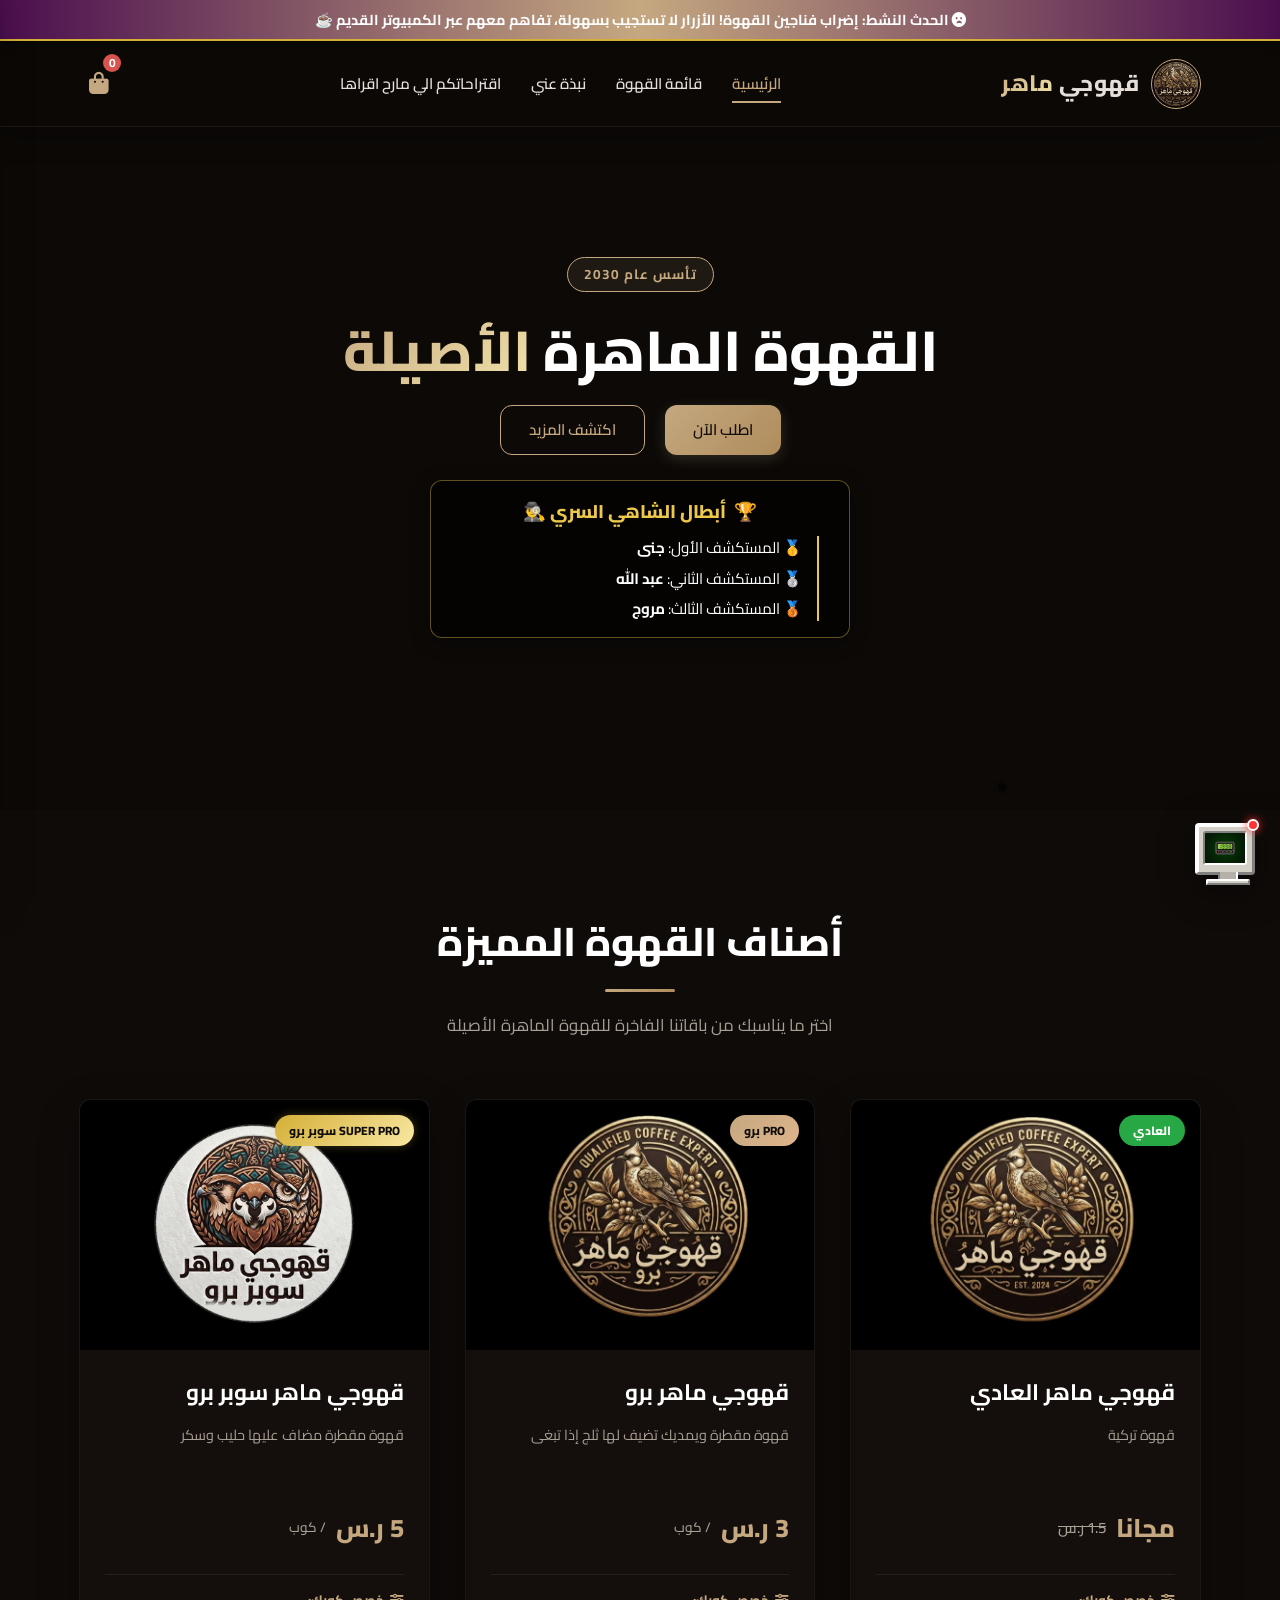
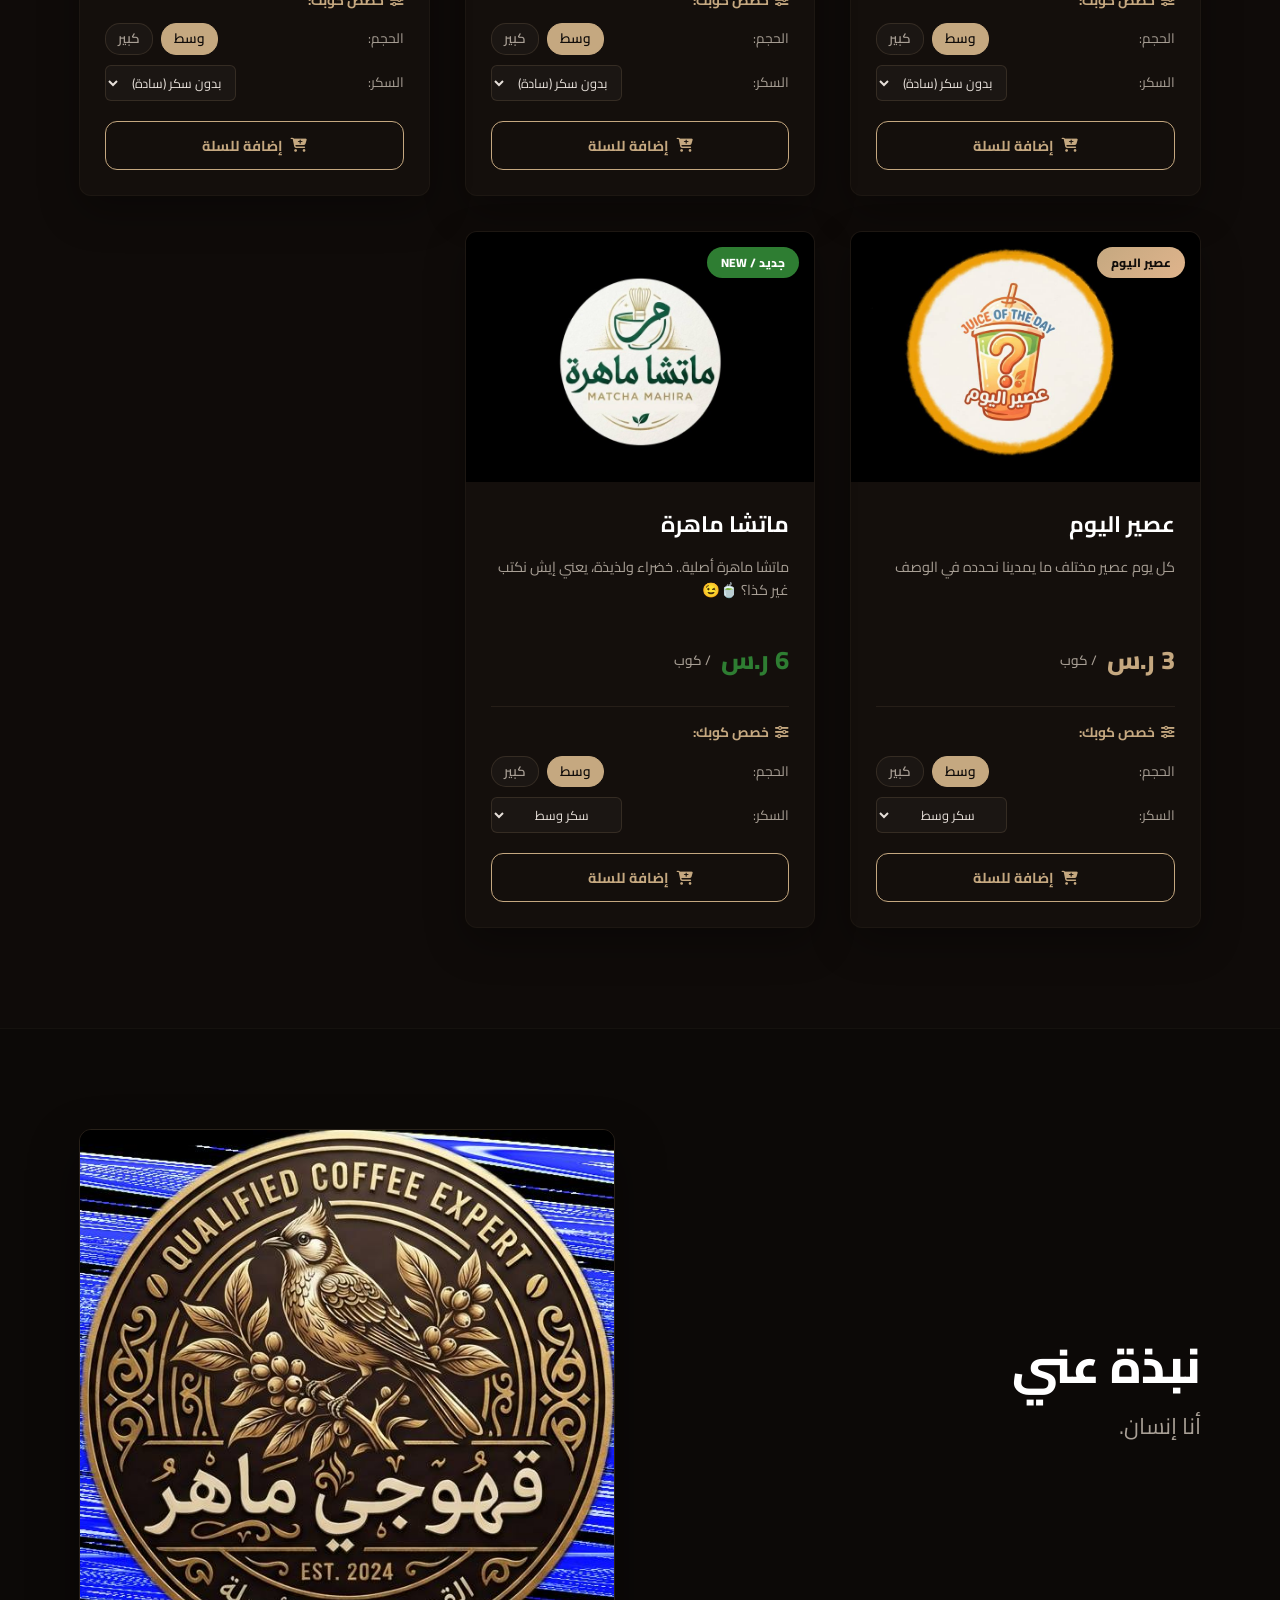
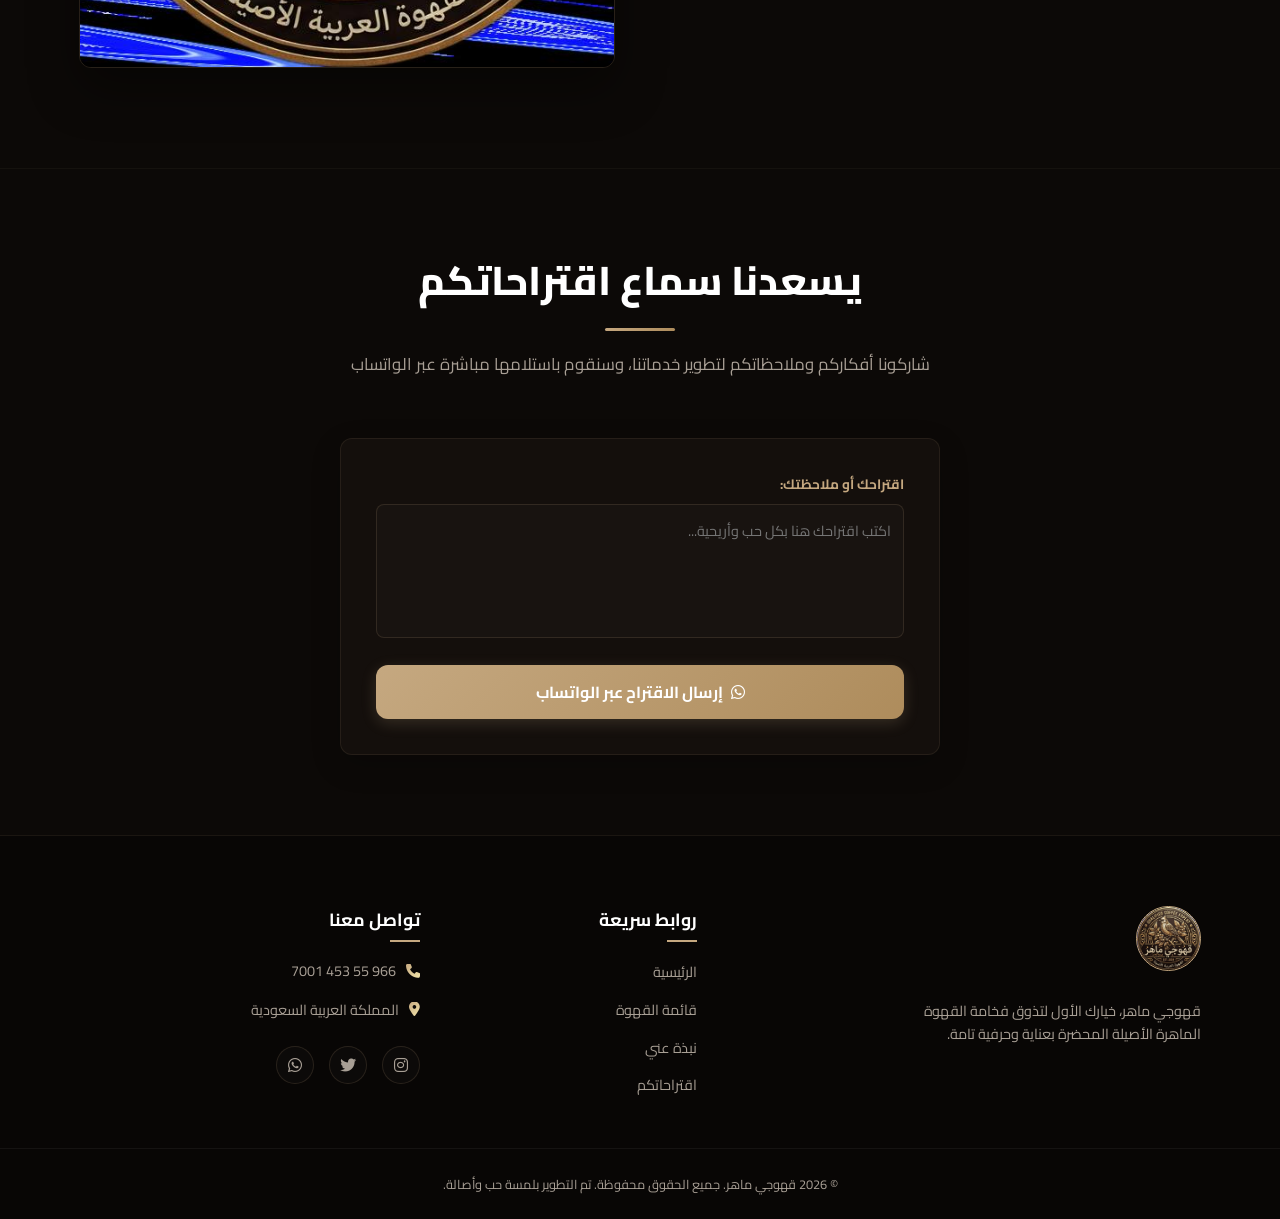
==== قهوجي_ماهر_قديم/index.html @ 3cc70f9a "تحديث تلقائي عبر مراقب الملفات بتاريخ 2026-07-30 19:39:02" ====
<!DOCTYPE html>
<html lang="ar" dir="rtl">
<head>
    <meta charset="UTF-8">
    <meta name="viewport" content="width=device-width, initial-scale=1.0">
    <title>قهوجي ماهر | القهوة الماهرة الأصيلة</title>
    <meta name="description" content="اطلب قهوتك المفضلة من قهوجي ماهر. قهوة ماهرة أصيلة بنكهات فريدة وتوصيل سريع ومباشر عبر الواتساب.">
    <!-- Google Fonts: Cairo -->
    <link rel="preconnect" href="https://fonts.googleapis.com">
    <link rel="preconnect" href="https://fonts.gstatic.com" crossorigin>
    <link href="https://fonts.googleapis.com/css2?family=Cairo:wght@300;400;600;700;800&family=Playfair+Display:ital,wght@0,400..900;1,400..900&display=swap" rel="stylesheet">
    <!-- Font Awesome Icons -->
    <link rel="stylesheet" href="https://cdnjs.cloudflare.com/ajax/libs/font-awesome/6.4.0/css/all.min.css">
    <!-- Stylesheet -->
    <link rel="stylesheet" href="style.css?v=1.3">
</head>
<body>

    <!-- Global Prelaunch Countdown Banner -->
    <div id="prelaunch-timer-banner" class="prelaunch-banner" style="display: none;"></div>

    <!-- Header / Navbar -->
    <header class="main-header">
        <div id="mood-header-banner" class="mood-header-banner"></div>
        <div class="container header-container">
            <div class="logo-area">
                <img src="../5960730354593238429.jpg" alt="شعار قهوجي ماهر" class="header-logo">
                <span class="brand-name">قهوجي <span class="gold-text">ماهر</span></span>
            </div>
            
            <nav class="main-nav">
                <ul>
                    <li><a href="#home" class="active">الرئيسية</a></li>
                    <li><a href="#menu">قائمة القهوة</a></li>
                    <li><a href="#about">نبذة عني</a></li>
                    <li><a href="#suggestions">اقتراحاتكم الي مارح اقراها</a></li>
                </ul>
            </nav>

            <div class="cart-trigger" id="cart-toggle">
                <i class="fa-solid fa-bag-shopping"></i>
                <span class="cart-count" id="cart-count">0</span>
            </div>
        </div>
    </header>

    <!-- Hero Section -->
    <section id="home" class="hero-section">
        <div class="hero-overlay"></div>
        <div class="container hero-content">
            <div class="hero-badge">تأسس عام 2030</div>
            <h1 class="hero-title">القهوة الماهرة <span class="gold-text">الأصيلة</span></h1>
            
            <!-- Hero Countdown Card -->
            <div id="hero-countdown-container" class="hero-countdown-card" style="display: none;">
                <div class="countdown-title">🔥 أكبر حدث في تاريخ قهوجي ماهر ينطلق خلال:</div>
                <div class="countdown-digits">
                    <div class="digit-box"><span id="cd-hours">00</span><label>ساعة</label></div>
                    <div class="digit-separator">:</div>
                    <div class="digit-box"><span id="cd-minutes">00</span><label>دقيقة</label></div>
                    <div class="digit-separator">:</div>
                    <div class="digit-box"><span id="cd-seconds">00</span><label>ثانية</label></div>
                </div>
            </div>

            <div class="hero-buttons">
                <a href="#menu" class="btn btn-primary">اطلب الآن</a>
                <a href="#about" class="btn btn-secondary">اكتشف المزيد</a>
            </div>

            <!-- Secret Tea Finders Leaderboard -->
            <div class="tea-finders-card" style="background: rgba(0, 0, 0, 0.65); border: 1.5px solid rgba(236, 201, 75, 0.4); border-radius: 12px; padding: 16px 20px; margin: 25px auto 0; max-width: 420px; text-align: center; font-family: var(--font-arabic); backdrop-filter: blur(5px); box-shadow: 0 4px 20px rgba(0,0,0,0.3);">
                <div style="font-size: 1.15rem; color: #ecc94b; font-weight: 800; margin-bottom: 10px; display: flex; align-items: center; justify-content: center; gap: 8px;">
                    <span>🏆</span> أبطال الشاهي السري 🕵️‍♂️
                </div>
                <div style="display: flex; flex-direction: column; gap: 6px; font-size: 0.95rem; color: #fff; text-align: right; padding-right: 15px; border-right: 2px solid #ecc94b; margin: 0 10px;">
                    <div>🥇 المستكشف الأول: <strong>جنى</strong></div>
                    <div>🥈 المستكشف الثاني: <strong>عبد الله</strong></div>
                    <div>🥉 المستكشف الثالث: <strong>مروج</strong></div>
                </div>
            </div>
        </div>
    </section>



    <!-- Menu Section -->
    <section id="menu" class="menu-section">
        <div class="container">
            <div class="section-header">
                <h2>أصناف القهوة المميزة</h2>
                <div class="header-line"></div>
                <p>اختر ما يناسبك من باقاتنا الفاخرة للقهوة الماهرة الأصيلة</p>
            </div>

            <div class="menu-grid">
                <!-- Product 1: Classic (Free) -->
                <div class="product-card" data-id="classic">
                    <div class="product-image-container">
                        <img src="../classic_new.jpg" alt="قهوجي ماهر العادي" class="product-image">
                        <span class="product-tag tag-free">العادي</span>
                    </div>
                    <div class="product-info">
                        <h3>قهوجي ماهر العادي</h3>
                        <p class="product-desc">قهوة تركية</p>
                        <div class="product-price">مجانا <span class="old-price">1.5 ر.س</span></div>
                        
                        <!-- Customization Accordion -->
                        <div class="customization-section">
                            <h4 class="custom-title"><i class="fa-solid fa-sliders"></i> خصص كوبك:</h4>
                            
                            <div class="custom-options">
                                <!-- Size -->
                                <div class="option-group">
                                    <label>الحجم:</label>
                                    <div class="radio-buttons">
                                        <label class="radio-label">
                                            <input type="radio" name="size-classic" value="وسط" checked>
                                            <span>وسط</span>
                                        </label>
                                        <label class="radio-label">
                                            <input type="radio" name="size-classic" value="كبير">
                                            <span>كبير</span>
                                        </label>
                                    </div>
                                </div>



                                <!-- Sugar -->
                                <div class="option-group">
                                    <label>السكر:</label>
                                    <select name="sugar-classic" class="form-select">
                                        <option value="بدون سكر" selected>بدون سكر (سادة)</option>
                                        <option value="سكر خفيف">سكر خفيف</option>
                                        <option value="سكر وسط">سكر وسط</option>
                                        <option value="سكر زيادة">سكر زيادة</option>
                                    </select>
                                </div>
                            </div>
                        </div>

                        <button class="btn btn-add-cart" onclick="addToCart('classic', 'قهوجي ماهر العادي', 0, '../classic_new.jpg')">
                            <i class="fa-solid fa-cart-plus"></i> إضافة للسلة
                        </button>
                    </div>
                </div>

                <!-- Product 2: Pro (3 SAR) -->
                <div class="product-card premium" data-id="pro">
                    <div class="product-image-container">
                        <img src="../pro_new.jpg" alt="قهوجي ماهر برو" class="product-image">
                        <span class="product-tag tag-pro">PRO برو</span>
                    </div>
                    <div class="product-info">
                        <h3>قهوجي ماهر برو</h3>
                        <p class="product-desc">قهوة مقطرة ويمديك تضيف لها ثلج إذا تبغى</p>
                        <div class="product-price">3 ر.س <span class="price-suffix">/ كوب</span></div>
                        
                        <!-- Customization Accordion -->
                        <div class="customization-section">
                            <h4 class="custom-title"><i class="fa-solid fa-sliders"></i> خصص كوبك:</h4>
                            
                            <div class="custom-options">
                                <!-- Size -->
                                <div class="option-group">
                                    <label>الحجم:</label>
                                    <div class="radio-buttons">
                                        <label class="radio-label">
                                            <input type="radio" name="size-pro" value="وسط" checked>
                                            <span>وسط</span>
                                        </label>
                                        <label class="radio-label">
                                            <input type="radio" name="size-pro" value="كبير">
                                            <span>كبير</span>
                                        </label>
                                    </div>
                                </div>



                                <!-- Sugar -->
                                <div class="option-group">
                                    <label>السكر:</label>
                                    <select name="sugar-pro" class="form-select">
                                        <option value="بدون سكر" selected>بدون سكر (سادة)</option>
                                        <option value="سكر خفيف">سكر خفيف</option>
                                        <option value="سكر وسط">سكر وسط</option>
                                        <option value="سكر زيادة">سكر زيادة</option>
                                    </select>
                                </div>
                            </div>
                        </div>

                        <button class="btn btn-add-cart" onclick="addToCart('pro', 'قهوجي ماهر برو', 3, '../pro_new.jpg')">
                            <i class="fa-solid fa-cart-plus"></i> إضافة للسلة
                        </button>
                    </div>
                </div>

                <!-- Product 3: Super Pro (5 SAR) -->
                <div class="product-card luxury" data-id="superpro">
                    <div class="product-image-container">
                        <img src="../5960730354593238427.jpg" alt="قهوجي ماهر سوبر برو" class="product-image">
                        <span class="product-tag tag-super">SUPER PRO سوبر برو</span>
                    </div>
                    <div class="product-info">
                        <h3>قهوجي ماهر سوبر برو</h3>
                        <p class="product-desc">قهوة مقطرة مضاف عليها حليب وسكر</p>
                        <div class="product-price">5 ر.س <span class="price-suffix">/ كوب</span></div>
                        
                        <!-- Customization Accordion -->
                        <div class="customization-section">
                            <h4 class="custom-title"><i class="fa-solid fa-sliders"></i> خصص كوبك:</h4>
                            
                            <div class="custom-options">
                                <!-- Size -->
                                <div class="option-group">
                                    <label>الحجم:</label>
                                    <div class="radio-buttons">
                                        <label class="radio-label">
                                            <input type="radio" name="size-superpro" value="وسط" checked>
                                            <span>وسط</span>
                                        </label>
                                        <label class="radio-label">
                                            <input type="radio" name="size-superpro" value="كبير">
                                            <span>كبير</span>
                                        </label>
                                    </div>
                                </div>



                                <!-- Sugar -->
                                <div class="option-group">
                                    <label>السكر:</label>
                                    <select name="sugar-superpro" class="form-select">
                                        <option value="بدون سكر" selected>بدون سكر (سادة)</option>
                                        <option value="سكر خفيف">سكر خفيف</option>
                                        <option value="سكر وسط">سكر وسط</option>
                                        <option value="سكر زيادة">سكر زيادة</option>
                                    </select>
                                </div>
                            </div>
                        </div>

                        <button class="btn btn-add-cart" onclick="addToCart('superpro', 'قهوجي ماهر سوبر برو', 5, '../5960730354593238427.jpg')">
                            <i class="fa-solid fa-cart-plus"></i> إضافة للسلة
                        </button>
                    </div>
                </div>

                <!-- Product 4: Juice of the Day (3 SAR) -->
                <div class="product-card premium" data-id="juice">
                    <div class="product-image-container">
                        <img src="../5963013000862043793.jpg" alt="عصير اليوم" class="product-image">
                        <span class="product-tag tag-pro">عصير اليوم</span>
                    </div>
                    <div class="product-info">
                        <h3>عصير اليوم</h3>
                        <p class="product-desc">كل يوم عصير مختلف ما يمدينا نحدده في الوصف</p>
                        <div class="product-price">3 ر.س <span class="price-suffix">/ كوب</span></div>
                        
                        <!-- Customization Accordion -->
                        <div class="customization-section">
                            <h4 class="custom-title"><i class="fa-solid fa-sliders"></i> خصص كوبك:</h4>
                            
                            <div class="custom-options">
                                <!-- Size -->
                                <div class="option-group">
                                    <label>الحجم:</label>
                                    <div class="radio-buttons">
                                        <label class="radio-label">
                                            <input type="radio" name="size-juice" value="وسط" checked>
                                            <span>وسط</span>
                                        </label>
                                        <label class="radio-label">
                                            <input type="radio" name="size-juice" value="كبير">
                                            <span>كبير</span>
                                        </label>
                                    </div>
                                </div>

                                <!-- Sugar -->
                                <div class="option-group">
                                    <label>السكر:</label>
                                    <select name="sugar-juice" class="form-select">
                                        <option value="سكر وسط" selected>سكر وسط</option>
                                        <option value="بدون سكر">بدون سكر (سادة)</option>
                                        <option value="سكر خفيف">سكر خفيف</option>
                                        <option value="سكر زيادة">سكر زيادة</option>
                                    </select>
                                </div>
                            </div>
                        </div>

                        <button class="btn btn-add-cart" onclick="addToCart('juice', 'عصير اليوم', 3, '../5963013000862043793.jpg')">
                            <i class="fa-solid fa-cart-plus"></i> إضافة للسلة
                        </button>
                    </div>
                </div>

                <!-- Product 5: Matcha Mahira -->
                <div class="product-card premium" data-id="matcha">
                    <div class="product-image-container">
                        <img src="../matcha.jpg" alt="ماتشا ماهرة" class="product-image">
                        <span class="product-tag tag-pro" style="background: #2e7d32; color: #fff;">جديد / NEW</span>
                    </div>
                    <div class="product-info">
                        <h3>ماتشا ماهرة</h3>
                        <p class="product-desc">ماتشا ماهرة أصلية.. خضراء ولذيذة، يعني إيش نكتب غير كذا؟ 🍵😉</p>
                        <div class="product-price" style="color: #2e7d32;">6 ر.س <span class="price-suffix">/ كوب</span></div>
                        
                        <!-- Customization Accordion -->
                        <div class="customization-section">
                            <h4 class="custom-title"><i class="fa-solid fa-sliders"></i> خصص كوبك:</h4>
                            
                            <div class="custom-options">
                                <!-- Size -->
                                <div class="option-group">
                                    <label>الحجم:</label>
                                    <div class="radio-buttons">
                                        <label class="radio-label">
                                            <input type="radio" name="size-matcha" value="وسط" checked>
                                            <span>وسط</span>
                                        </label>
                                        <label class="radio-label">
                                            <input type="radio" name="size-matcha" value="كبير">
                                            <span>كبير</span>
                                        </label>
                                    </div>
                                </div>

                                <!-- Sugar -->
                                <div class="option-group">
                                    <label>السكر:</label>
                                    <select name="sugar-matcha" class="form-select">
                                        <option value="بدون سكر">بدون سكر (سادة)</option>
                                        <option value="سكر خفيف">سكر خفيف</option>
                                        <option value="سكر وسط" selected>سكر وسط</option>
                                        <option value="سكر زيادة">سكر زيادة</option>
                                    </select>
                                </div>
                            </div>
                        </div>

                        <button class="btn btn-add-cart" onclick="addToCart('matcha', 'ماتشا ماهرة', 6, '../matcha.jpg')">
                            <i class="fa-solid fa-cart-plus"></i> إضافة للسلة
                        </button>
                    </div>
                </div>
            </div>
        </div>
    </section>

    <!-- About Section -->
    <section id="about" class="about-section">
        <div class="container about-grid">
            <div class="about-text" style="display: flex; flex-direction: column; justify-content: center;">
                <h2 style="font-size: 3rem; font-weight: 800; line-height: 1.4; margin: 0 0 10px 0;">
                    نبذة عني
                </h2>
                <p style="font-size: 1.4rem; color: var(--text-muted); font-family: var(--font-arabic); line-height: 1.6;">أنا إنسان.</p>
            </div>
            <div class="about-img-container">
                <img src="../5960730354593238429.jpg" alt="عن قهوجي ماهر" class="about-img">
            </div>
        </div>
    </section>

    <!-- Cart Drawer -->
    <div class="cart-drawer" id="cart-drawer">
        <div class="cart-header" style="display: flex; align-items: center; justify-content: space-between;">
            <div style="display: flex; align-items: center; gap: 8px;">
                <h3><i class="fa-solid fa-bag-shopping gold-text"></i> سلة الطلبات</h3>
                <button onclick="promptDevPanel()" style="background: none; border: none; color: var(--gold); cursor: pointer; opacity: 0.3; font-size: 0.9rem; padding: 4px; display: inline-flex; align-items: center; transition: opacity 0.2s;" onmouseover="this.style.opacity='1'" onmouseout="this.style.opacity='0.3'" title="Dev Panel">
                    <i class="fa-solid fa-key"></i>
                </button>
            </div>
            <button class="close-cart" id="close-cart"><i class="fa-solid fa-xmark"></i></button>
        </div>
        <div class="cart-items" id="cart-items">
            <!-- Dynamically populated -->
            <div class="empty-cart-message">
                <i class="fa-solid fa-mug-hot"></i>
                <p>سلتك فارغة حالياً. أضف بعض القهوة لمزاجك!</p>
            </div>
        </div>
        <div class="cart-footer">
            <div class="total-row">
                <span>المجموع الكلي:</span>
                <span class="total-price" id="cart-total">0 ر.س</span>
            </div>
            <button class="btn btn-checkout btn-block" id="btn-checkout" disabled>إتمام الطلب</button>
            <div style="font-size: 0.75rem; color: var(--text-muted); text-align: center; margin-top: 10px;">
                <i class="fa-solid fa-circle-info gold-text"></i> الحد الأقصى للطلب هو 5 أكواب فقط.
            </div>
        </div>
    </div>
    <div class="cart-overlay" id="cart-overlay"></div>

    <!-- Checkout Modal -->
    <div class="modal" id="checkout-modal">
        <div class="modal-content">
            <div class="modal-header">
                <h3>إتمام الطلب وإرسال الفاتورة</h3>
                <button class="close-modal" id="close-modal"><i class="fa-solid fa-xmark"></i></button>
            </div>
            <form id="checkout-form" onsubmit="submitOrder(event)">
                <div class="form-group">
                    <label for="customer-name">الاسم الثنائي <span class="required">*</span></label>
                    <div class="input-wrapper">
                        <i class="fa-regular fa-user"></i>
                        <input type="text" id="customer-name" placeholder="مثال: محمد العتيبي" required>
                    </div>
                </div>
                <div class="form-group">
                    <label for="customer-phone">رقم الجوال (اختياري)</label>
                    <div class="input-wrapper">
                        <i class="fa-solid fa-phone"></i>
                        <input type="tel" id="customer-phone" placeholder="مثال: 050XXXXXXX">
                    </div>
                </div>
                <div class="form-group">
                    <label for="customer-address">العنوان وموقع التوصيل <span class="required">*</span></label>
                    <div class="input-wrapper">
                        <i class="fa-solid fa-location-dot"></i>
                        <input type="text" id="customer-address" placeholder="الحي، اسم الشارع، رقم المنزل أو اسم المحل" required>
                    </div>
                </div>
                <div class="form-group">
                    <label for="customer-notes">ملاحظات إضافية (اختياري)</label>
                    <textarea id="customer-notes" rows="3" placeholder="أي تفاصيل أخرى ترغب في إعلامنا بها..."></textarea>
                </div>
                
                <div class="modal-summary">
                    <h4>تفاصيل الطلب:</h4>
                    <div id="modal-summary-items"></div>
                    <div class="summary-total">
                        <span>الإجمالي النهائي:</span>
                        <span id="modal-summary-total">0 ر.س</span>
                    </div>
                </div>

                <div class="form-group" style="margin-top: 20px; margin-bottom: 20px;">
                    <label style="font-weight: 600; font-size: 0.95rem; color: var(--gold); display: block; margin-bottom: 10px; font-family: var(--font-arabic);">طريقة الدفع:</label>
                    <div style="display: flex; gap: 12px; margin-bottom: 15px;">
                        <label style="flex: 1; display: flex; align-items: center; justify-content: center; gap: 8px; padding: 12px; border: 1.5px solid var(--gold); background: rgba(197, 168, 128, 0.1); border-radius: 8px; cursor: pointer; font-size: 0.85rem; font-family: var(--font-arabic); font-weight: bold; color: var(--text-main); transition: all 0.2s ease;">
                            <input type="radio" name="payment-method" value="whatsapp" checked style="accent-color: var(--gold); transform: scale(1.1); cursor: pointer;">
                            <span>الدفع عند الاستلام 💵</span>
                        </label>
                        <label style="flex: 1; display: flex; align-items: center; justify-content: center; gap: 8px; padding: 12px; border: 1.5px solid #888; background: rgba(255, 255, 255, 0.02); border-radius: 8px; cursor: pointer; font-size: 0.85rem; font-family: var(--font-arabic); font-weight: bold; color: var(--text-main); transition: all 0.2s ease;">
                            <input type="radio" name="payment-method" value="transfer" style="accent-color: var(--gold); transform: scale(1.1); cursor: pointer;">
                            <span>الدفع بالتحويل 💳</span>
                        </label>
                    </div>

                    <!-- Bank details container -->
                    <div id="bank-details-box" style="display: none; background: rgba(255, 255, 255, 0.03); border: 1px solid rgba(197, 168, 128, 0.25); border-radius: 8px; padding: 15px; font-family: var(--font-arabic); font-size: 0.85rem; line-height: 1.6; text-align: right; color: var(--text-main); margin-top: 15px; box-shadow: inset 0 0 10px rgba(0,0,0,0.5);">
                        <div style="font-weight: bold; color: var(--gold); border-bottom: 1px solid rgba(197, 168, 128, 0.1); padding-bottom: 6px; margin-bottom: 8px; display: flex; align-items: center; gap: 6px;">
                            <span>🏦</span> بيانات التحويل (البنك الأهلي السعودي):
                        </div>
                        <div style="margin-bottom: 6px;">👤 <strong>الاسم:</strong> مؤيد محمد عبدالحق المهاجرى</div>
                        <div style="display: flex; align-items: center; justify-content: space-between; margin-bottom: 6px;">
                            <span>🔢 <strong>رقم الحساب:</strong> <code style="color: var(--gold); background: rgba(0,0,0,0.3); padding: 2px 6px; border-radius: 4px; font-family: monospace;">00200001178402</code></span>
                            <button type="button" onclick="copyToClipboard('00200001178402', 'تم نسخ رقم الحساب')" style="background: var(--gold); color: #000; border: none; padding: 3px 10px; border-radius: 4px; font-size: 0.75rem; cursor: pointer; font-weight: bold; font-family: var(--font-arabic); transition: all 0.2s;">نسخ</button>
                        </div>
                        <div style="display: flex; align-items: center; justify-content: space-between; margin-bottom: 6px;">
                            <span>🌐 <strong>الآيبان:</strong> <code style="color: var(--gold); background: rgba(0,0,0,0.3); padding: 2px 6px; border-radius: 4px; font-size: 0.75rem; font-family: monospace;">SA7610000000200001178402</code></span>
                            <button type="button" onclick="copyToClipboard('SA7610000000200001178402', 'تم نسخ الآيبان')" style="background: var(--gold); color: #000; border: none; padding: 3px 10px; border-radius: 4px; font-size: 0.75rem; cursor: pointer; font-weight: bold; font-family: var(--font-arabic); transition: all 0.2s;">نسخ</button>
                        </div>
                        <div style="margin-bottom: 6px;">🌐 <strong>سويفت كود (Swift):</strong> <code style="color: var(--gold); font-family: monospace;">NCBKSAJE</code></div>
                        
                        <div style="margin-top: 12px; margin-bottom: 8px; text-align: center;">
                            <a href="https://www.alahlionline.com" target="_blank" style="display: inline-flex; align-items: center; justify-content: center; gap: 8px; width: 100%; padding: 10px; background: #004b3c; color: #fff; border: 1px solid #007c63; border-radius: 6px; text-decoration: none; font-weight: bold; font-size: 0.85rem; font-family: var(--font-arabic); transition: all 0.2s;">
                                🌐 فتح بوابة الأهلي أون لاين للتحويل
                            </a>
                        </div>

                        <div style="color: #ecc94b; font-weight: bold; margin-top: 10px; font-size: 0.8rem; border-top: 1px dashed rgba(197, 168, 128, 0.15); padding-top: 8px;">
                            ⚠️ الرجاء تحويل المبلغ ثم إرفاق صورة الإيصال في الواتساب لتأكيد طلبك.
                        </div>
                    </div>
                </div>

                <button type="submit" class="btn btn-primary btn-block btn-submit">
                    <i class="fa-brands fa-whatsapp"></i> تأكيد وإرسال الفاتورة عبر الواتساب
                </button>
            </form>
        </div>
    </div>
    <div class="modal-overlay" id="modal-overlay"></div>

    <!-- Notification Toast -->
    <div class="toast" id="toast">
        <i class="fa-solid fa-check-circle"></i>
        <span id="toast-message">تمت إضافة القهوة للسلة بنجاح!</span>
    </div>

    <!-- Suggestions Section -->
    <section id="suggestions" class="suggestions-section">
        <div class="container">
            <div class="section-header">
                <h2>يسعدنا سماع اقتراحاتكم</h2>
                <div class="header-line"></div>
                <p>شاركونا أفكاركم وملاحظاتكم لتطوير خدماتنا، وسنقوم باستلامها مباشرة عبر الواتساب</p>
            </div>
            
            <div class="suggestion-form-container">
                <form id="suggestion-form" onsubmit="submitSuggestion(event)">
                    <div class="form-group">
                        <label for="suggestion-text">اقتراحك أو ملاحظتك:</label>
                        <textarea id="suggestion-text" rows="4" placeholder="اكتب اقتراحك هنا بكل حب وأريحية..." required></textarea>
                    </div>
                    <button type="submit" class="btn btn-primary btn-submit-suggestion">
                        <i class="fa-brands fa-whatsapp"></i> إرسال الاقتراح عبر الواتساب
                    </button>
                </form>
            </div>
        </div>
    </section>



    <!-- Footer -->
    <footer class="main-footer">
        <div class="container footer-grid">
            <div class="footer-col brand-col">
                <img src="../5960730354593238429.jpg" alt="شعار قهوجي ماهر" class="footer-logo">
                <p>قهوجي ماهر، خيارك الأول لتذوق فخامة القهوة الماهرة الأصيلة المحضرة بعناية وحرفية تامة.</p>
            </div>
            <div class="footer-col links-col">
                <h4>روابط سريعة</h4>
                <ul>
                    <li><a href="#home">الرئيسية</a></li>
                    <li><a href="#menu">قائمة القهوة</a></li>
                    <li><a href="#about">نبذة عني</a></li>
                    <li><a href="#suggestions">اقتراحاتكم</a></li>
                </ul>
            </div>
            <div class="footer-col contact-col">
                <h4>تواصل معنا</h4>
                <p><i class="fa-solid fa-phone gold-text"></i> 966 55 453 7001</p>
                <p><i class="fa-solid fa-location-dot gold-text"></i> المملكة العربية السعودية</p>
                <div class="social-links">
                    <a href="#"><i class="fa-brands fa-instagram"></i></a>
                    <a href="#"><i class="fa-brands fa-twitter"></i></a>
                    <a href="https://wa.me/966554537001"><i class="fa-brands fa-whatsapp"></i></a>
                </div>
            </div>
        </div>
        <div class="footer-bottom">
            <p>&copy; 2026 قهوجي ماهر. جميع الحقوق محفوظة. تم التطوير بلمسة حب وأصالة.</p>
        </div>
    </footer>

    <!-- Alarm Warning Modal & Flash Overlay -->
    <div class="alarm-overlay-screen" id="alarm-screen-flash"></div>
    <div class="alarm-modal" id="limit-alarm">
        <div class="alarm-icon"><i class="fa-solid fa-triangle-exclamation"></i></div>
        <div class="alarm-text" id="alarm-text">يكفي يا حبيبي خلاص أنت ما بتشرب هذه الكمية كلها</div>
    </div>

    <!-- Retro Computer Button Widget -->
    <div class="retro-comp-btn" id="retro-computer-btn">
        <div class="crt-monitor">
            <div class="crt-screen">
                <div class="screen-glow"></div>
                <div class="retro-face">📟</div>
            </div>
            <div class="monitor-stand"></div>
            <div class="monitor-base"></div>
        </div>
        <div class="ping-dot"></div>
        <div class="comp-tooltip">شاشة الفعاليات</div>
    </div>

    <!-- Retro Event Modal -->
    <div class="retro-modal" id="retro-event-modal">
        <div class="win95-window">
            <div class="win95-title-bar">
                <div class="win95-title-text" id="retro-modal-title"><i class="fa-solid fa-laptop-code"></i> لوحة الفعاليات النشطة v2.0</div>
                <button class="win95-close-btn" id="close-retro-modal">×</button>
            </div>
            
            <div id="retro-event-dynamic-body">
                <!-- Dynamically injected from app.js based on ACTIVE_EVENT -->
            </div>
        </div>
    </div>
    <div class="retro-overlay" id="retro-modal-overlay"></div>

    <!-- Secret Developer Control Panel Modal -->
    <div class="retro-modal" id="secret-dev-panel" style="z-index: 10005;">
        <div class="win95-window" style="max-width: 500px; width: 90%;">
            <div class="win95-title-bar">
                <div class="win95-title-text"><i class="fa-solid fa-user-gear"></i> لوحة التحكم السرية (المطور)</div>
                <button class="win95-close-btn" onclick="closeSecretDevPanel()">×</button>
            </div>
            <div class="win95-body" style="padding: 15px; font-family: var(--font-arabic); text-align: right; background: #c0c0c0; color: #000; direction: rtl;">
                
                <!-- Section 1: Event Switcher -->
                <fieldset style="border: 2px inset #fff; padding: 10px; margin-bottom: 15px; border-radius: 0;">
                    <legend style="font-weight: bold; background: #c0c0c0; padding: 0 5px; font-size: 0.9rem;">🔥 إدارة الفعاليات النشطة</legend>
                    <label style="display: block; margin-bottom: 5px; font-size: 0.85rem; font-weight: bold;">اختر الفعالية لتنشيطها فوراً:</label>
                    <select id="dev-event-select" style="width: 100%; padding: 6px; background: #fff; color: #000; border: 2px inset #fff; font-family: monospace; font-size: 0.85rem; outline: none;">
                        <option value="none">بدون فعالية (عادي)</option>
                        <option value="neon_magic">القهوة المضيئة (neon_magic)</option>
                        <option value="anger">غضب ماهر (anger)</option>
                        <option value="thief">السارق المحتال (thief)</option>
                        <option value="luck_wheel">عجلة الحظ (luck_wheel)</option>
                        <option value="cup_strike">هجوم الأكواب الهاربة (cup_strike)</option>
                        <option value="lie_detector">جهاز كشف كذب القهوة (lie_detector)</option>
                        <option value="maher_vacation">بورصة المعلم ماهر (maher_vacation)</option>
                        <option value="grind_challenge">تحدي الطحن السريع (grind_challenge)</option>
                        <option value="matcha">الماتشا السحرية (matcha)</option>
                    </select>
                    <button class="win95-btn" onclick="devSwitchEvent()" style="margin-top: 10px; width: 100%; font-weight: bold; padding: 6px; font-family: var(--font-arabic); cursor: pointer;">تطبيق الفعالية ⚡</button>
                </fieldset>

                <!-- Section 2: Product Creator -->
                <fieldset style="border: 2px inset #fff; padding: 10px; border-radius: 0;">
                    <legend style="font-weight: bold; background: #c0c0c0; padding: 0 5px; font-size: 0.9rem;">➕ إضافة منتج جديد للمنيو</legend>
                    
                    <div style="margin-bottom: 8px;">
                        <label style="display: block; font-size: 0.8rem; margin-bottom: 3px; font-weight: bold;">اسم المنتج:</label>
                        <input type="text" id="dev-prod-name" placeholder="مثال: شاهي روقان" style="width: 100%; padding: 6px; border: 2px inset #fff; background: #fff; color: #000; outline: none; font-size: 0.85rem; font-family: var(--font-arabic);">
                    </div>
                    
                    <div style="margin-bottom: 8px; display: flex; gap: 10px;">
                        <div style="flex: 1;">
                            <label style="display: block; font-size: 0.8rem; margin-bottom: 3px; font-weight: bold;">السعر (ر.س):</label>
                            <input type="number" id="dev-prod-price" step="0.5" placeholder="مثال: 2.5" style="width: 100%; padding: 6px; border: 2px inset #fff; background: #fff; color: #000; outline: none; font-size: 0.85rem; font-family: monospace;">
                        </div>
                        <div style="flex: 1;">
                            <label style="display: block; font-size: 0.8rem; margin-bottom: 3px; font-weight: bold;">أيقونة المنتج:</label>
                            <input type="text" id="dev-prod-icon" placeholder="مثال: ☕ أو 🍵" style="width: 100%; padding: 6px; border: 2px inset #fff; background: #fff; color: #000; outline: none; font-size: 0.85rem; font-family: var(--font-arabic);">
                        </div>
                    </div>
                    
                    <div style="margin-bottom: 8px;">
                        <label style="display: block; font-size: 0.8rem; margin-bottom: 3px; font-weight: bold;">وصف المنتج:</label>
                        <textarea id="dev-prod-desc" placeholder="اكتب وصفاً مشوقاً للمنتج..." rows="2" style="width: 100%; padding: 6px; border: 2px inset #fff; background: #fff; color: #000; outline: none; font-size: 0.85rem; font-family: var(--font-arabic); resize: vertical;"></textarea>
                    </div>

                    <button class="win95-btn" onclick="devCreateProduct()" style="width: 100%; font-weight: bold; padding: 8px; background: #008000; color: #fff; border-color: #00b000 #005000 #005000 #00b000; font-family: var(--font-arabic); cursor: pointer;">إضافة المنتج للموقع ➕</button>
                </fieldset>
                
            </div>
        </div>
    </div>
    <div class="retro-overlay" id="dev-panel-overlay" style="z-index: 10004;" onclick="closeSecretDevPanel()"></div>

    <!-- Secret Developer Login Modal -->
    <div class="retro-modal" id="secret-dev-auth-modal" style="z-index: 10007;">
        <div class="win95-window" style="max-width: 350px; width: 90%; margin: auto;">
            <div class="win95-title-bar">
                <div class="win95-title-text"><i class="fa-solid fa-key"></i> نظام التشغيل - دخول المطور</div>
                <button class="win95-close-btn" onclick="closeDevAuthModal()">×</button>
            </div>
            <div class="win95-body" style="padding: 15px; font-family: var(--font-arabic); text-align: right; background: #c0c0c0; color: #000; direction: rtl;">
                <p style="font-size: 0.85rem; margin-bottom: 12px; font-weight: bold;">الرجاء إدخال كود المطور لفتح لوحة التحكم:</p>
                <input type="password" id="dev-auth-pass-input" placeholder="كلمة المرور..." style="width: 100%; padding: 6px; border: 2px inset #fff; background: #fff; color: #000; outline: none; margin-bottom: 12px; font-family: monospace;" onkeydown="if(event.key==='Enter') submitDevAuth()">
                
                <div style="display: flex; gap: 8px; justify-content: flex-end;">
                    <button class="win95-btn" onclick="submitDevAuth()" style="padding: 5px 15px; font-weight: bold; cursor: pointer; font-family: var(--font-arabic);">موافق</button>
                    <button class="win95-btn" onclick="closeDevAuthModal()" style="padding: 5px 15px; cursor: pointer; font-family: var(--font-arabic);">إلغاء</button>
                </div>
            </div>
        </div>
    </div>
    <div class="retro-overlay" id="dev-auth-overlay" style="z-index: 10006;" onclick="closeDevAuthModal()"></div>

    <!-- Script file -->
    <script src="app.js?v=1.3"></script>
</body>
</html>
---- قهوجي_ماهر_قديم/style.css ----
/* Root Variables for Premium Luxury Dark Coffee Theme */
:root {
    --bg-main: #0c0907;
    --bg-card: #140f0c;
    --bg-header: rgba(12, 9, 7, 0.85);
    --gold: #c5a880;
    --gold-hover: #e5c79e;
    --gold-glow: rgba(197, 168, 128, 0.2);
    --text-main: #e6dfd9;
    --text-muted: #a89f95;
    --white: #ffffff;
    --accent: #d4af37;
    --danger: #d9534f;
    --whatsapp-green: #25d366;
    --whatsapp-green-hover: #20ba5a;
    --transition: all 0.3s cubic-bezier(0.25, 0.8, 0.25, 1);
    --border-radius: 12px;
    --font-arabic: 'Cairo', sans-serif;
}

/* Base Styles & Reset */
* {
    margin: 0;
    padding: 0;
    box-sizing: border-box;
}

html {
    scroll-behavior: smooth;
}

body {
    background-color: var(--bg-main);
    color: var(--text-main);
    font-family: var(--font-arabic);
    line-height: 1.6;
    overflow-x: hidden;
}

.container {
    width: 90%;
    max-width: 1200px;
    margin: 0 auto;
    padding: 0 15px;
}

/* Scrollbar Customization */
::-webkit-scrollbar {
    width: 8px;
}
::-webkit-scrollbar-track {
    background: var(--bg-main);
}
::-webkit-scrollbar-thumb {
    background: #2a2019;
    border-radius: 4px;
}
::-webkit-scrollbar-thumb:hover {
    background: var(--gold);
}

/* Typography & Helpers */
h1, h2, h3, h4, h5, h6 {
    color: var(--white);
    font-weight: 700;
}

a {
    color: inherit;
    text-decoration: none;
    transition: var(--transition);
}

.gold-text {
    color: var(--gold);
    background: linear-gradient(135deg, var(--gold) 0%, #f3e5ab 100%);
    -webkit-background-clip: text;
    -webkit-text-fill-color: transparent;
}

/* Utility Buttons */
.btn {
    display: inline-flex;
    align-items: center;
    justify-content: center;
    gap: 8px;
    padding: 12px 28px;
    font-family: var(--font-arabic);
    font-size: 0.95rem;
    font-weight: 600;
    border-radius: var(--border-radius);
    border: none;
    cursor: pointer;
    transition: var(--transition);
}

.btn-primary {
    background: linear-gradient(135deg, var(--gold) 0%, #ae8c5c 100%);
    color: #110d0a;
    box-shadow: 0 4px 15px var(--gold-glow);
}

.btn-primary:hover {
    background: linear-gradient(135deg, var(--gold-hover) 0%, var(--gold) 100%);
    transform: translateY(-2px);
    box-shadow: 0 6px 20px rgba(197, 168, 128, 0.4);
}

.btn-secondary {
    background: transparent;
    color: var(--gold);
    border: 1.5px solid var(--gold);
}

.btn-secondary:hover {
    background: var(--gold);
    color: #110d0a;
    transform: translateY(-2px);
}

.btn-block {
    display: flex;
    width: 100%;
}

/* Header & Navigation */
.main-header {
    position: fixed;
    top: 0;
    left: 0;
    width: 100%;
    z-index: 100;
    background-color: var(--bg-header);
    backdrop-filter: blur(10px);
    border-bottom: 1px solid rgba(197, 168, 128, 0.1);
    box-shadow: 0 4px 30px rgba(0, 0, 0, 0.3);
    transition: var(--transition);
}

.header-container {
    display: flex;
    justify-content: space-between;
    align-items: center;
    height: 85px;
}

.logo-area {
    display: flex;
    align-items: center;
    gap: 12px;
}

.header-logo {
    width: 50px;
    height: 50px;
    object-fit: cover;
    border-radius: 50%;
    border: 1.5px solid var(--gold);
    padding: 2px;
}

.brand-name {
    font-size: 1.4rem;
    font-weight: 800;
    letter-spacing: 0.5px;
}

.main-nav ul {
    display: flex;
    list-style: none;
    gap: 30px;
}

.main-nav a {
    font-size: 0.95rem;
    font-weight: 600;
    position: relative;
    padding: 5px 0;
}

.main-nav a::after {
    content: '';
    position: absolute;
    bottom: 0;
    left: 0;
    width: 0;
    height: 2px;
    background-color: var(--gold);
    transition: var(--transition);
}

.main-nav a:hover, .main-nav a.active {
    color: var(--gold);
}

.main-nav a:hover::after, .main-nav a.active::after {
    width: 100%;
}

.cart-trigger {
    position: relative;
    font-size: 1.4rem;
    color: var(--gold);
    cursor: pointer;
    padding: 10px;
    transition: var(--transition);
}

.cart-trigger:hover {
    color: var(--gold-hover);
    transform: scale(1.1);
}

.cart-count {
    position: absolute;
    top: -2px;
    right: -2px;
    background-color: var(--danger);
    color: var(--white);
    font-size: 0.75rem;
    font-weight: 700;
    width: 18px;
    height: 18px;
    border-radius: 50%;
    display: flex;
    align-items: center;
    justify-content: center;
}

/* Hero Section */
.hero-section {
    position: relative;
    min-height: 90vh;
    display: flex;
    align-items: center;
    padding-top: 85px;
    background-image: url('5960730354593238429.jpg');
    background-size: cover;
    background-position: center;
    background-repeat: no-repeat;
}

.hero-overlay {
    position: absolute;
    top: 0;
    left: 0;
    width: 100%;
    height: 100%;
    background: linear-gradient(rgba(12, 9, 7, 0.9) 0%, rgba(12, 9, 7, 0.85) 50%, rgba(12, 9, 7, 1) 100%);
}

.hero-content {
    position: relative;
    z-index: 2;
    text-align: center;
    max-width: 800px;
    margin: 0 auto;
}

.hero-badge {
    display: inline-block;
    padding: 6px 16px;
    background-color: rgba(197, 168, 128, 0.1);
    border: 1px solid var(--gold);
    color: var(--gold);
    font-size: 0.85rem;
    font-weight: 700;
    border-radius: 30px;
    margin-bottom: 25px;
    letter-spacing: 1px;
}

.hero-title {
    font-size: 3.5rem;
    font-weight: 800;
    line-height: 1.2;
    margin-bottom: 20px;
}

.hero-subtitle {
    font-size: 1.15rem;
    color: var(--text-muted);
    margin-bottom: 40px;
    max-width: 650px;
    margin-left: auto;
    margin-right: auto;
}

.hero-buttons {
    display: flex;
    justify-content: center;
    gap: 20px;
}

/* Features Section */
.features-section {
    padding: 60px 0;
    background-color: var(--bg-main);
    border-bottom: 1px solid rgba(197, 168, 128, 0.05);
}

.features-grid {
    display: grid;
    grid-template-columns: repeat(3, 1fr);
    gap: 30px;
}

.feature-card {
    background-color: var(--bg-card);
    padding: 40px 30px;
    border-radius: var(--border-radius);
    text-align: center;
    border: 1px solid rgba(197, 168, 128, 0.05);
    box-shadow: 0 10px 30px rgba(0, 0, 0, 0.2);
    transition: var(--transition);
}

.feature-card:hover {
    transform: translateY(-5px);
    border-color: rgba(197, 168, 128, 0.2);
    box-shadow: 0 15px 35px rgba(197, 168, 128, 0.05);
}

.feature-icon {
    font-size: 2.2rem;
    color: var(--gold);
    margin-bottom: 20px;
}

.feature-card h3 {
    font-size: 1.25rem;
    margin-bottom: 15px;
}

.feature-card p {
    color: var(--text-muted);
    font-size: 0.9rem;
}

/* Menu Section */
.menu-section {
    padding: 100px 0;
    background-color: #0f0b09;
}

.section-header {
    text-align: center;
    margin-bottom: 60px;
}

.section-header h2 {
    font-size: 2.5rem;
    font-weight: 800;
    margin-bottom: 15px;
}

.header-line {
    width: 70px;
    height: 3px;
    background: linear-gradient(135deg, var(--gold) 0%, #ae8c5c 100%);
    margin: 0 auto 20px;
    border-radius: 2px;
}

.section-header p {
    color: var(--text-muted);
    font-size: 1.05rem;
}

.menu-grid {
    display: grid;
    grid-template-columns: repeat(3, 1fr);
    gap: 35px;
}

.product-card {
    background-color: var(--bg-card);
    border-radius: var(--border-radius);
    overflow: hidden;
    border: 1px solid rgba(197, 168, 128, 0.05);
    box-shadow: 0 15px 40px rgba(0, 0, 0, 0.3);
    transition: var(--transition);
    display: flex;
    flex-direction: column;
}

.product-card:hover {
    transform: translateY(-8px);
    border-color: rgba(197, 168, 128, 0.3);
    box-shadow: 0 20px 45px rgba(197, 168, 128, 0.07);
}

.product-image-container {
    position: relative;
    width: 100%;
    height: 250px;
    overflow: hidden;
}

.product-image {
    width: 100%;
    height: 100%;
    object-fit: cover;
    transition: var(--transition);
}

.product-card:hover .product-image {
    transform: scale(1.08);
}

.product-tag {
    position: absolute;
    top: 15px;
    right: 15px;
    padding: 6px 14px;
    border-radius: 20px;
    font-size: 0.75rem;
    font-weight: 800;
    color: #110d0a;
}

.tag-free {
    background-color: #28a745;
    color: var(--white);
}

.tag-pro {
    background: linear-gradient(135deg, var(--gold) 0%, #dfb48c 100%);
}

.tag-super {
    background: linear-gradient(135deg, #d4af37 0%, #f9e8a2 100%);
    box-shadow: 0 0 10px rgba(212, 175, 55, 0.3);
}

.product-info {
    padding: 25px;
    display: flex;
    flex-direction: column;
    flex-grow: 1;
}

.product-info h3 {
    font-size: 1.4rem;
    margin-bottom: 12px;
}

.product-desc {
    color: var(--text-muted);
    font-size: 0.9rem;
    margin-bottom: 20px;
    height: 65px;
    overflow: hidden;
    display: -webkit-box;
    -webkit-line-clamp: 3;
    -webkit-box-orient: vertical;
}

.product-price {
    font-size: 1.6rem;
    font-weight: 800;
    color: var(--gold);
    margin-bottom: 25px;
    display: flex;
    align-items: center;
    gap: 10px;
}

.old-price {
    font-size: 0.95rem;
    color: var(--text-muted);
    text-decoration: line-through;
    font-weight: 500;
}

.price-suffix {
    font-size: 0.85rem;
    color: var(--text-muted);
    font-weight: 500;
}

/* Card Customization Options */
.customization-section {
    border-top: 1px solid rgba(197, 168, 128, 0.1);
    padding-top: 15px;
    margin-bottom: 20px;
}

.custom-title {
    font-size: 0.85rem;
    color: var(--gold);
    margin-bottom: 12px;
    display: flex;
    align-items: center;
    gap: 6px;
    font-weight: 700;
}

.custom-options {
    display: flex;
    flex-direction: column;
    gap: 10px;
}

.option-group {
    display: flex;
    align-items: center;
    justify-content: space-between;
    font-size: 0.85rem;
}

.option-group label {
    color: var(--text-muted);
}

.radio-buttons {
    display: flex;
    gap: 8px;
}

.radio-label {
    cursor: pointer;
    position: relative;
}

.radio-label input {
    display: none;
}

.radio-label span {
    display: inline-block;
    padding: 4px 12px;
    background-color: rgba(255, 255, 255, 0.03);
    border: 1px solid rgba(197, 168, 128, 0.15);
    border-radius: 15px;
    color: var(--text-muted);
    font-weight: 600;
    transition: var(--transition);
}

.radio-label input:checked + span {
    background-color: var(--gold);
    color: #110d0a;
    border-color: var(--gold);
}

.form-select {
    background-color: rgba(255, 255, 255, 0.03);
    border: 1px solid rgba(197, 168, 128, 0.15);
    color: var(--text-main);
    padding: 4px 10px;
    border-radius: 6px;
    font-family: var(--font-arabic);
    font-size: 0.8rem;
    outline: none;
    cursor: pointer;
    min-width: 100px;
    text-align-last: center;
    transition: var(--transition);
}

.form-select:focus {
    border-color: var(--gold);
    box-shadow: 0 0 5px var(--gold-glow);
}

.btn-add-cart {
    background: transparent;
    color: var(--gold);
    border: 1px solid var(--gold);
    padding: 10px;
    font-size: 0.9rem;
    border-radius: var(--border-radius);
    cursor: pointer;
    transition: var(--transition);
    font-family: var(--font-arabic);
    font-weight: 700;
    width: 100%;
}

.btn-add-cart:hover {
    background: var(--gold);
    color: #110d0a;
}

/* About Section */
.about-section {
    padding: 100px 0;
    background-color: var(--bg-main);
    border-top: 1px solid rgba(197, 168, 128, 0.05);
}

.about-grid {
    display: grid;
    grid-template-columns: 1fr 1fr;
    gap: 50px;
    align-items: center;
}

.about-text h2 {
    font-size: 2.2rem;
    margin-bottom: 20px;
}

.about-text p {
    color: var(--text-muted);
    margin-bottom: 20px;
    font-size: 0.98rem;
}

.signature {
    font-weight: 700;
    margin-top: 30px;
    font-size: 1.1rem;
}

.about-img-container {
    position: relative;
    border-radius: var(--border-radius);
    overflow: hidden;
    border: 1.5px solid rgba(197, 168, 128, 0.15);
    box-shadow: 0 20px 50px rgba(0, 0, 0, 0.4);
}

.about-img {
    width: 100%;
    height: 100%;
    object-fit: cover;
    display: block;
}

/* Cart Drawer Styles */
.cart-drawer {
    position: fixed;
    top: 0;
    left: -400px;
    width: 380px;
    height: 100%;
    background-color: var(--bg-card);
    z-index: 1000;
    box-shadow: 5px 0 35px rgba(0, 0, 0, 0.5);
    transition: var(--transition);
    display: flex;
    flex-direction: column;
    border-right: 1px solid rgba(197, 168, 128, 0.1);
}

.cart-drawer.open {
    left: 0;
}

.cart-header {
    padding: 25px;
    border-bottom: 1px solid rgba(197, 168, 128, 0.1);
    display: flex;
    justify-content: space-between;
    align-items: center;
}

.cart-header h3 {
    font-size: 1.2rem;
}

.close-cart {
    background: transparent;
    border: none;
    font-size: 1.3rem;
    color: var(--text-muted);
    cursor: pointer;
    transition: var(--transition);
}

.close-cart:hover {
    color: var(--danger);
}

.cart-items {
    padding: 20px;
    overflow-y: auto;
    flex-grow: 1;
    display: flex;
    flex-direction: column;
    gap: 15px;
}

.empty-cart-message {
    text-align: center;
    margin-top: 80px;
    color: var(--text-muted);
}

.empty-cart-message i {
    font-size: 3rem;
    color: rgba(197, 168, 128, 0.15);
    margin-bottom: 15px;
}

.cart-item {
    display: flex;
    gap: 12px;
    background-color: rgba(255, 255, 255, 0.02);
    border: 1px solid rgba(197, 168, 128, 0.05);
    padding: 12px;
    border-radius: 8px;
    position: relative;
    animation: slideIn 0.3s ease-out;
}

@keyframes slideIn {
    from { transform: translateX(-20px); opacity: 0; }
    to { transform: translateX(0); opacity: 1; }
}

.cart-item-img {
    width: 60px;
    height: 60px;
    object-fit: cover;
    border-radius: 6px;
}

.cart-item-info {
    flex-grow: 1;
    display: flex;
    flex-direction: column;
    justify-content: space-between;
}

.cart-item-name {
    font-size: 0.9rem;
    font-weight: 700;
}

.cart-item-details {
    font-size: 0.75rem;
    color: var(--text-muted);
    margin-bottom: 5px;
}

.cart-item-bottom {
    display: flex;
    justify-content: space-between;
    align-items: center;
}

.cart-item-price {
    font-size: 0.95rem;
    color: var(--gold);
    font-weight: 700;
}

.quantity-controls {
    display: flex;
    align-items: center;
    gap: 8px;
    border: 1px solid rgba(197, 168, 128, 0.15);
    border-radius: 15px;
    overflow: hidden;
    background-color: rgba(255, 255, 255, 0.01);
}

.qty-btn {
    background: transparent;
    border: none;
    color: var(--text-main);
    width: 25px;
    height: 25px;
    cursor: pointer;
    font-size: 0.85rem;
    display: flex;
    align-items: center;
    justify-content: center;
    transition: var(--transition);
}

.qty-btn:hover {
    background-color: rgba(197, 168, 128, 0.2);
    color: var(--white);
}

.qty-val {
    font-size: 0.85rem;
    font-weight: 700;
    min-width: 15px;
    text-align: center;
}

.remove-item {
    position: absolute;
    top: 8px;
    left: 8px;
    background: transparent;
    border: none;
    color: var(--text-muted);
    cursor: pointer;
    font-size: 0.85rem;
    transition: var(--transition);
}

.remove-item:hover {
    color: var(--danger);
}

.cart-footer {
    padding: 25px;
    border-top: 1px solid rgba(197, 168, 128, 0.1);
    background-color: rgba(12, 9, 7, 0.5);
}

.total-row {
    display: flex;
    justify-content: space-between;
    align-items: center;
    font-size: 1.1rem;
    font-weight: 700;
    margin-bottom: 20px;
}

.total-price {
    color: var(--gold);
    font-size: 1.3rem;
}

.btn-checkout {
    background-color: var(--gold);
    color: #110d0a;
    font-weight: 700;
}

.btn-checkout:hover:not(:disabled) {
    background-color: var(--gold-hover);
}

.btn-checkout:disabled {
    opacity: 0.4;
    cursor: not-allowed;
}

.cart-overlay {
    position: fixed;
    top: 0;
    left: 0;
    width: 100%;
    height: 100%;
    background-color: rgba(0, 0, 0, 0.7);
    z-index: 999;
    display: none;
}

.cart-overlay.open {
    display: block;
}

/* Modal Styles for Checkout */
.modal {
    position: fixed;
    top: 50%;
    left: 50%;
    transform: translate(-50%, -50%) scale(0.9);
    width: 90%;
    max-width: 520px;
    background-color: var(--bg-card);
    z-index: 1002;
    border-radius: var(--border-radius);
    border: 1px solid rgba(197, 168, 128, 0.15);
    box-shadow: 0 25px 60px rgba(0, 0, 0, 0.6);
    opacity: 0;
    visibility: hidden;
    transition: var(--transition);
    overflow: hidden;
}

.modal.open {
    transform: translate(-50%, -50%) scale(1);
    opacity: 1;
    visibility: visible;
}

.modal-content {
    max-height: 85vh;
    overflow-y: auto;
    padding: 30px;
}

.modal-header {
    display: flex;
    justify-content: space-between;
    align-items: center;
    margin-bottom: 25px;
    border-bottom: 1px solid rgba(197, 168, 128, 0.1);
    padding-bottom: 15px;
}

.close-modal {
    background: transparent;
    border: none;
    font-size: 1.3rem;
    color: var(--text-muted);
    cursor: pointer;
}

.close-modal:hover {
    color: var(--danger);
}

.form-group {
    margin-bottom: 20px;
}

.form-group label {
    display: block;
    font-size: 0.85rem;
    font-weight: 700;
    margin-bottom: 8px;
    color: var(--gold);
}

.required {
    color: var(--danger);
}

.input-wrapper {
    position: relative;
    display: flex;
    align-items: center;
}

.input-wrapper i {
    position: absolute;
    right: 15px;
    color: var(--text-muted);
    font-size: 0.95rem;
}

.input-wrapper input {
    width: 100%;
    background-color: rgba(255, 255, 255, 0.02);
    border: 1px solid rgba(197, 168, 128, 0.15);
    color: var(--text-main);
    padding: 12px 45px 12px 15px;
    border-radius: 8px;
    font-family: var(--font-arabic);
    font-size: 0.9rem;
    outline: none;
    transition: var(--transition);
}

.input-wrapper input:focus {
    border-color: var(--gold);
    background-color: rgba(255, 255, 255, 0.04);
}

textarea {
    width: 100%;
    background-color: rgba(255, 255, 255, 0.02);
    border: 1px solid rgba(197, 168, 128, 0.15);
    color: var(--text-main);
    padding: 12px;
    border-radius: 8px;
    font-family: var(--font-arabic);
    font-size: 0.9rem;
    outline: none;
    resize: none;
    transition: var(--transition);
}

textarea:focus {
    border-color: var(--gold);
    background-color: rgba(255, 255, 255, 0.04);
}

.modal-summary {
    background-color: rgba(255, 255, 255, 0.01);
    border: 1px solid rgba(197, 168, 128, 0.08);
    padding: 15px;
    border-radius: 8px;
    margin-bottom: 25px;
}

.modal-summary h4 {
    font-size: 0.9rem;
    color: var(--white);
    margin-bottom: 10px;
    border-bottom: 1px solid rgba(197, 168, 128, 0.05);
    padding-bottom: 5px;
}

.summary-item-row {
    display: flex;
    justify-content: space-between;
    font-size: 0.8rem;
    color: var(--text-muted);
    margin-bottom: 6px;
}

.summary-total {
    display: flex;
    justify-content: space-between;
    font-size: 0.95rem;
    font-weight: 700;
    color: var(--gold);
    margin-top: 10px;
    border-top: 1px solid rgba(197, 168, 128, 0.08);
    padding-top: 8px;
}

.btn-submit {
    background-color: var(--whatsapp-green);
    color: var(--white);
    font-size: 1rem;
    padding: 14px 20px;
}

.btn-submit:hover {
    background-color: var(--whatsapp-green-hover);
    transform: translateY(-2px);
    box-shadow: 0 6px 20px rgba(37, 211, 102, 0.2);
}

.modal-overlay {
    position: fixed;
    top: 0;
    left: 0;
    width: 100%;
    height: 100%;
    background-color: rgba(0, 0, 0, 0.85);
    z-index: 1001;
    display: none;
}

.modal-overlay.open {
    display: block;
}

/* Toast System */
.toast {
    position: fixed;
    bottom: 30px;
    left: 50%;
    transform: translateX(-50%) translateY(100px);
    background-color: var(--bg-card);
    color: var(--white);
    border: 1px solid var(--gold);
    padding: 12px 25px;
    border-radius: 30px;
    display: flex;
    align-items: center;
    gap: 10px;
    font-size: 0.9rem;
    font-weight: 600;
    z-index: 2000;
    box-shadow: 0 10px 30px rgba(0, 0, 0, 0.5);
    opacity: 0;
    transition: transform 0.4s cubic-bezier(0.175, 0.885, 0.32, 1.275), opacity 0.4s ease;
}

.toast.show {
    transform: translateX(-50%) translateY(0);
    opacity: 1;
}

.toast i {
    color: var(--gold);
    font-size: 1.1rem;
}

/* Footer Section */
.main-footer {
    background-color: #080605;
    border-top: 1px solid rgba(197, 168, 128, 0.1);
    padding: 70px 0 25px;
}

.footer-grid {
    display: grid;
    grid-template-columns: 2fr 1fr 1.5fr;
    gap: 50px;
    margin-bottom: 50px;
}

.footer-logo {
    width: 65px;
    height: 65px;
    border-radius: 50%;
    border: 1.5px solid var(--gold);
    margin-bottom: 20px;
    object-fit: cover;
}

.brand-col p {
    color: var(--text-muted);
    font-size: 0.9rem;
    max-width: 320px;
}

.footer-col h4 {
    font-size: 1.1rem;
    margin-bottom: 25px;
    position: relative;
    display: inline-block;
}

.footer-col h4::after {
    content: '';
    position: absolute;
    bottom: -8px;
    right: 0;
    width: 30px;
    height: 2px;
    background-color: var(--gold);
}

.links-col ul {
    list-style: none;
    display: flex;
    flex-direction: column;
    gap: 12px;
}

.links-col a {
    color: var(--text-muted);
    font-size: 0.9rem;
}

.links-col a:hover {
    color: var(--gold);
    padding-right: 5px;
}

.contact-col p {
    color: var(--text-muted);
    font-size: 0.9rem;
    margin-bottom: 15px;
    display: flex;
    align-items: center;
    gap: 10px;
}

.social-links {
    display: flex;
    gap: 15px;
    margin-top: 25px;
}

.social-links a {
    width: 38px;
    height: 38px;
    border-radius: 50%;
    background-color: rgba(255, 255, 255, 0.02);
    border: 1px solid rgba(197, 168, 128, 0.15);
    display: flex;
    align-items: center;
    justify-content: center;
    color: var(--text-muted);
    transition: var(--transition);
}

.social-links a:hover {
    color: #110d0a;
    background-color: var(--gold);
    border-color: var(--gold);
    transform: translateY(-3px);
}

.footer-bottom {
    border-top: 1px solid rgba(255, 255, 255, 0.05);
    padding-top: 25px;
    text-align: center;
    color: var(--text-muted);
    font-size: 0.8rem;
}

/* Responsive Design */
@media (max-width: 992px) {
    .menu-grid {
        grid-template-columns: repeat(2, 1fr);
        gap: 30px;
    }
    
    .features-grid {
        grid-template-columns: repeat(2, 1fr);
    }
    
    .about-grid {
        grid-template-columns: 1fr;
        gap: 40px;
    }
    
    .footer-grid {
        grid-template-columns: 1fr 1fr;
        gap: 40px;
    }
}

@media (max-width: 768px) {
    .main-nav {
        display: none; /* Can be expanded as hamburger, keeping simple for elegance */
    }
    
    .hero-title {
        font-size: 2.6rem;
    }
    
    .menu-grid {
        grid-template-columns: 1fr;
        max-width: 450px;
        margin: 0 auto;
    }
    
    .features-grid {
        grid-template-columns: 1fr;
        gap: 20px;
    }
    
    .cart-drawer {
        width: 100%;
        left: -100%;
    }
    
    .footer-grid {
        grid-template-columns: 1fr;
        gap: 35px;
    }
}

/* Suggestions Section Styling */
.suggestions-section {
    padding: 80px 0;
    background-color: #0c0907;
    border-top: 1px solid rgba(197, 168, 128, 0.05);
}

.suggestion-form-container {
    max-width: 600px;
    margin: 0 auto;
    background-color: var(--bg-card);
    padding: 35px;
    border-radius: var(--border-radius);
    border: 1px solid rgba(197, 168, 128, 0.1);
    box-shadow: 0 10px 30px rgba(0, 0, 0, 0.2);
}

.btn-submit-suggestion {
    width: 100%;
    padding: 12px;
    font-size: 1rem;
    font-weight: 700;
    display: flex;
    justify-content: center;
    background-color: var(--whatsapp-green);
    color: var(--white);
    transition: var(--transition);
}

.btn-submit-suggestion:hover {
    background-color: var(--whatsapp-green-hover);
    transform: translateY(-2px);
    box-shadow: 0 5px 15px rgba(37, 211, 102, 0.2);
}

/* Alarm Modal Style */
.alarm-overlay-screen {
    position: fixed;
    top: 0;
    left: 0;
    width: 100vw;
    height: 100vh;
    border: 0px solid transparent;
    box-sizing: border-box;
    z-index: 9998;
    pointer-events: none;
    transition: border 0.15s ease-out;
}

.alarm-overlay-screen.active {
    border: 15px solid rgba(255, 51, 51, 0.6);
}

.alarm-modal {
    position: fixed;
    top: 50%;
    left: 50%;
    transform: translate(-50%, -50%) scale(0.8);
    background-color: rgba(20, 10, 10, 0.95);
    border: 3px solid #ff3333;
    box-shadow: 0 0 40px rgba(255, 51, 51, 0.7), inset 0 0 20px rgba(255, 51, 51, 0.3);
    padding: 30px 40px;
    border-radius: 16px;
    z-index: 9999;
    text-align: center;
    max-width: 90%;
    width: 420px;
    opacity: 0;
    visibility: hidden;
    transition: all 0.25s cubic-bezier(0.175, 0.885, 0.32, 1.275);
}

.alarm-modal.show {
    opacity: 1;
    visibility: visible;
    transform: translate(-50%, -50%) scale(1);
    animation: alarmGlow 1.5s infinite alternate;
}

@keyframes alarmGlow {
    from {
        box-shadow: 0 0 30px rgba(255, 51, 51, 0.6);
        border-color: #ff3333;
    }
    to {
        box-shadow: 0 0 50px rgba(255, 51, 51, 1);
        border-color: #ff6666;
    }
}

.alarm-icon {
    font-size: 3.5rem;
    color: #ff3333;
    margin-bottom: 15px;
    animation: pulse 1s infinite;
}

@keyframes pulse {
    0% { transform: scale(1); }
    50% { transform: scale(1.15); }
    100% { transform: scale(1); }
}

.alarm-text {
    font-size: 1.25rem;
    font-weight: 800;
    color: #fff;
    line-height: 1.6;
    font-family: var(--font-arabic);
}

/* Special Orange Glow Flash for Juice Card */
.orange-glow-flash {
    animation: orangeFlash 1s ease-out;
}

@keyframes orangeFlash {
    0% {
        box-shadow: 0 0 0 0 rgba(255, 140, 0, 0.8);
        border-color: #ff8c00;
    }
    50% {
        box-shadow: 0 0 30px rgba(255, 140, 0, 1);
        border-color: #ffa500;
    }
    100% {
        box-shadow: 0 15px 40px rgba(0, 0, 0, 0.3);
        border-color: rgba(197, 168, 128, 0.05);
    }
}

/* Cart Wiggle Animation */
.cart-trigger.wiggle {
    animation: cartBounceWiggle 0.5s ease-in-out;
}

@keyframes cartBounceWiggle {
    0% { transform: scale(1) rotate(0); }
    15% { transform: scale(1.3) rotate(-15deg); }
    30% { transform: scale(1.3) rotate(15deg); }
    45% { transform: scale(1.3) rotate(-10deg); }
    60% { transform: scale(1.3) rotate(10deg); }
    80% { transform: scale(1.1) rotate(0); }
    100% { transform: scale(1) rotate(0); }
}

/* Citrus Juice Bubble Particles Style */
.juice-particle {
    position: fixed;
    border-radius: 50%;
    pointer-events: none;
    z-index: 10000;
    box-shadow: 0 2px 6px rgba(255, 140, 0, 0.4);
    animation: juiceParticlePop 0.8s cubic-bezier(0.1, 0.8, 0.3, 1) forwards;
}

@keyframes juiceParticlePop {
    0% {
        transform: translate(0, 0) scale(1);
        opacity: 1;
    }
    100% {
        transform: translate(var(--x), var(--y)) scale(0);
        opacity: 0;
    }
}

/* ==========================================================================
   Retro Event Update (Kahwaji Maher 'You & Your Luck' Spinning Wheel Game)
   ========================================================================== */

/* Mood Banner at the top of the header (now Event Banner) */
.mood-header-banner {
    display: block;
    text-align: center;
    font-size: 0.9rem;
    font-weight: 700;
    padding: 8px 15px;
    direction: rtl;
    width: 100%;
    color: #fff;
    transition: var(--transition);
    box-shadow: 0 2px 10px rgba(0, 0, 0, 0.3);
    background: linear-gradient(90deg, #4a0e4e, #c5a880, #4a0e4e);
    border-bottom: 2px solid #d4af37;
    animation: bannerPulse 2.5s infinite alternate;
}

@keyframes bannerPulse {
    from { filter: brightness(0.9); }
    to { filter: brightness(1.1); }
}

/* Floating Retro Computer Button */
.retro-comp-btn {
    position: fixed;
    bottom: 25px;
    right: 25px;
    z-index: 998;
    cursor: pointer;
    display: flex;
    flex-direction: column;
    align-items: center;
    transition: transform 0.3s cubic-bezier(0.175, 0.885, 0.32, 1.275);
    filter: drop-shadow(0 8px 16px rgba(0,0,0,0.5));
}

.retro-comp-btn:hover {
    transform: scale(1.15) translateY(-5px);
}

.retro-comp-btn:active {
    transform: scale(0.95);
}

/* CRT Monitor CSS Graphics */
.crt-monitor {
    width: 60px;
    height: 52px;
    background: #d4d0c8;
    border: 3px solid;
    border-color: #fff #808080 #808080 #fff;
    border-radius: 4px;
    padding: 5px;
    display: flex;
    flex-direction: column;
    justify-content: space-between;
    position: relative;
    box-shadow: inset 1px 1px 0 #fff;
}

.crt-screen {
    width: 100%;
    height: 34px;
    background: #051a05;
    border: 2px solid;
    border-color: #808080 #fff #fff #808080;
    border-radius: 3px;
    overflow: hidden;
    position: relative;
    display: flex;
    align-items: center;
    justify-content: center;
}

.screen-glow {
    position: absolute;
    top: 0;
    left: 0;
    width: 100%;
    height: 100%;
    background: radial-gradient(circle, rgba(0, 255, 0, 0.15) 0%, transparent 80%);
    pointer-events: none;
    animation: crtFlicker 0.15s infinite;
}

.retro-face {
    font-size: 1.1rem;
    z-index: 2;
    animation: floatFace 3s ease-in-out infinite;
}

@keyframes floatFace {
    0% { transform: translateY(0); }
    50% { transform: translateY(-2px); }
    100% { transform: translateY(0); }
}

.monitor-stand {
    width: 20px;
    height: 8px;
    background: #b5b1a9;
    border-left: 2px solid #808080;
    border-right: 2px solid #fff;
    margin: 0 auto;
    position: absolute;
    bottom: -8px;
    left: 20px;
}

.monitor-base {
    width: 44px;
    height: 6px;
    background: #d4d0c8;
    border: 2px solid;
    border-color: #fff #808080 #808080 #fff;
    border-radius: 2px 2px 0 0;
    position: absolute;
    bottom: -13px;
    left: 8px;
}

/* Pulsing Notification Ping */
.ping-dot {
    position: absolute;
    top: -4px;
    right: -4px;
    width: 12px;
    height: 12px;
    background-color: #ff3333;
    border-radius: 50%;
    border: 2px solid #fff;
    box-shadow: 0 0 8px #ff3333;
    z-index: 10;
    animation: pulsePing 1.2s infinite;
}

@keyframes pulsePing {
    0% { transform: scale(1); box-shadow: 0 0 0 0 rgba(255, 51, 51, 0.7); }
    70% { transform: scale(1.3); box-shadow: 0 0 0 6px rgba(255, 51, 51, 0); }
    100% { transform: scale(1); box-shadow: 0 0 0 0 rgba(255, 51, 51, 0); }
}

/* Tooltip for the computer button */
.comp-tooltip {
    position: absolute;
    bottom: -45px;
    background: #140f0c;
    border: 1px solid var(--gold);
    color: var(--text-main);
    padding: 4px 10px;
    border-radius: 6px;
    font-size: 0.75rem;
    white-space: nowrap;
    opacity: 0;
    visibility: hidden;
    transform: translateY(5px);
    transition: var(--transition);
    pointer-events: none;
    font-family: var(--font-arabic);
}

.retro-comp-btn:hover .comp-tooltip {
    opacity: 1;
    visibility: visible;
    transform: translateY(0);
}

/* Retro Windows 95 Modal styling */
.retro-modal {
    position: fixed;
    top: 50%;
    left: 50%;
    transform: translate(-50%, -50%) scale(0.9);
    z-index: 1002;
    opacity: 0;
    visibility: hidden;
    transition: all 0.2s cubic-bezier(0.175, 0.885, 0.32, 1.275);
    max-width: 90%;
    width: 440px;
    direction: rtl;
}

.retro-modal.open {
    transform: translate(-50%, -50%) scale(1);
    opacity: 1;
    visibility: visible;
}

/* Win95 Window styling */
.win95-window {
    background: #d4d0c8;
    border: 3px solid;
    border-color: #fff #808080 #808080 #fff;
    box-shadow: 0 10px 30px rgba(0,0,0,0.6);
    padding: 3px;
    font-family: var(--font-arabic);
}

.win95-title-bar {
    background: linear-gradient(90deg, #0a246a, #a6caf0);
    color: #fff;
    padding: 4px 8px;
    display: flex;
    justify-content: space-between;
    align-items: center;
    font-weight: bold;
    font-size: 0.9rem;
}

.win95-title-text {
    display: flex;
    align-items: center;
    gap: 8px;
}

.win95-close-btn {
    background: #d4d0c8;
    border: 2px solid;
    border-color: #fff #808080 #808080 #fff;
    color: #000;
    font-family: Arial, sans-serif;
    font-size: 0.85rem;
    font-weight: bold;
    width: 18px;
    height: 18px;
    line-height: 12px;
    text-align: center;
    cursor: pointer;
    outline: none;
    padding: 0;
}

.win95-close-btn:active {
    border-color: #808080 #fff #fff #808080;
    padding-top: 1px;
    padding-right: 1px;
}

.win95-body {
    padding: 15px;
    display: flex;
    flex-direction: column;
    gap: 15px;
}

/* Instruction banner in modal */
.game-instruction {
    background: rgba(197, 168, 128, 0.08);
    border: 1px dashed var(--gold);
    padding: 8px 12px;
    border-radius: 4px;
    font-size: 0.85rem;
    color: #110d0a;
    font-weight: 700;
    text-align: center;
}

/* ==========================================
   Spinning Wheel CSS Graphics
   ========================================== */
.wheel-wrapper {
    position: relative;
    width: 290px;
    height: 290px;
    margin: 10px auto;
    display: flex;
    justify-content: center;
    align-items: center;
}

/* Indicator Needle at top */
.wheel-pointer {
    position: absolute;
    top: -12px;
    width: 0;
    height: 0;
    border-left: 14px solid transparent;
    border-right: 14px solid transparent;
    border-top: 24px solid #ff3333;
    z-index: 10;
    filter: drop-shadow(0 2px 4px rgba(0,0,0,0.4));
}

/* The Wheel Circle */
.wheel {
    width: 100%;
    height: 100%;
    border-radius: 50%;
    position: relative;
    overflow: hidden;
    border: 6px solid #b5b1a9;
    box-shadow: 0 4px 15px rgba(0,0,0,0.5), inset 0 0 10px rgba(0,0,0,0.5);
    background: #2d3748;
    transform: rotate(0deg);
    transition: transform 4s cubic-bezier(0.1, 0.8, 0.2, 1);
}

/* Slices / Wedges styling */
.slice {
    position: absolute;
    width: 100%;
    height: 100%;
    transform-origin: 50% 50%;
    transform: rotate(var(--angle));
    clip-path: polygon(50% 50%, 21.13% 0, 78.87% 0);
    background-color: var(--bg);
    box-sizing: border-box;
}

/* Content inside Slice */
.slice-content {
    position: absolute;
    top: 22px;
    left: 50%;
    transform: translateX(-50%) rotate(0deg);
    width: 76px;
    text-align: center;
    color: #fff;
    font-weight: 800;
    font-size: 0.72rem;
    text-shadow: 0 1.5px 3px rgba(0,0,0,0.9);
    line-height: 1.4;
    font-family: var(--font-arabic);
    word-wrap: break-word;
}

/* Center Cap containing Spin button */
.wheel-center {
    position: absolute;
    top: 50%;
    left: 50%;
    transform: translate(-50%, -50%);
    width: 66px;
    height: 66px;
    background: #d4d0c8;
    border: 3.5px solid;
    border-color: #fff #808080 #808080 #fff;
    border-radius: 50%;
    display: flex;
    align-items: center;
    justify-content: center;
    z-index: 5;
    box-shadow: 0 2px 6px rgba(0,0,0,0.5);
}

.spin-btn-core {
    background: #d4d0c8;
    border: 2px solid;
    border-color: #fff #808080 #808080 #fff;
    border-radius: 50%;
    width: 48px;
    height: 48px;
    font-family: var(--font-arabic);
    font-size: 0.85rem;
    font-weight: 800;
    color: #000;
    cursor: pointer;
    outline: none;
    display: flex;
    align-items: center;
    justify-content: center;
    box-shadow: inset 1px 1px 0 #fff;
    transition: transform 0.1s ease;
}

.spin-btn-core:hover {
    transform: scale(1.04);
}

.spin-btn-core:active {
    border-color: #808080 #fff #fff #808080;
    box-shadow: none;
    transform: scale(0.96);
}

/* Game Status Monospace Box */
.game-status-box {
    background: #020a02;
    border: 2px solid;
    border-color: #808080 #fff #fff #808080;
    border-radius: 4px;
    padding: 10px;
    text-align: center;
    font-family: monospace, var(--font-arabic);
    font-size: 0.88rem;
    color: #33ff33;
    min-height: 45px;
    text-shadow: 0 0 3px rgba(51, 255, 51, 0.5);
    display: flex;
    align-items: center;
    justify-content: center;
    line-height: 1.4;
}

/* ==========================================
   BSOD / Blue Cooldown Lock Screen
   ========================================== */
.bsod-screen {
    background: #0000aa;
    border: 2px solid;
    border-color: #808080 #fff #fff #808080;
    border-radius: 4px;
    padding: 20px;
    color: #ffffff;
    font-family: 'Courier New', Courier, monospace, var(--font-arabic);
    box-shadow: inset 0 0 15px rgba(0,0,0,0.8);
    direction: rtl;
    line-height: 1.5;
}

.bsod-title {
    background: #ffffff;
    color: #0000aa;
    display: inline-block;
    padding: 2px 10px;
    font-weight: 800;
    font-size: 0.95rem;
    margin-bottom: 15px;
}

.bsod-text {
    font-size: 0.85rem;
    color: #ffffff;
    margin-bottom: 20px;
}

.countdown-display {
    background: rgba(255, 255, 255, 0.05);
    border: 1px dashed rgba(255, 255, 255, 0.3);
    padding: 15px;
    border-radius: 4px;
    text-align: center;
    margin-bottom: 20px;
}

.countdown-label {
    font-size: 0.8rem;
    color: #a6caf0;
    margin-bottom: 5px;
}

.countdown-timer {
    font-size: 2.2rem;
    font-weight: bold;
    color: #ffff00;
    letter-spacing: 2px;
    text-shadow: 0 0 10px rgba(255, 255, 0, 0.5);
    font-family: monospace;
}

.bsod-footer {
    font-size: 0.8rem;
    color: #a6caf0;
}

.blink-cursor {
    animation: cursorBlink 0.8s infinite;
}

@keyframes cursorBlink {
    0%, 100% { opacity: 0; }
    50% { opacity: 1; }
}

/* Confetti Falling Animation */
.confetti-particle {
    position: fixed;
    pointer-events: none;
    z-index: 9999;
    border-radius: 2px;
    animation: confettiFall 2.5s ease-out forwards;
}

@keyframes confettiFall {
    0% {
        transform: translateY(-50px) rotate(0deg);
        opacity: 1;
    }
    100% {
        transform: translateY(105vh) rotate(720deg);
        opacity: 0;
    }
}

/* General Win95 Button Styling */
.win95-btn {
    background: #d4d0c8;
    border: 2px solid;
    border-color: #fff #808080 #808080 #fff;
    color: #000;
    font-family: var(--font-arabic);
    font-size: 0.9rem;
    font-weight: 700;
    padding: 6px 20px;
    cursor: pointer;
    outline: none;
    box-shadow: inset 1px 1px 0 #fff;
}

.win95-btn:active {
    border-color: #808080 #fff #fff #808080;
    box-shadow: none;
    padding-top: 7px;
    padding-bottom: 5px;
}

.win95-actions {
    display: flex;
    justify-content: flex-end;
}

/* Retro Overlay behind Modal */
.retro-overlay {
    position: fixed;
    top: 0;
    left: 0;
    width: 100%;
    height: 100%;
    background-color: rgba(0, 0, 0, 0.75);
    z-index: 1001;
    display: none;
}

.retro-overlay.open {
    display: block;
}

/* CRT Screen Scanline Flickering Effect */
@keyframes crtFlicker {
    0% { opacity: 0.95; }
    50% { opacity: 1; }
    100% { opacity: 0.95; }
}

/* ==========================================================
   Events Engine Styles (New 5 Events)
   ========================================================== */

/* 1. Button fleeing transition in Cup Strike */
.btn-add-cart {
    transition: transform 0.18s cubic-bezier(0.25, 0.8, 0.25, 1), background-color 0.3s ease, border-color 0.3s ease;
}

/* Bribe Game Styles */
.bribe-game-box {
    display: flex;
    flex-direction: column;
    align-items: center;
    gap: 15px;
    padding: 10px;
}

.bribe-visual {
    position: relative;
    width: 100px;
    height: 100px;
    background: rgba(255,255,255,0.05);
    border: 2px solid;
    border-color: #808080 #fff #fff #808080;
    border-radius: 4px;
    overflow: hidden;
    display: flex;
    align-items: center;
    justify-content: center;
}

.cup-sprite {
    font-size: 3rem;
    z-index: 2;
}

.sugar-falling {
    position: absolute;
    top: -20px;
    font-size: 1.2rem;
    animation: sugarFallAnimation 0.5s linear forwards;
    z-index: 1;
}

@keyframes sugarFallAnimation {
    0% { transform: translateY(0) rotate(0deg); opacity: 1; }
    100% { transform: translateY(80px) rotate(360deg); opacity: 0; }
}

.win95-progress-wrapper {
    width: 100%;
    background: #b5b1a9;
    border: 2px solid;
    border-color: #808080 #fff #fff #808080;
    padding: 3px;
    box-sizing: border-box;
}

.win95-progress-bar {
    height: 16px;
    background: #000080;
    width: 0%;
    transition: width 0.2s ease;
}

/* 2. Coffee Lie Detector Styles */
.detector-terminal {
    background: #020a02;
    border: 2px solid;
    border-color: #808080 #fff #fff #808080;
    padding: 15px;
    border-radius: 4px;
    color: #33ff33;
    font-family: monospace, var(--font-arabic);
    text-shadow: 0 0 3px rgba(51,255,51,0.4);
    min-height: 120px;
    display: flex;
    flex-direction: column;
    justify-content: center;
}

.detector-choices {
    display: flex;
    flex-direction: column;
    gap: 8px;
    margin-top: 15px;
}

.win95-choice-btn {
    background: #d4d0c8;
    border: 2px solid;
    border-color: #fff #808080 #808080 #fff;
    color: #000;
    font-family: var(--font-arabic);
    font-size: 0.85rem;
    font-weight: 700;
    padding: 8px 12px;
    cursor: pointer;
    outline: none;
    text-align: right;
    width: 100%;
    box-shadow: inset 1px 1px 0 #fff;
    display: flex;
    align-items: center;
    gap: 10px;
}

.win95-choice-btn:active {
    border-color: #808080 #fff #fff #808080;
    box-shadow: none;
    padding-top: 9px;
    padding-bottom: 7px;
}

.detector-indicator {
    display: inline-block;
    width: 12px;
    height: 12px;
    border-radius: 50%;
    border: 2px solid #555;
    background: #808080;
}

.win95-choice-btn:hover .detector-indicator {
    background: #ffff00;
    box-shadow: 0 0 5px #ffff00;
}

/* 3. Maher's Vacation / Stock Market Styles */
.stock-grid {
    display: grid;
    grid-template-columns: repeat(2, 1fr);
    gap: 10px;
    margin-top: 10px;
}

.stock-item {
    background: #b5b1a9;
    border: 2px solid;
    border-color: #808080 #fff #fff #808080;
    padding: 8px 12px;
    border-radius: 2px;
    display: flex;
    flex-direction: column;
    gap: 4px;
}

.stock-name {
    font-size: 0.8rem;
    font-weight: 700;
    color: #111;
}

.stock-value-wrapper {
    display: flex;
    align-items: center;
    justify-content: space-between;
}

.stock-price {
    font-size: 1.1rem;
    font-weight: bold;
    font-family: monospace;
    color: #000;
}

.stock-trend {
    font-size: 0.9rem;
    font-weight: bold;
    animation: trendPulse 0.5s infinite alternate;
}

.trend-up {
    color: #28a745;
}

.trend-down {
    color: #dc3545;
}

@keyframes trendPulse {
    from { opacity: 0.7; }
    to { opacity: 1; }
}

.stock-graph-retro {
    background: #020a02;
    border: 2px solid;
    border-color: #808080 #fff #fff #808080;
    height: 90px;
    border-radius: 4px;
    position: relative;
    overflow: hidden;
}

.stock-graph-retro::before {
    content: '';
    position: absolute;
    top: 0; left: 0; width: 100%; height: 100%;
    background: linear-gradient(rgba(51,255,51,0.07) 1px, transparent 1px), linear-gradient(90deg, rgba(51,255,51,0.07) 1px, transparent 1px);
    background-size: 10px 10px;
}

.stock-graph-line {
    position: absolute;
    bottom: 20px;
    left: 0;
    width: 100%;
    height: 3px;
    background: #33ff33;
    box-shadow: 0 0 8px #33ff33;
    animation: graphSway 4s infinite ease-in-out;
}

@keyframes graphSway {
    0%, 100% { transform: translateY(0); }
    50% { transform: translateY(-40px); }
}

/* 4. Coffee Grind challenge clicker styles */
.grind-box {
    display: flex;
    flex-direction: column;
    align-items: center;
    gap: 15px;
    padding: 10px;
}

.grind-handle-area {
    position: relative;
    width: 120px;
    height: 120px;
    cursor: pointer;
    display: flex;
    align-items: center;
    justify-content: center;
}

.grind-grinder {
    font-size: 4rem;
    transition: transform 0.05s ease;
}

.grind-grinder.active {
    transform: rotate(45deg) scale(0.95);
}

.grind-stats {
    display: flex;
    width: 100%;
    justify-content: space-between;
    font-size: 0.85rem;
    font-weight: 700;
    color: #111;
}

.grind-timer {
    color: #d9534f;
    font-family: monospace;
    font-size: 1rem;
}

/* 5. Neon Magic mode overrides */
.neon-magic-active {
    --bg-main: #020205 !important;
    --bg-card: #090912 !important;
    --bg-header: rgba(2, 2, 5, 0.9) !important;
    --gold: #b259ff !important; /* neon purple override! */
    --gold-hover: #d29dff !important;
    --gold-glow: rgba(178, 89, 255, 0.4) !important;
    --text-main: #c4d0ff !important;
    --text-muted: #7986b6 !important;
    --white: #ffffff !important;
}

.neon-magic-active body {
    background-color: var(--bg-main);
}

.neon-magic-active .product-card {
    border: 1px solid var(--gold) !important;
    box-shadow: 0 0 15px rgba(178, 89, 255, 0.25) !important;
    animation: neonBorderPulse 3s infinite alternate;
}

.neon-magic-active .btn-primary {
    background: linear-gradient(135deg, var(--gold) 0%, #7d1cff 100%) !important;
    box-shadow: 0 0 12px rgba(178, 89, 255, 0.5) !important;
    color: #fff !important;
}

.neon-magic-active .btn-primary:hover {
    box-shadow: 0 0 20px rgba(178, 89, 255, 0.8) !important;
}

.neon-magic-active .gold-text {
    color: var(--gold) !important;
    background: linear-gradient(135deg, #d29dff 0%, #b259ff 100%) !important;
    -webkit-background-clip: text !important;
    -webkit-text-fill-color: transparent !important;
    text-shadow: 0 0 8px rgba(178, 89, 255, 0.4);
}

.neon-magic-active .main-header {
    border-bottom: 1px solid rgba(178, 89, 255, 0.3) !important;
}

.neon-magic-active .cart-trigger {
    text-shadow: 0 0 8px var(--gold);
}

@keyframes neonBorderPulse {
    from {
        border-color: rgba(178, 89, 255, 0.5);
        box-shadow: 0 0 10px rgba(178, 89, 255, 0.2);
    }
    to {
        border-color: rgba(178, 89, 255, 1);
        box-shadow: 0 0 20px rgba(178, 89, 255, 0.4);
    }
}

/* Mouse trail particle styling for Neon Magic */
.neon-particle {
    position: fixed;
    width: 8px;
    height: 8px;
    border-radius: 50%;
    pointer-events: none;
    z-index: 10000;
    background: #b259ff;
    box-shadow: 0 0 10px #b259ff, 0 0 20px #b259ff;
    animation: neonParticleFade 1.2s ease-out forwards;
}

@keyframes neonParticleFade {
    0% { transform: scale(1) translateY(0); opacity: 1; }
    100% { transform: scale(0.1) translateY(-30px); opacity: 0; }
}

/* ==========================================================
   Coffee Thief Car Chase Game Styles
   ========================================================== */

.chase-game-container {
    position: relative;
    width: 100%;
    height: 230px;
    background-color: #2b2b2b;
    background-image: linear-gradient(90deg, transparent 50%, #fff 50%);
    background-size: 6px 40px; /* dashed line in center */
    background-repeat: repeat-y;
    background-position: center;
    border: 2px solid;
    border-color: #808080 #fff #fff #808080;
    overflow: hidden;
    margin-bottom: 10px;
    border-radius: 2px;
    box-shadow: inset 0 0 10px rgba(0, 0, 0, 0.8);
}

/* Scroll road effect when active */
.chase-game-container.active {
    animation: scrollRoad 0.25s linear infinite;
}

@keyframes scrollRoad {
    0% { background-position-y: 0; }
    100% { background-position-y: 40px; }
}

/* Sides of the road (grass shoulders) */
.chase-game-container::before {
    content: '';
    position: absolute;
    top: 0; left: 0; width: 12px; height: 100%;
    background: #2e7d32; /* green grass left shoulder */
    border-right: 2px solid #ecc94b; /* yellow shoulder line */
    z-index: 5;
}

.chase-game-container::after {
    content: '';
    position: absolute;
    top: 0; right: 0; width: 12px; height: 100%;
    background: #2e7d32; /* green grass right shoulder */
    border-left: 2px solid #ecc94b; /* yellow shoulder line */
    z-index: 5;
}

.chase-player-car {
    position: absolute;
    bottom: 12px;
    width: 32px;
    height: 32px;
    font-size: 2rem;
    text-align: center;
    z-index: 10;
    transition: left 0.12s cubic-bezier(0.25, 0.8, 0.25, 1);
    transform: translateX(-50%); /* center car on its coordinate */
}

.chase-thief-item {
    position: absolute;
    width: 32px;
    height: 32px;
    font-size: 2rem;
    text-align: center;
    z-index: 8;
    transform: translateX(-50%);
}

.chase-obstacle-item {
    position: absolute;
    width: 32px;
    height: 32px;
    font-size: 1.8rem;
    text-align: center;
    z-index: 8;
    transform: translateX(-50%);
}

.chase-stats-bar {
    display: flex;
    justify-content: space-between;
    align-items: center;
    background: #d4d0c8;
    border: 2px solid;
    border-color: #fff #808080 #808080 #fff;
    padding: 6px 12px;
    font-size: 0.85rem;
    font-weight: bold;
    color: #000;
    margin-bottom: 10px;
}

.chase-stats-bar span {
    display: flex;
    align-items: center;
    gap: 5px;
}

.chase-mobile-controls {
    display: flex;
    justify-content: space-around;
    gap: 15px;
    margin-top: 10px;
    width: 100%;
}

.chase-ctrl-btn {
    flex: 1;
    background: #d4d0c8;
    border: 2px solid;
    border-color: #fff #808080 #808080 #fff;
    color: #000;
    font-size: 1.6rem;
    font-weight: bold;
    padding: 12px;
    cursor: pointer;
    outline: none;
    box-shadow: inset 1px 1px 0 #fff;
    user-select: none;
    touch-action: manipulation;
    display: flex;
    justify-content: center;
    align-items: center;
}

.chase-ctrl-btn:active {
    border-color: #808080 #fff #fff #808080;
    box-shadow: none;
}

/* ==========================================================
   MaherOS 95 Desktop & App Simulator Styles
   ========================================================== */

.maher-os-desktop {
    position: relative;
    width: 100%;
    height: 380px;
    background-color: #008080; /* Win95 Teal */
    border: 3px inset #808080;
    overflow: hidden;
    font-family: var(--font-arabic);
    color: #000;
    user-select: none;
    box-sizing: border-box;
}

/* Icon Grid */
.desktop-icons {
    position: absolute;
    top: 15px;
    right: 15px;
    display: flex;
    flex-direction: column;
    gap: 16px;
    align-items: center;
    z-index: 10;
}

.desktop-icon {
    display: flex;
    flex-direction: column;
    align-items: center;
    width: 72px;
    cursor: pointer;
    text-align: center;
}

.desktop-icon-img {
    font-size: 1.8rem;
    margin-bottom: 4px;
    filter: drop-shadow(1px 1px 0 rgba(0,0,0,0.5));
}

.desktop-icon-text {
    font-size: 0.72rem;
    color: #fff;
    font-weight: bold;
    text-shadow: 1px 1px 2px #000;
    padding: 2px 4px;
    border-radius: 2px;
    word-break: break-word;
}

.desktop-icon:hover .desktop-icon-text {
    background-color: #000080;
}

/* Taskbar */
.os-taskbar {
    position: absolute;
    bottom: 0;
    left: 0;
    width: 100%;
    height: 32px;
    background: #d4d0c8;
    border-top: 2px solid #fff;
    display: flex;
    align-items: center;
    justify-content: space-between;
    padding: 0 4px;
    z-index: 1000;
    box-sizing: border-box;
}

.start-btn {
    background: #d4d0c8;
    border: 2px solid;
    border-color: #fff #808080 #808080 #fff;
    font-weight: bold;
    font-size: 0.8rem;
    padding: 2px 8px;
    cursor: pointer;
    display: flex;
    align-items: center;
    gap: 4px;
    box-shadow: inset 1px 1px 0 #fff;
}

.start-btn:active, .start-btn.active {
    border-color: #808080 #fff #fff #808080;
    box-shadow: none;
    padding: 3px 7px 1px 9px;
}

.taskbar-tabs {
    display: flex;
    gap: 4px;
    flex-grow: 1;
    margin: 0 10px;
    overflow-x: auto;
}

.taskbar-tab {
    background: #d4d0c8;
    border: 2px solid;
    border-color: #fff #808080 #808080 #fff;
    font-size: 0.75rem;
    padding: 2px 6px;
    cursor: pointer;
    max-width: 100px;
    white-space: nowrap;
    overflow: hidden;
    text-overflow: ellipsis;
}

.taskbar-tab.active {
    border-color: #808080 #fff #fff #808080;
    background: #e6e6e6;
    font-weight: bold;
}

.taskbar-clock {
    border: 2px inset #fff;
    padding: 2px 6px;
    font-size: 0.75rem;
    background: #d4d0c8;
    min-width: 55px;
    text-align: center;
}

/* Start Menu Dropdown */
.start-menu {
    position: absolute;
    bottom: 32px;
    left: 4px;
    width: 160px;
    background: #d4d0c8;
    border: 2px solid;
    border-color: #fff #808080 #808080 #fff;
    z-index: 1001;
    display: none;
    box-shadow: 2px 2px 10px rgba(0,0,0,0.3);
}

.start-menu-sidebar {
    width: 24px;
    background: linear-gradient(180deg, #000080, #1084d0);
    color: #fff;
    font-weight: bold;
    writing-mode: vertical-lr;
    transform: rotate(180deg);
    text-align: center;
    font-size: 0.8rem;
    padding: 6px 0;
}

.start-menu-item {
    display: flex;
    align-items: center;
    gap: 8px;
    padding: 6px 12px;
    font-size: 0.78rem;
    cursor: pointer;
    color: #000;
}

.start-menu-item:hover {
    background-color: #000080;
    color: #fff;
}

/* Windows */
.os-window {
    position: absolute;
    width: 92%;
    height: 290px;
    top: 20px;
    left: 4%;
    background: #d4d0c8;
    border: 2px solid;
    border-color: #fff #808080 #808080 #fff;
    display: none;
    flex-direction: column;
    z-index: 100;
    box-shadow: 2px 2px 12px rgba(0,0,0,0.4);
    box-sizing: border-box;
}

.os-window.active {
    z-index: 500;
}

.window-titlebar {
    background: linear-gradient(90deg, #000080, #1084d0);
    color: #fff;
    font-weight: bold;
    padding: 4px 8px;
    font-size: 0.78rem;
    display: flex;
    justify-content: space-between;
    align-items: center;
    cursor: move;
}

.os-window.inactive .window-titlebar {
    background: #808080;
}

.window-controls {
    display: flex;
    gap: 2px;
}

.win-btn {
    background: #d4d0c8;
    border: 1px solid;
    border-color: #fff #808080 #808080 #fff;
    color: #000;
    font-size: 0.7rem;
    font-weight: bold;
    width: 16px;
    height: 16px;
    display: flex;
    justify-content: center;
    align-items: center;
    cursor: pointer;
    box-shadow: inset 1px 1px 0 #fff;
}

.win-btn:active {
    border-color: #808080 #fff #fff #808080;
    box-shadow: none;
}

.window-body {
    flex-grow: 1;
    padding: 8px;
    overflow-y: auto;
    background: #fff;
    margin: 4px;
    border: 2px inset #808080;
    box-sizing: border-box;
}

/* Barista Game UI */
.barista-order-bubble {
    background: #ffffcc;
    border: 2px solid #808080;
    border-radius: 6px;
    padding: 6px 10px;
    font-size: 0.8rem;
    font-weight: bold;
    margin-bottom: 10px;
    position: relative;
    direction: rtl;
}

.barista-progress-cup {
    border: 2px solid #000;
    border-radius: 4px 4px 12px 12px;
    background: #fff;
    padding: 8px;
    margin: 8px auto;
    max-width: 140px;
    min-height: 48px;
    text-align: center;
    font-size: 0.72rem;
    box-shadow: inset 0 -10px 10px rgba(0,0,0,0.05);
}

.barista-ingredients-grid {
    display: grid;
    grid-template-columns: repeat(2, 1fr);
    gap: 6px;
    margin-top: 8px;
}

.ingredient-group-title {
    grid-column: span 2;
    font-size: 0.7rem;
    font-weight: bold;
    color: #555;
    margin-top: 4px;
    border-bottom: 1px dotted #ccc;
}

.barista-btn {
    background: #d4d0c8;
    border: 2px solid;
    border-color: #fff #808080 #808080 #fff;
    color: #000;
    padding: 5px;
    font-size: 0.72rem;
    cursor: pointer;
    text-align: center;
}

.barista-btn:active {
    border-color: #808080 #fff #fff #808080;
}

/* Paint App */
.paint-canvas-container {
    display: flex;
    justify-content: center;
    margin-bottom: 8px;
}

#paint-canvas {
    background: #fdf6e2;
    border: 3px inset #808080;
    border-radius: 50%; /* Coffee Cup shape! */
    cursor: crosshair;
    touch-action: none;
}

.paint-palette {
    display: flex;
    justify-content: center;
    gap: 6px;
    margin-top: 8px;
}

.paint-color {
    width: 22px;
    height: 22px;
    border: 2px solid #808080;
    cursor: pointer;
}

.paint-color.active {
    border-color: #000080;
    outline: 1px solid #fff;
}

/* Radio App */
.radio-display {
    background: #000;
    color: #0f0;
    font-family: monospace;
    padding: 8px;
    border: 2px inset #808080;
    text-align: center;
    font-size: 0.8rem;
    margin-bottom: 10px;
}

.radio-controls {
    display: flex;
    gap: 6px;
    justify-content: center;
}

/* Global pre-launch banner style */
.prelaunch-banner {
    background: linear-gradient(45deg, #b7943c, #ecc94b, #b7943c);
    color: #000;
    text-align: center;
    padding: 8px 15px;
    font-weight: bold;
    font-family: var(--font-arabic);
    font-size: 0.9rem;
    box-shadow: 0 2px 10px rgba(0,0,0,0.25);
    border-bottom: 2px solid #b7943c;
    z-index: 9999;
}

/* Hero Countdown styles */
.hero-countdown-card {
    background: rgba(0, 0, 0, 0.65);
    backdrop-filter: blur(10px);
    -webkit-backdrop-filter: blur(10px);
    border: 2px solid rgba(236, 201, 75, 0.4);
    border-radius: 12px;
    padding: 20px;
    margin: 25px auto;
    max-width: 450px;
    width: 90%;
    box-shadow: 0 8px 32px rgba(0, 0, 0, 0.37);
    display: flex;
    flex-direction: column;
    align-items: center;
    direction: rtl;
    animation: pulseGlow 3s infinite alternate;
}

@keyframes pulseGlow {
    0% {
        box-shadow: 0 8px 32px rgba(0, 0, 0, 0.37), 0 0 10px rgba(236, 201, 75, 0.1);
    }
    100% {
        box-shadow: 0 8px 32px rgba(0, 0, 0, 0.37), 0 0 20px rgba(236, 201, 75, 0.3);
        border-color: rgba(236, 201, 75, 0.7);
    }
}

.countdown-title {
    font-size: 0.95rem;
    font-weight: bold;
    color: #fff;
    margin-bottom: 12px;
    text-shadow: 1px 1px 2px rgba(0, 0, 0, 0.5);
    text-align: center;
}

.countdown-digits {
    display: flex;
    align-items: center;
    gap: 10px;
}

.digit-box {
    display: flex;
    flex-direction: column;
    align-items: center;
    background: rgba(255, 255, 255, 0.1);
    border: 1px solid rgba(255, 255, 255, 0.15);
    border-radius: 8px;
    min-width: 65px;
    padding: 8px 5px;
}

.digit-box span {
    font-size: 2rem;
    font-weight: 800;
    color: #ecc94b;
    line-height: 1;
    text-shadow: 0 0 10px rgba(236, 201, 75, 0.4);
}

.digit-box label {
    font-size: 0.7rem;
    color: #ccc;
    margin-top: 4px;
    font-weight: 600;
}

.digit-separator {
    font-size: 1.8rem;
    font-weight: bold;
    color: #ecc94b;
    margin-bottom: 20px;
    animation: blinkColon 1s infinite;
}

@keyframes blinkColon {
    0%, 100% { opacity: 1; }
    50% { opacity: 0.3; }
}

/* ==========================================================
   RETRO CMD / WIN95 OLD COMPUTER MENU THEME
   ========================================================== */
body.retro-cmd-menu-active #menu {
    background: #008080 !important; /* Windows 95 Desktop Teal */
    background-image: radial-gradient(rgba(0, 255, 0, 0.15) 1px, transparent 0) !important;
    background-size: 24px 24px !important;
    border: 4px solid #000;
    box-shadow: inset 0 0 20px rgba(0, 0, 0, 0.8);
    padding: 50px 20px;
    font-family: 'Courier New', Courier, monospace;
    transition: all 0.4s ease;
}

body.retro-cmd-menu-active #menu .section-header h2 {
    color: #ffff00 !important;
    text-shadow: 2px 2px #000, 0 0 10px rgba(255, 255, 0, 0.5);
    font-family: 'Courier New', Courier, monospace !important;
    font-weight: 900;
    letter-spacing: 1px;
}

body.retro-cmd-menu-active #menu .section-header p {
    color: #00ff00 !important;
    font-family: 'Courier New', Courier, monospace !important;
    font-weight: bold;
    text-shadow: 1px 1px #000;
}

body.retro-cmd-menu-active #menu .header-line {
    background: #00ff00 !important;
    box-shadow: 0 0 8px #00ff00;
}

body.retro-cmd-menu-active .product-card {
    background: #c0c0c0 !important;
    border: 3px solid !important;
    border-color: #ffffff #808080 #808080 #ffffff !important;
    box-shadow: 4px 4px 0px #000 !important;
    color: #000 !important;
    border-radius: 0 !important;
    transition: transform 0.2s ease;
}

body.retro-cmd-menu-active .product-card:hover {
    transform: translateY(-4px);
    box-shadow: 6px 6px 0px #000 !important;
}

body.retro-cmd-menu-active .win95-card-header {
    background: #000080;
    color: #ffffff;
    padding: 5px 10px;
    font-size: 0.8rem;
    font-weight: bold;
    display: flex;
    justify-content: space-between;
    align-items: center;
    font-family: monospace;
    letter-spacing: 0.5px;
    border-bottom: 2px solid #808080;
}

body.retro-cmd-menu-active .win95-card-controls span {
    background: #c0c0c0;
    color: #000;
    border: 1px solid #ffffff;
    padding: 1px 5px;
    margin-left: 3px;
    font-size: 0.75rem;
    font-weight: bold;
    cursor: pointer;
    box-shadow: 1px 1px 0px #000;
}

body.retro-cmd-menu-active .product-info h3 {
    color: #000080 !important;
    font-family: 'Courier New', Courier, monospace !important;
    font-weight: bold;
}

body.retro-cmd-menu-active .product-price {
    color: #008000 !important;
    font-family: 'Courier New', Courier, monospace !important;
    font-weight: bold;
    background: #ffffff;
    padding: 3px 8px;
    border: 2px inset #808080;
    display: inline-block;
    border-radius: 0;
}

body.retro-cmd-menu-active .custom-title {
    color: #000 !important;
    font-family: monospace !important;
}

body.retro-cmd-menu-active .radio-label span,
body.retro-cmd-menu-active .form-select {
    font-family: monospace !important;
    background: #fff !important;
    color: #000 !important;
    border: 2px inset #808080 !important;
    border-radius: 0 !important;
}

body.retro-cmd-menu-active .btn-add-cart {
    background: #c0c0c0 !important;
    color: #000 !important;
    border: 2px solid !important;
    border-color: #ffffff #808080 #808080 #ffffff !important;
    border-radius: 0 !important;
    font-family: 'Courier New', Courier, monospace !important;
    font-weight: bold !important;
    box-shadow: 2px 2px 0px #000 !important;
    text-shadow: none !important;
}

body.retro-cmd-menu-active .btn-add-cart:active {
    border-color: #808080 #ffffff #ffffff #808080 !important;
}

/* ==========================================================
   SPOOKY MODE (SECRET EVENT)
   ========================================================== */
body.spooky-mode {
    background: #0d0000 !important;
    color: #ff3333 !important;
}

body.spooky-mode #menu {
    background: #0f0202 !important;
    border-top: 3px double #ff0000;
    border-bottom: 3px double #ff0000;
}

body.spooky-mode .section-header h2 {
    color: #ff0000 !important;
    text-shadow: 0 0 10px #ff0000, 2px 2px #000;
    animation: spookyFlicker 1.5s infinite;
}

body.spooky-mode .product-card {
    background: #1a0505 !important;
    border: 2px solid #550000 !important;
    box-shadow: 0 0 12px rgba(255, 0, 0, 0.2) !important;
}

body.spooky-mode .product-card:hover {
    border-color: #ff0000 !important;
    box-shadow: 0 0 20px rgba(255, 0, 0, 0.4) !important;
}

body.spooky-mode .product-info h3 {
    color: #ff3333 !important;
}

body.spooky-mode .product-price {
    color: #ff0000 !important;
}

body.spooky-mode .btn-add-cart {
    background: #4a0000 !important;
    color: #fff !important;
    border: 1px solid #ff0000 !important;
}

@keyframes spookyFlicker {
    0%, 100% { opacity: 1; }
    50% { opacity: 0.75; }
    80% { opacity: 0.9; }
}

@keyframes blinkSpooky {
    0%, 100% { opacity: 1; }
    50% { opacity: 0.3; }
}
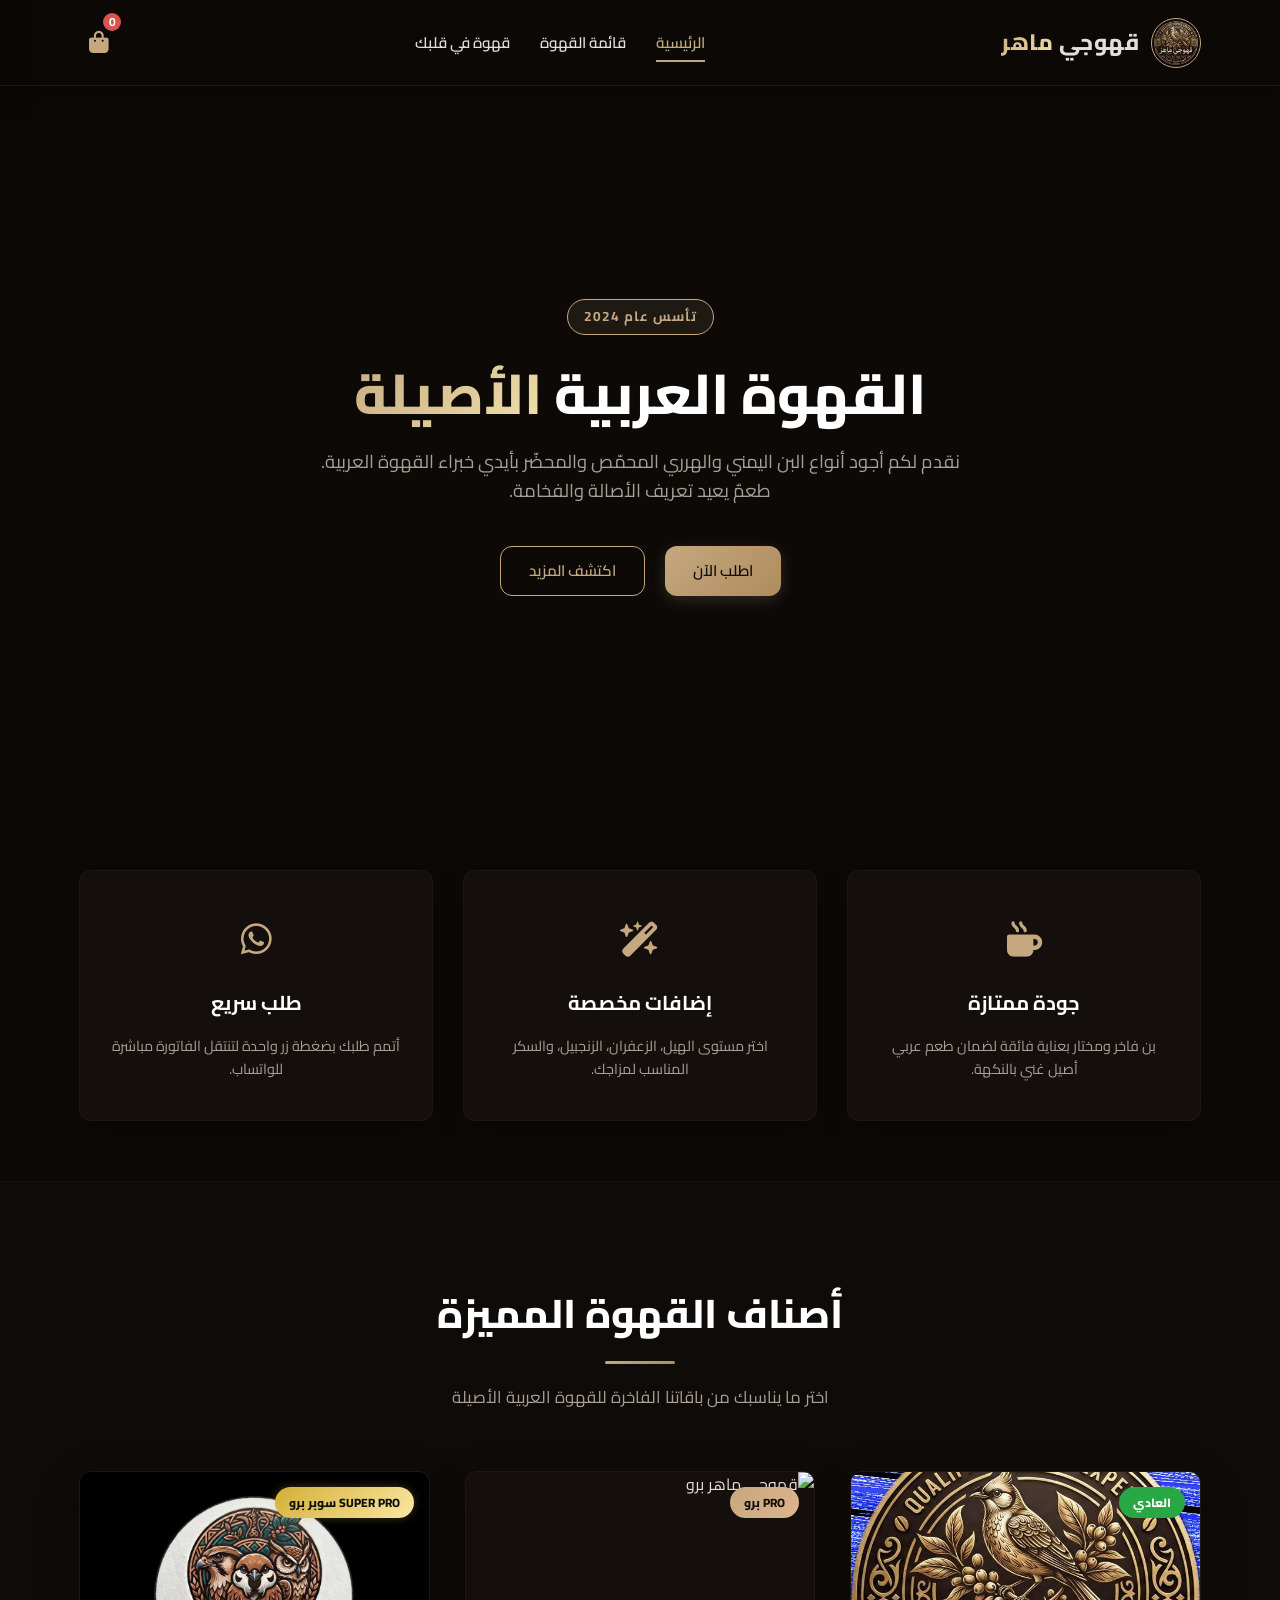
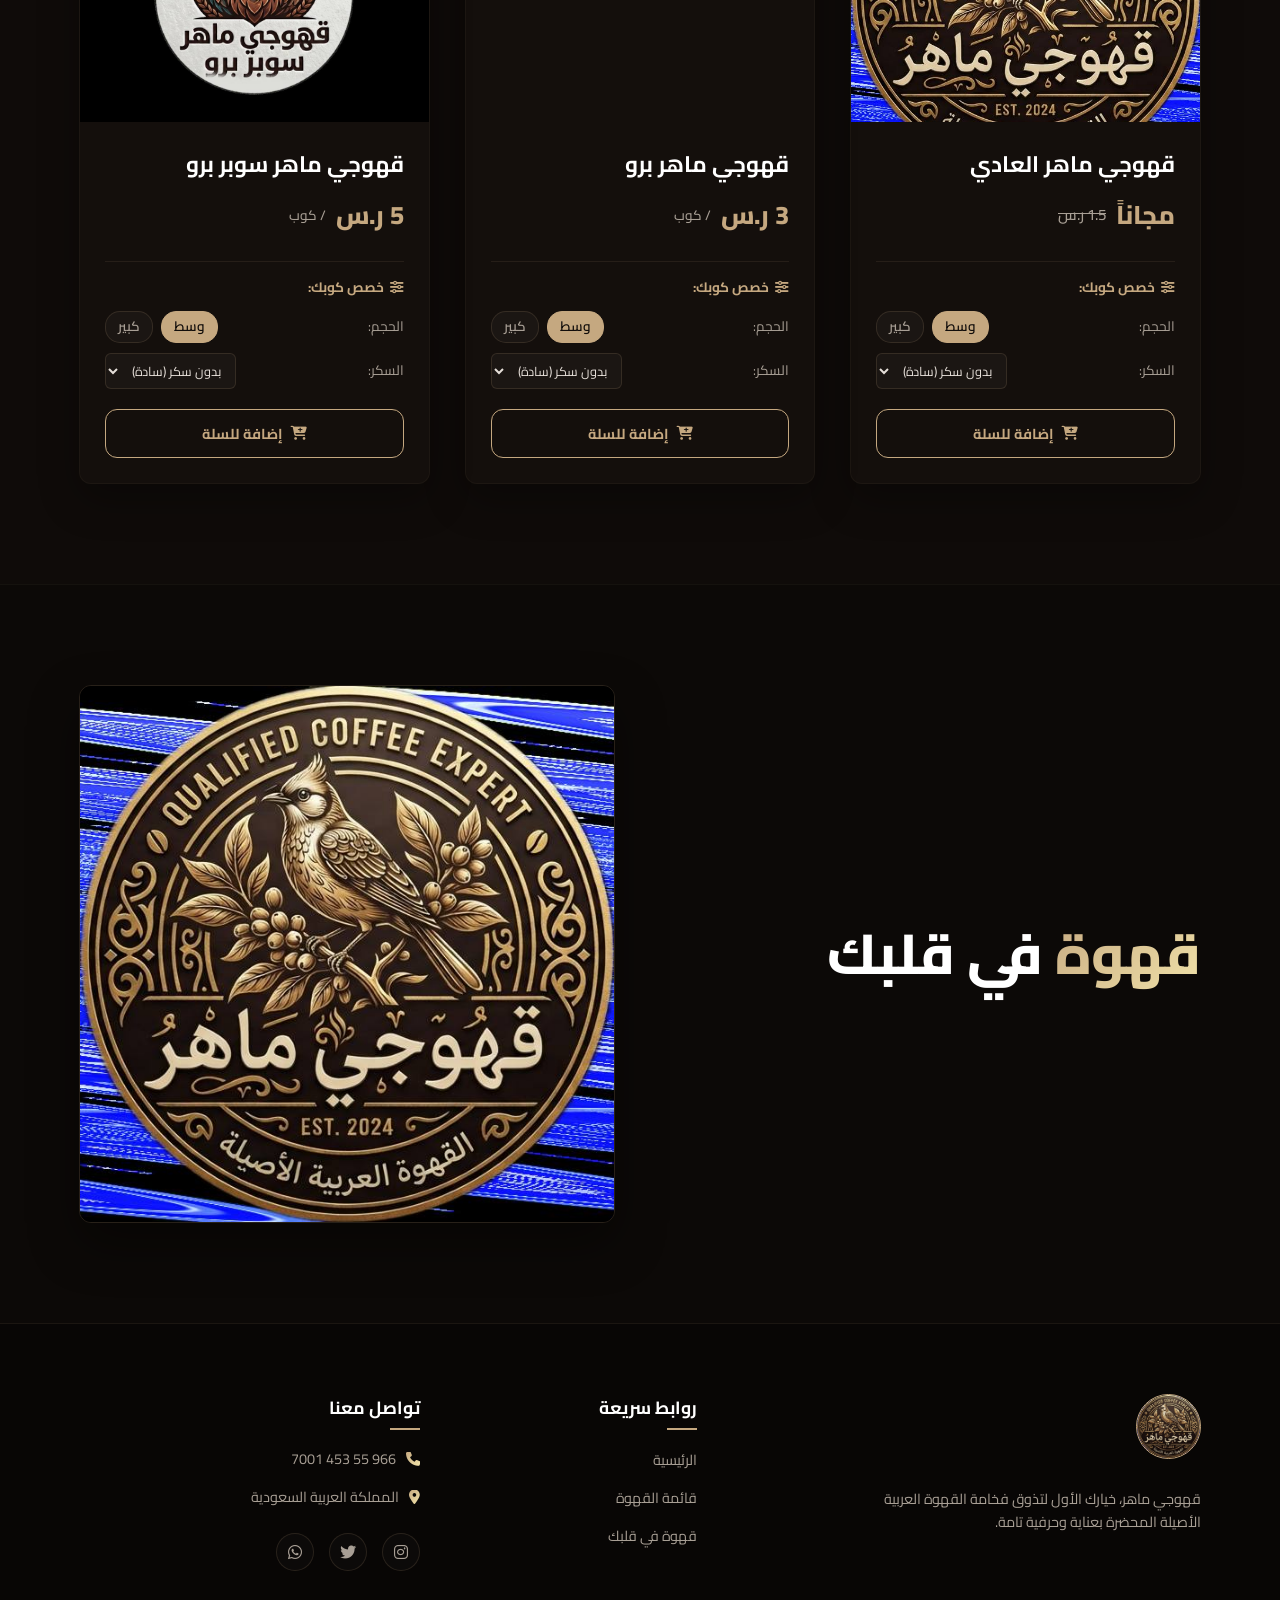
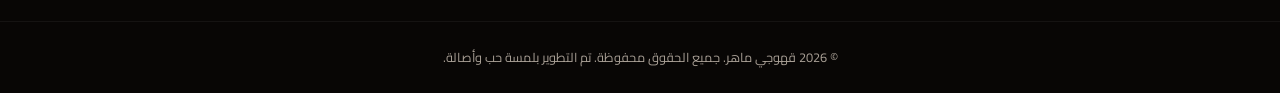
==== commit 0269e635: "تحديث تلقائي عبر مراقب الملفات بتاريخ 2026-07-30 19:40:06" ====
--- a/قهوجي_ماهر_قديم/index.html
+++ b/قهوجي_ماهر_قديم/index.html
@@ -3,8 +3,8 @@
 <head>
     <meta charset="UTF-8">
     <meta name="viewport" content="width=device-width, initial-scale=1.0">
-    <title>قهوجي ماهر | القهوة الماهرة الأصيلة</title>
-    <meta name="description" content="اطلب قهوتك المفضلة من قهوجي ماهر. قهوة ماهرة أصيلة بنكهات فريدة وتوصيل سريع ومباشر عبر الواتساب.">
+    <title>قهوجي ماهر | القهوة العربية الأصيلة</title>
+    <meta name="description" content="اطلب قهوتك المفضلة من قهوجي ماهر. قهوة عربية أصيلة بنكهات فريدة وتوصيل سريع ومباشر عبر الواتساب.">
     <!-- Google Fonts: Cairo -->
     <link rel="preconnect" href="https://fonts.googleapis.com">
     <link rel="preconnect" href="https://fonts.gstatic.com" crossorigin>
@@ -12,16 +12,12 @@
     <!-- Font Awesome Icons -->
     <link rel="stylesheet" href="https://cdnjs.cloudflare.com/ajax/libs/font-awesome/6.4.0/css/all.min.css">
     <!-- Stylesheet -->
-    <link rel="stylesheet" href="style.css?v=1.3">
+    <link rel="stylesheet" href="style.css">
 </head>
 <body>
 
-    <!-- Global Prelaunch Countdown Banner -->
-    <div id="prelaunch-timer-banner" class="prelaunch-banner" style="display: none;"></div>
-
     <!-- Header / Navbar -->
     <header class="main-header">
-        <div id="mood-header-banner" class="mood-header-banner"></div>
         <div class="container header-container">
             <div class="logo-area">
                 <img src="../5960730354593238429.jpg" alt="شعار قهوجي ماهر" class="header-logo">
@@ -32,8 +28,7 @@
                 <ul>
                     <li><a href="#home" class="active">الرئيسية</a></li>
                     <li><a href="#menu">قائمة القهوة</a></li>
-                    <li><a href="#about">نبذة عني</a></li>
-                    <li><a href="#suggestions">اقتراحاتكم الي مارح اقراها</a></li>
+                    <li><a href="#about">قهوة في قلبك</a></li>
                 </ul>
             </nav>
 
@@ -48,41 +43,36 @@
     <section id="home" class="hero-section">
         <div class="hero-overlay"></div>
         <div class="container hero-content">
-            <div class="hero-badge">تأسس عام 2030</div>
-            <h1 class="hero-title">القهوة الماهرة <span class="gold-text">الأصيلة</span></h1>
-            
-            <!-- Hero Countdown Card -->
-            <div id="hero-countdown-container" class="hero-countdown-card" style="display: none;">
-                <div class="countdown-title">🔥 أكبر حدث في تاريخ قهوجي ماهر ينطلق خلال:</div>
-                <div class="countdown-digits">
-                    <div class="digit-box"><span id="cd-hours">00</span><label>ساعة</label></div>
-                    <div class="digit-separator">:</div>
-                    <div class="digit-box"><span id="cd-minutes">00</span><label>دقيقة</label></div>
-                    <div class="digit-separator">:</div>
-                    <div class="digit-box"><span id="cd-seconds">00</span><label>ثانية</label></div>
-                </div>
-            </div>
-
+            <div class="hero-badge">تأسس عام 2024</div>
+            <h1 class="hero-title">القهوة العربية <span class="gold-text">الأصيلة</span></h1>
+            <p class="hero-subtitle">نقدم لكم أجود أنواع البن اليمني والهرري المحمّص والمحضّر بأيدي خبراء القهوة العربية. طعمٌ يعيد تعريف الأصالة والفخامة.</p>
             <div class="hero-buttons">
                 <a href="#menu" class="btn btn-primary">اطلب الآن</a>
                 <a href="#about" class="btn btn-secondary">اكتشف المزيد</a>
             </div>
-
-            <!-- Secret Tea Finders Leaderboard -->
-            <div class="tea-finders-card" style="background: rgba(0, 0, 0, 0.65); border: 1.5px solid rgba(236, 201, 75, 0.4); border-radius: 12px; padding: 16px 20px; margin: 25px auto 0; max-width: 420px; text-align: center; font-family: var(--font-arabic); backdrop-filter: blur(5px); box-shadow: 0 4px 20px rgba(0,0,0,0.3);">
-                <div style="font-size: 1.15rem; color: #ecc94b; font-weight: 800; margin-bottom: 10px; display: flex; align-items: center; justify-content: center; gap: 8px;">
-                    <span>🏆</span> أبطال الشاهي السري 🕵️‍♂️
-                </div>
-                <div style="display: flex; flex-direction: column; gap: 6px; font-size: 0.95rem; color: #fff; text-align: right; padding-right: 15px; border-right: 2px solid #ecc94b; margin: 0 10px;">
-                    <div>🥇 المستكشف الأول: <strong>جنى</strong></div>
-                    <div>🥈 المستكشف الثاني: <strong>عبد الله</strong></div>
-                    <div>🥉 المستكشف الثالث: <strong>مروج</strong></div>
-                </div>
-            </div>
         </div>
     </section>
 
-
+    <!-- Features / Highlights -->
+    <section class="features-section">
+        <div class="container features-grid">
+            <div class="feature-card">
+                <div class="feature-icon"><i class="fa-solid fa-mug-hot"></i></div>
+                <h3>جودة ممتازة</h3>
+                <p>بن فاخر ومختار بعناية فائقة لضمان طعم عربي أصيل غني بالنكهة.</p>
+            </div>
+            <div class="feature-card">
+                <div class="feature-icon"><i class="fa-solid fa-wand-magic-sparkles"></i></div>
+                <h3>إضافات مخصصة</h3>
+                <p>اختر مستوى الهيل، الزعفران، الزنجبيل، والسكر المناسب لمزاجك.</p>
+            </div>
+            <div class="feature-card">
+                <div class="feature-icon"><i class="fa-brands fa-whatsapp"></i></div>
+                <h3>طلب سريع</h3>
+                <p>أتمم طلبك بضغطة زر واحدة لتنتقل الفاتورة مباشرة للواتساب.</p>
+            </div>
+        </div>
+    </section>
 
     <!-- Menu Section -->
     <section id="menu" class="menu-section">
@@ -90,20 +80,19 @@
             <div class="section-header">
                 <h2>أصناف القهوة المميزة</h2>
                 <div class="header-line"></div>
-                <p>اختر ما يناسبك من باقاتنا الفاخرة للقهوة الماهرة الأصيلة</p>
+                <p>اختر ما يناسبك من باقاتنا الفاخرة للقهوة العربية الأصيلة</p>
             </div>
 
             <div class="menu-grid">
                 <!-- Product 1: Classic (Free) -->
                 <div class="product-card" data-id="classic">
                     <div class="product-image-container">
-                        <img src="../classic_new.jpg" alt="قهوجي ماهر العادي" class="product-image">
+                        <img src="../5960730354593238429.jpg" alt="قهوجي ماهر العادي" class="product-image">
                         <span class="product-tag tag-free">العادي</span>
                     </div>
                     <div class="product-info">
                         <h3>قهوجي ماهر العادي</h3>
-                        <p class="product-desc">قهوة تركية</p>
-                        <div class="product-price">مجانا <span class="old-price">1.5 ر.س</span></div>
+                        <div class="product-price">مجاناً <span class="old-price">1.5 ر.س</span></div>
                         
                         <!-- Customization Accordion -->
                         <div class="customization-section">
@@ -140,7 +129,7 @@
                             </div>
                         </div>
 
-                        <button class="btn btn-add-cart" onclick="addToCart('classic', 'قهوجي ماهر العادي', 0, '../classic_new.jpg')">
+                        <button class="btn btn-add-cart" onclick="addToCart('classic', 'قهوجي ماهر العادي', 0, '../5960730354593238429.jpg')">
                             <i class="fa-solid fa-cart-plus"></i> إضافة للسلة
                         </button>
                     </div>
@@ -149,12 +138,11 @@
                 <!-- Product 2: Pro (3 SAR) -->
                 <div class="product-card premium" data-id="pro">
                     <div class="product-image-container">
-                        <img src="../pro_new.jpg" alt="قهوجي ماهر برو" class="product-image">
+                        <img src="5960730354593238428.jpg" alt="قهوجي ماهر برو" class="product-image">
                         <span class="product-tag tag-pro">PRO برو</span>
                     </div>
                     <div class="product-info">
                         <h3>قهوجي ماهر برو</h3>
-                        <p class="product-desc">قهوة مقطرة ويمديك تضيف لها ثلج إذا تبغى</p>
                         <div class="product-price">3 ر.س <span class="price-suffix">/ كوب</span></div>
                         
                         <!-- Customization Accordion -->
@@ -192,7 +180,7 @@
                             </div>
                         </div>
 
-                        <button class="btn btn-add-cart" onclick="addToCart('pro', 'قهوجي ماهر برو', 3, '../pro_new.jpg')">
+                        <button class="btn btn-add-cart" onclick="addToCart('pro', 'قهوجي ماهر برو', 3, '5960730354593238428.jpg')">
                             <i class="fa-solid fa-cart-plus"></i> إضافة للسلة
                         </button>
                     </div>
@@ -206,7 +194,6 @@
                     </div>
                     <div class="product-info">
                         <h3>قهوجي ماهر سوبر برو</h3>
-                        <p class="product-desc">قهوة مقطرة مضاف عليها حليب وسكر</p>
                         <div class="product-price">5 ر.س <span class="price-suffix">/ كوب</span></div>
                         
                         <!-- Customization Accordion -->
@@ -249,106 +236,6 @@
                         </button>
                     </div>
                 </div>
-
-                <!-- Product 4: Juice of the Day (3 SAR) -->
-                <div class="product-card premium" data-id="juice">
-                    <div class="product-image-container">
-                        <img src="../5963013000862043793.jpg" alt="عصير اليوم" class="product-image">
-                        <span class="product-tag tag-pro">عصير اليوم</span>
-                    </div>
-                    <div class="product-info">
-                        <h3>عصير اليوم</h3>
-                        <p class="product-desc">كل يوم عصير مختلف ما يمدينا نحدده في الوصف</p>
-                        <div class="product-price">3 ر.س <span class="price-suffix">/ كوب</span></div>
-                        
-                        <!-- Customization Accordion -->
-                        <div class="customization-section">
-                            <h4 class="custom-title"><i class="fa-solid fa-sliders"></i> خصص كوبك:</h4>
-                            
-                            <div class="custom-options">
-                                <!-- Size -->
-                                <div class="option-group">
-                                    <label>الحجم:</label>
-                                    <div class="radio-buttons">
-                                        <label class="radio-label">
-                                            <input type="radio" name="size-juice" value="وسط" checked>
-                                            <span>وسط</span>
-                                        </label>
-                                        <label class="radio-label">
-                                            <input type="radio" name="size-juice" value="كبير">
-                                            <span>كبير</span>
-                                        </label>
-                                    </div>
-                                </div>
-
-                                <!-- Sugar -->
-                                <div class="option-group">
-                                    <label>السكر:</label>
-                                    <select name="sugar-juice" class="form-select">
-                                        <option value="سكر وسط" selected>سكر وسط</option>
-                                        <option value="بدون سكر">بدون سكر (سادة)</option>
-                                        <option value="سكر خفيف">سكر خفيف</option>
-                                        <option value="سكر زيادة">سكر زيادة</option>
-                                    </select>
-                                </div>
-                            </div>
-                        </div>
-
-                        <button class="btn btn-add-cart" onclick="addToCart('juice', 'عصير اليوم', 3, '../5963013000862043793.jpg')">
-                            <i class="fa-solid fa-cart-plus"></i> إضافة للسلة
-                        </button>
-                    </div>
-                </div>
-
-                <!-- Product 5: Matcha Mahira -->
-                <div class="product-card premium" data-id="matcha">
-                    <div class="product-image-container">
-                        <img src="../matcha.jpg" alt="ماتشا ماهرة" class="product-image">
-                        <span class="product-tag tag-pro" style="background: #2e7d32; color: #fff;">جديد / NEW</span>
-                    </div>
-                    <div class="product-info">
-                        <h3>ماتشا ماهرة</h3>
-                        <p class="product-desc">ماتشا ماهرة أصلية.. خضراء ولذيذة، يعني إيش نكتب غير كذا؟ 🍵😉</p>
-                        <div class="product-price" style="color: #2e7d32;">6 ر.س <span class="price-suffix">/ كوب</span></div>
-                        
-                        <!-- Customization Accordion -->
-                        <div class="customization-section">
-                            <h4 class="custom-title"><i class="fa-solid fa-sliders"></i> خصص كوبك:</h4>
-                            
-                            <div class="custom-options">
-                                <!-- Size -->
-                                <div class="option-group">
-                                    <label>الحجم:</label>
-                                    <div class="radio-buttons">
-                                        <label class="radio-label">
-                                            <input type="radio" name="size-matcha" value="وسط" checked>
-                                            <span>وسط</span>
-                                        </label>
-                                        <label class="radio-label">
-                                            <input type="radio" name="size-matcha" value="كبير">
-                                            <span>كبير</span>
-                                        </label>
-                                    </div>
-                                </div>
-
-                                <!-- Sugar -->
-                                <div class="option-group">
-                                    <label>السكر:</label>
-                                    <select name="sugar-matcha" class="form-select">
-                                        <option value="بدون سكر">بدون سكر (سادة)</option>
-                                        <option value="سكر خفيف">سكر خفيف</option>
-                                        <option value="سكر وسط" selected>سكر وسط</option>
-                                        <option value="سكر زيادة">سكر زيادة</option>
-                                    </select>
-                                </div>
-                            </div>
-                        </div>
-
-                        <button class="btn btn-add-cart" onclick="addToCart('matcha', 'ماتشا ماهرة', 6, '../matcha.jpg')">
-                            <i class="fa-solid fa-cart-plus"></i> إضافة للسلة
-                        </button>
-                    </div>
-                </div>
             </div>
         </div>
     </section>
@@ -357,10 +244,9 @@
     <section id="about" class="about-section">
         <div class="container about-grid">
             <div class="about-text" style="display: flex; flex-direction: column; justify-content: center;">
-                <h2 style="font-size: 3rem; font-weight: 800; line-height: 1.4; margin: 0 0 10px 0;">
-                    نبذة عني
+                <h2 style="font-size: 3.5rem; font-weight: 800; line-height: 1.4; margin: 0;">
+                    <span class="gold-text">قهوة</span> في قلبك
                 </h2>
-                <p style="font-size: 1.4rem; color: var(--text-muted); font-family: var(--font-arabic); line-height: 1.6;">أنا إنسان.</p>
             </div>
             <div class="about-img-container">
                 <img src="../5960730354593238429.jpg" alt="عن قهوجي ماهر" class="about-img">
@@ -370,13 +256,8 @@
 
     <!-- Cart Drawer -->
     <div class="cart-drawer" id="cart-drawer">
-        <div class="cart-header" style="display: flex; align-items: center; justify-content: space-between;">
-            <div style="display: flex; align-items: center; gap: 8px;">
-                <h3><i class="fa-solid fa-bag-shopping gold-text"></i> سلة الطلبات</h3>
-                <button onclick="promptDevPanel()" style="background: none; border: none; color: var(--gold); cursor: pointer; opacity: 0.3; font-size: 0.9rem; padding: 4px; display: inline-flex; align-items: center; transition: opacity 0.2s;" onmouseover="this.style.opacity='1'" onmouseout="this.style.opacity='0.3'" title="Dev Panel">
-                    <i class="fa-solid fa-key"></i>
-                </button>
-            </div>
+        <div class="cart-header">
+            <h3><i class="fa-solid fa-bag-shopping gold-text"></i> سلة الطلبات</h3>
             <button class="close-cart" id="close-cart"><i class="fa-solid fa-xmark"></i></button>
         </div>
         <div class="cart-items" id="cart-items">
@@ -392,9 +273,6 @@
                 <span class="total-price" id="cart-total">0 ر.س</span>
             </div>
             <button class="btn btn-checkout btn-block" id="btn-checkout" disabled>إتمام الطلب</button>
-            <div style="font-size: 0.75rem; color: var(--text-muted); text-align: center; margin-top: 10px;">
-                <i class="fa-solid fa-circle-info gold-text"></i> الحد الأقصى للطلب هو 5 أكواب فقط.
-            </div>
         </div>
     </div>
     <div class="cart-overlay" id="cart-overlay"></div>
@@ -442,47 +320,6 @@
                     </div>
                 </div>
 
-                <div class="form-group" style="margin-top: 20px; margin-bottom: 20px;">
-                    <label style="font-weight: 600; font-size: 0.95rem; color: var(--gold); display: block; margin-bottom: 10px; font-family: var(--font-arabic);">طريقة الدفع:</label>
-                    <div style="display: flex; gap: 12px; margin-bottom: 15px;">
-                        <label style="flex: 1; display: flex; align-items: center; justify-content: center; gap: 8px; padding: 12px; border: 1.5px solid var(--gold); background: rgba(197, 168, 128, 0.1); border-radius: 8px; cursor: pointer; font-size: 0.85rem; font-family: var(--font-arabic); font-weight: bold; color: var(--text-main); transition: all 0.2s ease;">
-                            <input type="radio" name="payment-method" value="whatsapp" checked style="accent-color: var(--gold); transform: scale(1.1); cursor: pointer;">
-                            <span>الدفع عند الاستلام 💵</span>
-                        </label>
-                        <label style="flex: 1; display: flex; align-items: center; justify-content: center; gap: 8px; padding: 12px; border: 1.5px solid #888; background: rgba(255, 255, 255, 0.02); border-radius: 8px; cursor: pointer; font-size: 0.85rem; font-family: var(--font-arabic); font-weight: bold; color: var(--text-main); transition: all 0.2s ease;">
-                            <input type="radio" name="payment-method" value="transfer" style="accent-color: var(--gold); transform: scale(1.1); cursor: pointer;">
-                            <span>الدفع بالتحويل 💳</span>
-                        </label>
-                    </div>
-
-                    <!-- Bank details container -->
-                    <div id="bank-details-box" style="display: none; background: rgba(255, 255, 255, 0.03); border: 1px solid rgba(197, 168, 128, 0.25); border-radius: 8px; padding: 15px; font-family: var(--font-arabic); font-size: 0.85rem; line-height: 1.6; text-align: right; color: var(--text-main); margin-top: 15px; box-shadow: inset 0 0 10px rgba(0,0,0,0.5);">
-                        <div style="font-weight: bold; color: var(--gold); border-bottom: 1px solid rgba(197, 168, 128, 0.1); padding-bottom: 6px; margin-bottom: 8px; display: flex; align-items: center; gap: 6px;">
-                            <span>🏦</span> بيانات التحويل (البنك الأهلي السعودي):
-                        </div>
-                        <div style="margin-bottom: 6px;">👤 <strong>الاسم:</strong> مؤيد محمد عبدالحق المهاجرى</div>
-                        <div style="display: flex; align-items: center; justify-content: space-between; margin-bottom: 6px;">
-                            <span>🔢 <strong>رقم الحساب:</strong> <code style="color: var(--gold); background: rgba(0,0,0,0.3); padding: 2px 6px; border-radius: 4px; font-family: monospace;">00200001178402</code></span>
-                            <button type="button" onclick="copyToClipboard('00200001178402', 'تم نسخ رقم الحساب')" style="background: var(--gold); color: #000; border: none; padding: 3px 10px; border-radius: 4px; font-size: 0.75rem; cursor: pointer; font-weight: bold; font-family: var(--font-arabic); transition: all 0.2s;">نسخ</button>
-                        </div>
-                        <div style="display: flex; align-items: center; justify-content: space-between; margin-bottom: 6px;">
-                            <span>🌐 <strong>الآيبان:</strong> <code style="color: var(--gold); background: rgba(0,0,0,0.3); padding: 2px 6px; border-radius: 4px; font-size: 0.75rem; font-family: monospace;">SA7610000000200001178402</code></span>
-                            <button type="button" onclick="copyToClipboard('SA7610000000200001178402', 'تم نسخ الآيبان')" style="background: var(--gold); color: #000; border: none; padding: 3px 10px; border-radius: 4px; font-size: 0.75rem; cursor: pointer; font-weight: bold; font-family: var(--font-arabic); transition: all 0.2s;">نسخ</button>
-                        </div>
-                        <div style="margin-bottom: 6px;">🌐 <strong>سويفت كود (Swift):</strong> <code style="color: var(--gold); font-family: monospace;">NCBKSAJE</code></div>
-                        
-                        <div style="margin-top: 12px; margin-bottom: 8px; text-align: center;">
-                            <a href="https://www.alahlionline.com" target="_blank" style="display: inline-flex; align-items: center; justify-content: center; gap: 8px; width: 100%; padding: 10px; background: #004b3c; color: #fff; border: 1px solid #007c63; border-radius: 6px; text-decoration: none; font-weight: bold; font-size: 0.85rem; font-family: var(--font-arabic); transition: all 0.2s;">
-                                🌐 فتح بوابة الأهلي أون لاين للتحويل
-                            </a>
-                        </div>
-
-                        <div style="color: #ecc94b; font-weight: bold; margin-top: 10px; font-size: 0.8rem; border-top: 1px dashed rgba(197, 168, 128, 0.15); padding-top: 8px;">
-                            ⚠️ الرجاء تحويل المبلغ ثم إرفاق صورة الإيصال في الواتساب لتأكيد طلبك.
-                        </div>
-                    </div>
-                </div>
-
                 <button type="submit" class="btn btn-primary btn-block btn-submit">
                     <i class="fa-brands fa-whatsapp"></i> تأكيد وإرسال الفاتورة عبر الواتساب
                 </button>
@@ -497,45 +334,19 @@
         <span id="toast-message">تمت إضافة القهوة للسلة بنجاح!</span>
     </div>
 
-    <!-- Suggestions Section -->
-    <section id="suggestions" class="suggestions-section">
-        <div class="container">
-            <div class="section-header">
-                <h2>يسعدنا سماع اقتراحاتكم</h2>
-                <div class="header-line"></div>
-                <p>شاركونا أفكاركم وملاحظاتكم لتطوير خدماتنا، وسنقوم باستلامها مباشرة عبر الواتساب</p>
-            </div>
-            
-            <div class="suggestion-form-container">
-                <form id="suggestion-form" onsubmit="submitSuggestion(event)">
-                    <div class="form-group">
-                        <label for="suggestion-text">اقتراحك أو ملاحظتك:</label>
-                        <textarea id="suggestion-text" rows="4" placeholder="اكتب اقتراحك هنا بكل حب وأريحية..." required></textarea>
-                    </div>
-                    <button type="submit" class="btn btn-primary btn-submit-suggestion">
-                        <i class="fa-brands fa-whatsapp"></i> إرسال الاقتراح عبر الواتساب
-                    </button>
-                </form>
-            </div>
-        </div>
-    </section>
-
-
-
     <!-- Footer -->
     <footer class="main-footer">
         <div class="container footer-grid">
             <div class="footer-col brand-col">
                 <img src="../5960730354593238429.jpg" alt="شعار قهوجي ماهر" class="footer-logo">
-                <p>قهوجي ماهر، خيارك الأول لتذوق فخامة القهوة الماهرة الأصيلة المحضرة بعناية وحرفية تامة.</p>
+                <p>قهوجي ماهر، خيارك الأول لتذوق فخامة القهوة العربية الأصيلة المحضرة بعناية وحرفية تامة.</p>
             </div>
             <div class="footer-col links-col">
                 <h4>روابط سريعة</h4>
                 <ul>
                     <li><a href="#home">الرئيسية</a></li>
                     <li><a href="#menu">قائمة القهوة</a></li>
-                    <li><a href="#about">نبذة عني</a></li>
-                    <li><a href="#suggestions">اقتراحاتكم</a></li>
+                    <li><a href="#about">قهوة في قلبك</a></li>
                 </ul>
             </div>
             <div class="footer-col contact-col">
@@ -554,124 +365,7 @@
         </div>
     </footer>
 
-    <!-- Alarm Warning Modal & Flash Overlay -->
-    <div class="alarm-overlay-screen" id="alarm-screen-flash"></div>
-    <div class="alarm-modal" id="limit-alarm">
-        <div class="alarm-icon"><i class="fa-solid fa-triangle-exclamation"></i></div>
-        <div class="alarm-text" id="alarm-text">يكفي يا حبيبي خلاص أنت ما بتشرب هذه الكمية كلها</div>
-    </div>
-
-    <!-- Retro Computer Button Widget -->
-    <div class="retro-comp-btn" id="retro-computer-btn">
-        <div class="crt-monitor">
-            <div class="crt-screen">
-                <div class="screen-glow"></div>
-                <div class="retro-face">📟</div>
-            </div>
-            <div class="monitor-stand"></div>
-            <div class="monitor-base"></div>
-        </div>
-        <div class="ping-dot"></div>
-        <div class="comp-tooltip">شاشة الفعاليات</div>
-    </div>
-
-    <!-- Retro Event Modal -->
-    <div class="retro-modal" id="retro-event-modal">
-        <div class="win95-window">
-            <div class="win95-title-bar">
-                <div class="win95-title-text" id="retro-modal-title"><i class="fa-solid fa-laptop-code"></i> لوحة الفعاليات النشطة v2.0</div>
-                <button class="win95-close-btn" id="close-retro-modal">×</button>
-            </div>
-            
-            <div id="retro-event-dynamic-body">
-                <!-- Dynamically injected from app.js based on ACTIVE_EVENT -->
-            </div>
-        </div>
-    </div>
-    <div class="retro-overlay" id="retro-modal-overlay"></div>
-
-    <!-- Secret Developer Control Panel Modal -->
-    <div class="retro-modal" id="secret-dev-panel" style="z-index: 10005;">
-        <div class="win95-window" style="max-width: 500px; width: 90%;">
-            <div class="win95-title-bar">
-                <div class="win95-title-text"><i class="fa-solid fa-user-gear"></i> لوحة التحكم السرية (المطور)</div>
-                <button class="win95-close-btn" onclick="closeSecretDevPanel()">×</button>
-            </div>
-            <div class="win95-body" style="padding: 15px; font-family: var(--font-arabic); text-align: right; background: #c0c0c0; color: #000; direction: rtl;">
-                
-                <!-- Section 1: Event Switcher -->
-                <fieldset style="border: 2px inset #fff; padding: 10px; margin-bottom: 15px; border-radius: 0;">
-                    <legend style="font-weight: bold; background: #c0c0c0; padding: 0 5px; font-size: 0.9rem;">🔥 إدارة الفعاليات النشطة</legend>
-                    <label style="display: block; margin-bottom: 5px; font-size: 0.85rem; font-weight: bold;">اختر الفعالية لتنشيطها فوراً:</label>
-                    <select id="dev-event-select" style="width: 100%; padding: 6px; background: #fff; color: #000; border: 2px inset #fff; font-family: monospace; font-size: 0.85rem; outline: none;">
-                        <option value="none">بدون فعالية (عادي)</option>
-                        <option value="neon_magic">القهوة المضيئة (neon_magic)</option>
-                        <option value="anger">غضب ماهر (anger)</option>
-                        <option value="thief">السارق المحتال (thief)</option>
-                        <option value="luck_wheel">عجلة الحظ (luck_wheel)</option>
-                        <option value="cup_strike">هجوم الأكواب الهاربة (cup_strike)</option>
-                        <option value="lie_detector">جهاز كشف كذب القهوة (lie_detector)</option>
-                        <option value="maher_vacation">بورصة المعلم ماهر (maher_vacation)</option>
-                        <option value="grind_challenge">تحدي الطحن السريع (grind_challenge)</option>
-                        <option value="matcha">الماتشا السحرية (matcha)</option>
-                    </select>
-                    <button class="win95-btn" onclick="devSwitchEvent()" style="margin-top: 10px; width: 100%; font-weight: bold; padding: 6px; font-family: var(--font-arabic); cursor: pointer;">تطبيق الفعالية ⚡</button>
-                </fieldset>
-
-                <!-- Section 2: Product Creator -->
-                <fieldset style="border: 2px inset #fff; padding: 10px; border-radius: 0;">
-                    <legend style="font-weight: bold; background: #c0c0c0; padding: 0 5px; font-size: 0.9rem;">➕ إضافة منتج جديد للمنيو</legend>
-                    
-                    <div style="margin-bottom: 8px;">
-                        <label style="display: block; font-size: 0.8rem; margin-bottom: 3px; font-weight: bold;">اسم المنتج:</label>
-                        <input type="text" id="dev-prod-name" placeholder="مثال: شاهي روقان" style="width: 100%; padding: 6px; border: 2px inset #fff; background: #fff; color: #000; outline: none; font-size: 0.85rem; font-family: var(--font-arabic);">
-                    </div>
-                    
-                    <div style="margin-bottom: 8px; display: flex; gap: 10px;">
-                        <div style="flex: 1;">
-                            <label style="display: block; font-size: 0.8rem; margin-bottom: 3px; font-weight: bold;">السعر (ر.س):</label>
-                            <input type="number" id="dev-prod-price" step="0.5" placeholder="مثال: 2.5" style="width: 100%; padding: 6px; border: 2px inset #fff; background: #fff; color: #000; outline: none; font-size: 0.85rem; font-family: monospace;">
-                        </div>
-                        <div style="flex: 1;">
-                            <label style="display: block; font-size: 0.8rem; margin-bottom: 3px; font-weight: bold;">أيقونة المنتج:</label>
-                            <input type="text" id="dev-prod-icon" placeholder="مثال: ☕ أو 🍵" style="width: 100%; padding: 6px; border: 2px inset #fff; background: #fff; color: #000; outline: none; font-size: 0.85rem; font-family: var(--font-arabic);">
-                        </div>
-                    </div>
-                    
-                    <div style="margin-bottom: 8px;">
-                        <label style="display: block; font-size: 0.8rem; margin-bottom: 3px; font-weight: bold;">وصف المنتج:</label>
-                        <textarea id="dev-prod-desc" placeholder="اكتب وصفاً مشوقاً للمنتج..." rows="2" style="width: 100%; padding: 6px; border: 2px inset #fff; background: #fff; color: #000; outline: none; font-size: 0.85rem; font-family: var(--font-arabic); resize: vertical;"></textarea>
-                    </div>
-
-                    <button class="win95-btn" onclick="devCreateProduct()" style="width: 100%; font-weight: bold; padding: 8px; background: #008000; color: #fff; border-color: #00b000 #005000 #005000 #00b000; font-family: var(--font-arabic); cursor: pointer;">إضافة المنتج للموقع ➕</button>
-                </fieldset>
-                
-            </div>
-        </div>
-    </div>
-    <div class="retro-overlay" id="dev-panel-overlay" style="z-index: 10004;" onclick="closeSecretDevPanel()"></div>
-
-    <!-- Secret Developer Login Modal -->
-    <div class="retro-modal" id="secret-dev-auth-modal" style="z-index: 10007;">
-        <div class="win95-window" style="max-width: 350px; width: 90%; margin: auto;">
-            <div class="win95-title-bar">
-                <div class="win95-title-text"><i class="fa-solid fa-key"></i> نظام التشغيل - دخول المطور</div>
-                <button class="win95-close-btn" onclick="closeDevAuthModal()">×</button>
-            </div>
-            <div class="win95-body" style="padding: 15px; font-family: var(--font-arabic); text-align: right; background: #c0c0c0; color: #000; direction: rtl;">
-                <p style="font-size: 0.85rem; margin-bottom: 12px; font-weight: bold;">الرجاء إدخال كود المطور لفتح لوحة التحكم:</p>
-                <input type="password" id="dev-auth-pass-input" placeholder="كلمة المرور..." style="width: 100%; padding: 6px; border: 2px inset #fff; background: #fff; color: #000; outline: none; margin-bottom: 12px; font-family: monospace;" onkeydown="if(event.key==='Enter') submitDevAuth()">
-                
-                <div style="display: flex; gap: 8px; justify-content: flex-end;">
-                    <button class="win95-btn" onclick="submitDevAuth()" style="padding: 5px 15px; font-weight: bold; cursor: pointer; font-family: var(--font-arabic);">موافق</button>
-                    <button class="win95-btn" onclick="closeDevAuthModal()" style="padding: 5px 15px; cursor: pointer; font-family: var(--font-arabic);">إلغاء</button>
-                </div>
-            </div>
-        </div>
-    </div>
-    <div class="retro-overlay" id="dev-auth-overlay" style="z-index: 10006;" onclick="closeDevAuthModal()"></div>
-
     <!-- Script file -->
-    <script src="app.js?v=1.3"></script>
+    <script src="app.js"></script>
 </body>
 </html>
--- a/قهوجي_ماهر_قديم/style.css
+++ b/قهوجي_ماهر_قديم/style.css
@@ -842,6 +842,7 @@
     width: 100%;
     height: 100%;
     background-color: rgba(0, 0, 0, 0.7);
+    backdrop-filter: blur(4px);
     z-index: 999;
     display: none;
 }
@@ -1023,6 +1024,7 @@
     width: 100%;
     height: 100%;
     background-color: rgba(0, 0, 0, 0.85);
+    backdrop-filter: blur(6px);
     z-index: 1001;
     display: none;
 }
@@ -1221,1816 +1223,3 @@
         gap: 35px;
     }
 }
-
-/* Suggestions Section Styling */
-.suggestions-section {
-    padding: 80px 0;
-    background-color: #0c0907;
-    border-top: 1px solid rgba(197, 168, 128, 0.05);
-}
-
-.suggestion-form-container {
-    max-width: 600px;
-    margin: 0 auto;
-    background-color: var(--bg-card);
-    padding: 35px;
-    border-radius: var(--border-radius);
-    border: 1px solid rgba(197, 168, 128, 0.1);
-    box-shadow: 0 10px 30px rgba(0, 0, 0, 0.2);
-}
-
-.btn-submit-suggestion {
-    width: 100%;
-    padding: 12px;
-    font-size: 1rem;
-    font-weight: 700;
-    display: flex;
-    justify-content: center;
-    background-color: var(--whatsapp-green);
-    color: var(--white);
-    transition: var(--transition);
-}
-
-.btn-submit-suggestion:hover {
-    background-color: var(--whatsapp-green-hover);
-    transform: translateY(-2px);
-    box-shadow: 0 5px 15px rgba(37, 211, 102, 0.2);
-}
-
-/* Alarm Modal Style */
-.alarm-overlay-screen {
-    position: fixed;
-    top: 0;
-    left: 0;
-    width: 100vw;
-    height: 100vh;
-    border: 0px solid transparent;
-    box-sizing: border-box;
-    z-index: 9998;
-    pointer-events: none;
-    transition: border 0.15s ease-out;
-}
-
-.alarm-overlay-screen.active {
-    border: 15px solid rgba(255, 51, 51, 0.6);
-}
-
-.alarm-modal {
-    position: fixed;
-    top: 50%;
-    left: 50%;
-    transform: translate(-50%, -50%) scale(0.8);
-    background-color: rgba(20, 10, 10, 0.95);
-    border: 3px solid #ff3333;
-    box-shadow: 0 0 40px rgba(255, 51, 51, 0.7), inset 0 0 20px rgba(255, 51, 51, 0.3);
-    padding: 30px 40px;
-    border-radius: 16px;
-    z-index: 9999;
-    text-align: center;
-    max-width: 90%;
-    width: 420px;
-    opacity: 0;
-    visibility: hidden;
-    transition: all 0.25s cubic-bezier(0.175, 0.885, 0.32, 1.275);
-}
-
-.alarm-modal.show {
-    opacity: 1;
-    visibility: visible;
-    transform: translate(-50%, -50%) scale(1);
-    animation: alarmGlow 1.5s infinite alternate;
-}
-
-@keyframes alarmGlow {
-    from {
-        box-shadow: 0 0 30px rgba(255, 51, 51, 0.6);
-        border-color: #ff3333;
-    }
-    to {
-        box-shadow: 0 0 50px rgba(255, 51, 51, 1);
-        border-color: #ff6666;
-    }
-}
-
-.alarm-icon {
-    font-size: 3.5rem;
-    color: #ff3333;
-    margin-bottom: 15px;
-    animation: pulse 1s infinite;
-}
-
-@keyframes pulse {
-    0% { transform: scale(1); }
-    50% { transform: scale(1.15); }
-    100% { transform: scale(1); }
-}
-
-.alarm-text {
-    font-size: 1.25rem;
-    font-weight: 800;
-    color: #fff;
-    line-height: 1.6;
-    font-family: var(--font-arabic);
-}
-
-/* Special Orange Glow Flash for Juice Card */
-.orange-glow-flash {
-    animation: orangeFlash 1s ease-out;
-}
-
-@keyframes orangeFlash {
-    0% {
-        box-shadow: 0 0 0 0 rgba(255, 140, 0, 0.8);
-        border-color: #ff8c00;
-    }
-    50% {
-        box-shadow: 0 0 30px rgba(255, 140, 0, 1);
-        border-color: #ffa500;
-    }
-    100% {
-        box-shadow: 0 15px 40px rgba(0, 0, 0, 0.3);
-        border-color: rgba(197, 168, 128, 0.05);
-    }
-}
-
-/* Cart Wiggle Animation */
-.cart-trigger.wiggle {
-    animation: cartBounceWiggle 0.5s ease-in-out;
-}
-
-@keyframes cartBounceWiggle {
-    0% { transform: scale(1) rotate(0); }
-    15% { transform: scale(1.3) rotate(-15deg); }
-    30% { transform: scale(1.3) rotate(15deg); }
-    45% { transform: scale(1.3) rotate(-10deg); }
-    60% { transform: scale(1.3) rotate(10deg); }
-    80% { transform: scale(1.1) rotate(0); }
-    100% { transform: scale(1) rotate(0); }
-}
-
-/* Citrus Juice Bubble Particles Style */
-.juice-particle {
-    position: fixed;
-    border-radius: 50%;
-    pointer-events: none;
-    z-index: 10000;
-    box-shadow: 0 2px 6px rgba(255, 140, 0, 0.4);
-    animation: juiceParticlePop 0.8s cubic-bezier(0.1, 0.8, 0.3, 1) forwards;
-}
-
-@keyframes juiceParticlePop {
-    0% {
-        transform: translate(0, 0) scale(1);
-        opacity: 1;
-    }
-    100% {
-        transform: translate(var(--x), var(--y)) scale(0);
-        opacity: 0;
-    }
-}
-
-/* ==========================================================================
-   Retro Event Update (Kahwaji Maher 'You & Your Luck' Spinning Wheel Game)
-   ========================================================================== */
-
-/* Mood Banner at the top of the header (now Event Banner) */
-.mood-header-banner {
-    display: block;
-    text-align: center;
-    font-size: 0.9rem;
-    font-weight: 700;
-    padding: 8px 15px;
-    direction: rtl;
-    width: 100%;
-    color: #fff;
-    transition: var(--transition);
-    box-shadow: 0 2px 10px rgba(0, 0, 0, 0.3);
-    background: linear-gradient(90deg, #4a0e4e, #c5a880, #4a0e4e);
-    border-bottom: 2px solid #d4af37;
-    animation: bannerPulse 2.5s infinite alternate;
-}
-
-@keyframes bannerPulse {
-    from { filter: brightness(0.9); }
-    to { filter: brightness(1.1); }
-}
-
-/* Floating Retro Computer Button */
-.retro-comp-btn {
-    position: fixed;
-    bottom: 25px;
-    right: 25px;
-    z-index: 998;
-    cursor: pointer;
-    display: flex;
-    flex-direction: column;
-    align-items: center;
-    transition: transform 0.3s cubic-bezier(0.175, 0.885, 0.32, 1.275);
-    filter: drop-shadow(0 8px 16px rgba(0,0,0,0.5));
-}
-
-.retro-comp-btn:hover {
-    transform: scale(1.15) translateY(-5px);
-}
-
-.retro-comp-btn:active {
-    transform: scale(0.95);
-}
-
-/* CRT Monitor CSS Graphics */
-.crt-monitor {
-    width: 60px;
-    height: 52px;
-    background: #d4d0c8;
-    border: 3px solid;
-    border-color: #fff #808080 #808080 #fff;
-    border-radius: 4px;
-    padding: 5px;
-    display: flex;
-    flex-direction: column;
-    justify-content: space-between;
-    position: relative;
-    box-shadow: inset 1px 1px 0 #fff;
-}
-
-.crt-screen {
-    width: 100%;
-    height: 34px;
-    background: #051a05;
-    border: 2px solid;
-    border-color: #808080 #fff #fff #808080;
-    border-radius: 3px;
-    overflow: hidden;
-    position: relative;
-    display: flex;
-    align-items: center;
-    justify-content: center;
-}
-
-.screen-glow {
-    position: absolute;
-    top: 0;
-    left: 0;
-    width: 100%;
-    height: 100%;
-    background: radial-gradient(circle, rgba(0, 255, 0, 0.15) 0%, transparent 80%);
-    pointer-events: none;
-    animation: crtFlicker 0.15s infinite;
-}
-
-.retro-face {
-    font-size: 1.1rem;
-    z-index: 2;
-    animation: floatFace 3s ease-in-out infinite;
-}
-
-@keyframes floatFace {
-    0% { transform: translateY(0); }
-    50% { transform: translateY(-2px); }
-    100% { transform: translateY(0); }
-}
-
-.monitor-stand {
-    width: 20px;
-    height: 8px;
-    background: #b5b1a9;
-    border-left: 2px solid #808080;
-    border-right: 2px solid #fff;
-    margin: 0 auto;
-    position: absolute;
-    bottom: -8px;
-    left: 20px;
-}
-
-.monitor-base {
-    width: 44px;
-    height: 6px;
-    background: #d4d0c8;
-    border: 2px solid;
-    border-color: #fff #808080 #808080 #fff;
-    border-radius: 2px 2px 0 0;
-    position: absolute;
-    bottom: -13px;
-    left: 8px;
-}
-
-/* Pulsing Notification Ping */
-.ping-dot {
-    position: absolute;
-    top: -4px;
-    right: -4px;
-    width: 12px;
-    height: 12px;
-    background-color: #ff3333;
-    border-radius: 50%;
-    border: 2px solid #fff;
-    box-shadow: 0 0 8px #ff3333;
-    z-index: 10;
-    animation: pulsePing 1.2s infinite;
-}
-
-@keyframes pulsePing {
-    0% { transform: scale(1); box-shadow: 0 0 0 0 rgba(255, 51, 51, 0.7); }
-    70% { transform: scale(1.3); box-shadow: 0 0 0 6px rgba(255, 51, 51, 0); }
-    100% { transform: scale(1); box-shadow: 0 0 0 0 rgba(255, 51, 51, 0); }
-}
-
-/* Tooltip for the computer button */
-.comp-tooltip {
-    position: absolute;
-    bottom: -45px;
-    background: #140f0c;
-    border: 1px solid var(--gold);
-    color: var(--text-main);
-    padding: 4px 10px;
-    border-radius: 6px;
-    font-size: 0.75rem;
-    white-space: nowrap;
-    opacity: 0;
-    visibility: hidden;
-    transform: translateY(5px);
-    transition: var(--transition);
-    pointer-events: none;
-    font-family: var(--font-arabic);
-}
-
-.retro-comp-btn:hover .comp-tooltip {
-    opacity: 1;
-    visibility: visible;
-    transform: translateY(0);
-}
-
-/* Retro Windows 95 Modal styling */
-.retro-modal {
-    position: fixed;
-    top: 50%;
-    left: 50%;
-    transform: translate(-50%, -50%) scale(0.9);
-    z-index: 1002;
-    opacity: 0;
-    visibility: hidden;
-    transition: all 0.2s cubic-bezier(0.175, 0.885, 0.32, 1.275);
-    max-width: 90%;
-    width: 440px;
-    direction: rtl;
-}
-
-.retro-modal.open {
-    transform: translate(-50%, -50%) scale(1);
-    opacity: 1;
-    visibility: visible;
-}
-
-/* Win95 Window styling */
-.win95-window {
-    background: #d4d0c8;
-    border: 3px solid;
-    border-color: #fff #808080 #808080 #fff;
-    box-shadow: 0 10px 30px rgba(0,0,0,0.6);
-    padding: 3px;
-    font-family: var(--font-arabic);
-}
-
-.win95-title-bar {
-    background: linear-gradient(90deg, #0a246a, #a6caf0);
-    color: #fff;
-    padding: 4px 8px;
-    display: flex;
-    justify-content: space-between;
-    align-items: center;
-    font-weight: bold;
-    font-size: 0.9rem;
-}
-
-.win95-title-text {
-    display: flex;
-    align-items: center;
-    gap: 8px;
-}
-
-.win95-close-btn {
-    background: #d4d0c8;
-    border: 2px solid;
-    border-color: #fff #808080 #808080 #fff;
-    color: #000;
-    font-family: Arial, sans-serif;
-    font-size: 0.85rem;
-    font-weight: bold;
-    width: 18px;
-    height: 18px;
-    line-height: 12px;
-    text-align: center;
-    cursor: pointer;
-    outline: none;
-    padding: 0;
-}
-
-.win95-close-btn:active {
-    border-color: #808080 #fff #fff #808080;
-    padding-top: 1px;
-    padding-right: 1px;
-}
-
-.win95-body {
-    padding: 15px;
-    display: flex;
-    flex-direction: column;
-    gap: 15px;
-}
-
-/* Instruction banner in modal */
-.game-instruction {
-    background: rgba(197, 168, 128, 0.08);
-    border: 1px dashed var(--gold);
-    padding: 8px 12px;
-    border-radius: 4px;
-    font-size: 0.85rem;
-    color: #110d0a;
-    font-weight: 700;
-    text-align: center;
-}
-
-/* ==========================================
-   Spinning Wheel CSS Graphics
-   ========================================== */
-.wheel-wrapper {
-    position: relative;
-    width: 290px;
-    height: 290px;
-    margin: 10px auto;
-    display: flex;
-    justify-content: center;
-    align-items: center;
-}
-
-/* Indicator Needle at top */
-.wheel-pointer {
-    position: absolute;
-    top: -12px;
-    width: 0;
-    height: 0;
-    border-left: 14px solid transparent;
-    border-right: 14px solid transparent;
-    border-top: 24px solid #ff3333;
-    z-index: 10;
-    filter: drop-shadow(0 2px 4px rgba(0,0,0,0.4));
-}
-
-/* The Wheel Circle */
-.wheel {
-    width: 100%;
-    height: 100%;
-    border-radius: 50%;
-    position: relative;
-    overflow: hidden;
-    border: 6px solid #b5b1a9;
-    box-shadow: 0 4px 15px rgba(0,0,0,0.5), inset 0 0 10px rgba(0,0,0,0.5);
-    background: #2d3748;
-    transform: rotate(0deg);
-    transition: transform 4s cubic-bezier(0.1, 0.8, 0.2, 1);
-}
-
-/* Slices / Wedges styling */
-.slice {
-    position: absolute;
-    width: 100%;
-    height: 100%;
-    transform-origin: 50% 50%;
-    transform: rotate(var(--angle));
-    clip-path: polygon(50% 50%, 21.13% 0, 78.87% 0);
-    background-color: var(--bg);
-    box-sizing: border-box;
-}
-
-/* Content inside Slice */
-.slice-content {
-    position: absolute;
-    top: 22px;
-    left: 50%;
-    transform: translateX(-50%) rotate(0deg);
-    width: 76px;
-    text-align: center;
-    color: #fff;
-    font-weight: 800;
-    font-size: 0.72rem;
-    text-shadow: 0 1.5px 3px rgba(0,0,0,0.9);
-    line-height: 1.4;
-    font-family: var(--font-arabic);
-    word-wrap: break-word;
-}
-
-/* Center Cap containing Spin button */
-.wheel-center {
-    position: absolute;
-    top: 50%;
-    left: 50%;
-    transform: translate(-50%, -50%);
-    width: 66px;
-    height: 66px;
-    background: #d4d0c8;
-    border: 3.5px solid;
-    border-color: #fff #808080 #808080 #fff;
-    border-radius: 50%;
-    display: flex;
-    align-items: center;
-    justify-content: center;
-    z-index: 5;
-    box-shadow: 0 2px 6px rgba(0,0,0,0.5);
-}
-
-.spin-btn-core {
-    background: #d4d0c8;
-    border: 2px solid;
-    border-color: #fff #808080 #808080 #fff;
-    border-radius: 50%;
-    width: 48px;
-    height: 48px;
-    font-family: var(--font-arabic);
-    font-size: 0.85rem;
-    font-weight: 800;
-    color: #000;
-    cursor: pointer;
-    outline: none;
-    display: flex;
-    align-items: center;
-    justify-content: center;
-    box-shadow: inset 1px 1px 0 #fff;
-    transition: transform 0.1s ease;
-}
-
-.spin-btn-core:hover {
-    transform: scale(1.04);
-}
-
-.spin-btn-core:active {
-    border-color: #808080 #fff #fff #808080;
-    box-shadow: none;
-    transform: scale(0.96);
-}
-
-/* Game Status Monospace Box */
-.game-status-box {
-    background: #020a02;
-    border: 2px solid;
-    border-color: #808080 #fff #fff #808080;
-    border-radius: 4px;
-    padding: 10px;
-    text-align: center;
-    font-family: monospace, var(--font-arabic);
-    font-size: 0.88rem;
-    color: #33ff33;
-    min-height: 45px;
-    text-shadow: 0 0 3px rgba(51, 255, 51, 0.5);
-    display: flex;
-    align-items: center;
-    justify-content: center;
-    line-height: 1.4;
-}
-
-/* ==========================================
-   BSOD / Blue Cooldown Lock Screen
-   ========================================== */
-.bsod-screen {
-    background: #0000aa;
-    border: 2px solid;
-    border-color: #808080 #fff #fff #808080;
-    border-radius: 4px;
-    padding: 20px;
-    color: #ffffff;
-    font-family: 'Courier New', Courier, monospace, var(--font-arabic);
-    box-shadow: inset 0 0 15px rgba(0,0,0,0.8);
-    direction: rtl;
-    line-height: 1.5;
-}
-
-.bsod-title {
-    background: #ffffff;
-    color: #0000aa;
-    display: inline-block;
-    padding: 2px 10px;
-    font-weight: 800;
-    font-size: 0.95rem;
-    margin-bottom: 15px;
-}
-
-.bsod-text {
-    font-size: 0.85rem;
-    color: #ffffff;
-    margin-bottom: 20px;
-}
-
-.countdown-display {
-    background: rgba(255, 255, 255, 0.05);
-    border: 1px dashed rgba(255, 255, 255, 0.3);
-    padding: 15px;
-    border-radius: 4px;
-    text-align: center;
-    margin-bottom: 20px;
-}
-
-.countdown-label {
-    font-size: 0.8rem;
-    color: #a6caf0;
-    margin-bottom: 5px;
-}
-
-.countdown-timer {
-    font-size: 2.2rem;
-    font-weight: bold;
-    color: #ffff00;
-    letter-spacing: 2px;
-    text-shadow: 0 0 10px rgba(255, 255, 0, 0.5);
-    font-family: monospace;
-}
-
-.bsod-footer {
-    font-size: 0.8rem;
-    color: #a6caf0;
-}
-
-.blink-cursor {
-    animation: cursorBlink 0.8s infinite;
-}
-
-@keyframes cursorBlink {
-    0%, 100% { opacity: 0; }
-    50% { opacity: 1; }
-}
-
-/* Confetti Falling Animation */
-.confetti-particle {
-    position: fixed;
-    pointer-events: none;
-    z-index: 9999;
-    border-radius: 2px;
-    animation: confettiFall 2.5s ease-out forwards;
-}
-
-@keyframes confettiFall {
-    0% {
-        transform: translateY(-50px) rotate(0deg);
-        opacity: 1;
-    }
-    100% {
-        transform: translateY(105vh) rotate(720deg);
-        opacity: 0;
-    }
-}
-
-/* General Win95 Button Styling */
-.win95-btn {
-    background: #d4d0c8;
-    border: 2px solid;
-    border-color: #fff #808080 #808080 #fff;
-    color: #000;
-    font-family: var(--font-arabic);
-    font-size: 0.9rem;
-    font-weight: 700;
-    padding: 6px 20px;
-    cursor: pointer;
-    outline: none;
-    box-shadow: inset 1px 1px 0 #fff;
-}
-
-.win95-btn:active {
-    border-color: #808080 #fff #fff #808080;
-    box-shadow: none;
-    padding-top: 7px;
-    padding-bottom: 5px;
-}
-
-.win95-actions {
-    display: flex;
-    justify-content: flex-end;
-}
-
-/* Retro Overlay behind Modal */
-.retro-overlay {
-    position: fixed;
-    top: 0;
-    left: 0;
-    width: 100%;
-    height: 100%;
-    background-color: rgba(0, 0, 0, 0.75);
-    z-index: 1001;
-    display: none;
-}
-
-.retro-overlay.open {
-    display: block;
-}
-
-/* CRT Screen Scanline Flickering Effect */
-@keyframes crtFlicker {
-    0% { opacity: 0.95; }
-    50% { opacity: 1; }
-    100% { opacity: 0.95; }
-}
-
-/* ==========================================================
-   Events Engine Styles (New 5 Events)
-   ========================================================== */
-
-/* 1. Button fleeing transition in Cup Strike */
-.btn-add-cart {
-    transition: transform 0.18s cubic-bezier(0.25, 0.8, 0.25, 1), background-color 0.3s ease, border-color 0.3s ease;
-}
-
-/* Bribe Game Styles */
-.bribe-game-box {
-    display: flex;
-    flex-direction: column;
-    align-items: center;
-    gap: 15px;
-    padding: 10px;
-}
-
-.bribe-visual {
-    position: relative;
-    width: 100px;
-    height: 100px;
-    background: rgba(255,255,255,0.05);
-    border: 2px solid;
-    border-color: #808080 #fff #fff #808080;
-    border-radius: 4px;
-    overflow: hidden;
-    display: flex;
-    align-items: center;
-    justify-content: center;
-}
-
-.cup-sprite {
-    font-size: 3rem;
-    z-index: 2;
-}
-
-.sugar-falling {
-    position: absolute;
-    top: -20px;
-    font-size: 1.2rem;
-    animation: sugarFallAnimation 0.5s linear forwards;
-    z-index: 1;
-}
-
-@keyframes sugarFallAnimation {
-    0% { transform: translateY(0) rotate(0deg); opacity: 1; }
-    100% { transform: translateY(80px) rotate(360deg); opacity: 0; }
-}
-
-.win95-progress-wrapper {
-    width: 100%;
-    background: #b5b1a9;
-    border: 2px solid;
-    border-color: #808080 #fff #fff #808080;
-    padding: 3px;
-    box-sizing: border-box;
-}
-
-.win95-progress-bar {
-    height: 16px;
-    background: #000080;
-    width: 0%;
-    transition: width 0.2s ease;
-}
-
-/* 2. Coffee Lie Detector Styles */
-.detector-terminal {
-    background: #020a02;
-    border: 2px solid;
-    border-color: #808080 #fff #fff #808080;
-    padding: 15px;
-    border-radius: 4px;
-    color: #33ff33;
-    font-family: monospace, var(--font-arabic);
-    text-shadow: 0 0 3px rgba(51,255,51,0.4);
-    min-height: 120px;
-    display: flex;
-    flex-direction: column;
-    justify-content: center;
-}
-
-.detector-choices {
-    display: flex;
-    flex-direction: column;
-    gap: 8px;
-    margin-top: 15px;
-}
-
-.win95-choice-btn {
-    background: #d4d0c8;
-    border: 2px solid;
-    border-color: #fff #808080 #808080 #fff;
-    color: #000;
-    font-family: var(--font-arabic);
-    font-size: 0.85rem;
-    font-weight: 700;
-    padding: 8px 12px;
-    cursor: pointer;
-    outline: none;
-    text-align: right;
-    width: 100%;
-    box-shadow: inset 1px 1px 0 #fff;
-    display: flex;
-    align-items: center;
-    gap: 10px;
-}
-
-.win95-choice-btn:active {
-    border-color: #808080 #fff #fff #808080;
-    box-shadow: none;
-    padding-top: 9px;
-    padding-bottom: 7px;
-}
-
-.detector-indicator {
-    display: inline-block;
-    width: 12px;
-    height: 12px;
-    border-radius: 50%;
-    border: 2px solid #555;
-    background: #808080;
-}
-
-.win95-choice-btn:hover .detector-indicator {
-    background: #ffff00;
-    box-shadow: 0 0 5px #ffff00;
-}
-
-/* 3. Maher's Vacation / Stock Market Styles */
-.stock-grid {
-    display: grid;
-    grid-template-columns: repeat(2, 1fr);
-    gap: 10px;
-    margin-top: 10px;
-}
-
-.stock-item {
-    background: #b5b1a9;
-    border: 2px solid;
-    border-color: #808080 #fff #fff #808080;
-    padding: 8px 12px;
-    border-radius: 2px;
-    display: flex;
-    flex-direction: column;
-    gap: 4px;
-}
-
-.stock-name {
-    font-size: 0.8rem;
-    font-weight: 700;
-    color: #111;
-}
-
-.stock-value-wrapper {
-    display: flex;
-    align-items: center;
-    justify-content: space-between;
-}
-
-.stock-price {
-    font-size: 1.1rem;
-    font-weight: bold;
-    font-family: monospace;
-    color: #000;
-}
-
-.stock-trend {
-    font-size: 0.9rem;
-    font-weight: bold;
-    animation: trendPulse 0.5s infinite alternate;
-}
-
-.trend-up {
-    color: #28a745;
-}
-
-.trend-down {
-    color: #dc3545;
-}
-
-@keyframes trendPulse {
-    from { opacity: 0.7; }
-    to { opacity: 1; }
-}
-
-.stock-graph-retro {
-    background: #020a02;
-    border: 2px solid;
-    border-color: #808080 #fff #fff #808080;
-    height: 90px;
-    border-radius: 4px;
-    position: relative;
-    overflow: hidden;
-}
-
-.stock-graph-retro::before {
-    content: '';
-    position: absolute;
-    top: 0; left: 0; width: 100%; height: 100%;
-    background: linear-gradient(rgba(51,255,51,0.07) 1px, transparent 1px), linear-gradient(90deg, rgba(51,255,51,0.07) 1px, transparent 1px);
-    background-size: 10px 10px;
-}
-
-.stock-graph-line {
-    position: absolute;
-    bottom: 20px;
-    left: 0;
-    width: 100%;
-    height: 3px;
-    background: #33ff33;
-    box-shadow: 0 0 8px #33ff33;
-    animation: graphSway 4s infinite ease-in-out;
-}
-
-@keyframes graphSway {
-    0%, 100% { transform: translateY(0); }
-    50% { transform: translateY(-40px); }
-}
-
-/* 4. Coffee Grind challenge clicker styles */
-.grind-box {
-    display: flex;
-    flex-direction: column;
-    align-items: center;
-    gap: 15px;
-    padding: 10px;
-}
-
-.grind-handle-area {
-    position: relative;
-    width: 120px;
-    height: 120px;
-    cursor: pointer;
-    display: flex;
-    align-items: center;
-    justify-content: center;
-}
-
-.grind-grinder {
-    font-size: 4rem;
-    transition: transform 0.05s ease;
-}
-
-.grind-grinder.active {
-    transform: rotate(45deg) scale(0.95);
-}
-
-.grind-stats {
-    display: flex;
-    width: 100%;
-    justify-content: space-between;
-    font-size: 0.85rem;
-    font-weight: 700;
-    color: #111;
-}
-
-.grind-timer {
-    color: #d9534f;
-    font-family: monospace;
-    font-size: 1rem;
-}
-
-/* 5. Neon Magic mode overrides */
-.neon-magic-active {
-    --bg-main: #020205 !important;
-    --bg-card: #090912 !important;
-    --bg-header: rgba(2, 2, 5, 0.9) !important;
-    --gold: #b259ff !important; /* neon purple override! */
-    --gold-hover: #d29dff !important;
-    --gold-glow: rgba(178, 89, 255, 0.4) !important;
-    --text-main: #c4d0ff !important;
-    --text-muted: #7986b6 !important;
-    --white: #ffffff !important;
-}
-
-.neon-magic-active body {
-    background-color: var(--bg-main);
-}
-
-.neon-magic-active .product-card {
-    border: 1px solid var(--gold) !important;
-    box-shadow: 0 0 15px rgba(178, 89, 255, 0.25) !important;
-    animation: neonBorderPulse 3s infinite alternate;
-}
-
-.neon-magic-active .btn-primary {
-    background: linear-gradient(135deg, var(--gold) 0%, #7d1cff 100%) !important;
-    box-shadow: 0 0 12px rgba(178, 89, 255, 0.5) !important;
-    color: #fff !important;
-}
-
-.neon-magic-active .btn-primary:hover {
-    box-shadow: 0 0 20px rgba(178, 89, 255, 0.8) !important;
-}
-
-.neon-magic-active .gold-text {
-    color: var(--gold) !important;
-    background: linear-gradient(135deg, #d29dff 0%, #b259ff 100%) !important;
-    -webkit-background-clip: text !important;
-    -webkit-text-fill-color: transparent !important;
-    text-shadow: 0 0 8px rgba(178, 89, 255, 0.4);
-}
-
-.neon-magic-active .main-header {
-    border-bottom: 1px solid rgba(178, 89, 255, 0.3) !important;
-}
-
-.neon-magic-active .cart-trigger {
-    text-shadow: 0 0 8px var(--gold);
-}
-
-@keyframes neonBorderPulse {
-    from {
-        border-color: rgba(178, 89, 255, 0.5);
-        box-shadow: 0 0 10px rgba(178, 89, 255, 0.2);
-    }
-    to {
-        border-color: rgba(178, 89, 255, 1);
-        box-shadow: 0 0 20px rgba(178, 89, 255, 0.4);
-    }
-}
-
-/* Mouse trail particle styling for Neon Magic */
-.neon-particle {
-    position: fixed;
-    width: 8px;
-    height: 8px;
-    border-radius: 50%;
-    pointer-events: none;
-    z-index: 10000;
-    background: #b259ff;
-    box-shadow: 0 0 10px #b259ff, 0 0 20px #b259ff;
-    animation: neonParticleFade 1.2s ease-out forwards;
-}
-
-@keyframes neonParticleFade {
-    0% { transform: scale(1) translateY(0); opacity: 1; }
-    100% { transform: scale(0.1) translateY(-30px); opacity: 0; }
-}
-
-/* ==========================================================
-   Coffee Thief Car Chase Game Styles
-   ========================================================== */
-
-.chase-game-container {
-    position: relative;
-    width: 100%;
-    height: 230px;
-    background-color: #2b2b2b;
-    background-image: linear-gradient(90deg, transparent 50%, #fff 50%);
-    background-size: 6px 40px; /* dashed line in center */
-    background-repeat: repeat-y;
-    background-position: center;
-    border: 2px solid;
-    border-color: #808080 #fff #fff #808080;
-    overflow: hidden;
-    margin-bottom: 10px;
-    border-radius: 2px;
-    box-shadow: inset 0 0 10px rgba(0, 0, 0, 0.8);
-}
-
-/* Scroll road effect when active */
-.chase-game-container.active {
-    animation: scrollRoad 0.25s linear infinite;
-}
-
-@keyframes scrollRoad {
-    0% { background-position-y: 0; }
-    100% { background-position-y: 40px; }
-}
-
-/* Sides of the road (grass shoulders) */
-.chase-game-container::before {
-    content: '';
-    position: absolute;
-    top: 0; left: 0; width: 12px; height: 100%;
-    background: #2e7d32; /* green grass left shoulder */
-    border-right: 2px solid #ecc94b; /* yellow shoulder line */
-    z-index: 5;
-}
-
-.chase-game-container::after {
-    content: '';
-    position: absolute;
-    top: 0; right: 0; width: 12px; height: 100%;
-    background: #2e7d32; /* green grass right shoulder */
-    border-left: 2px solid #ecc94b; /* yellow shoulder line */
-    z-index: 5;
-}
-
-.chase-player-car {
-    position: absolute;
-    bottom: 12px;
-    width: 32px;
-    height: 32px;
-    font-size: 2rem;
-    text-align: center;
-    z-index: 10;
-    transition: left 0.12s cubic-bezier(0.25, 0.8, 0.25, 1);
-    transform: translateX(-50%); /* center car on its coordinate */
-}
-
-.chase-thief-item {
-    position: absolute;
-    width: 32px;
-    height: 32px;
-    font-size: 2rem;
-    text-align: center;
-    z-index: 8;
-    transform: translateX(-50%);
-}
-
-.chase-obstacle-item {
-    position: absolute;
-    width: 32px;
-    height: 32px;
-    font-size: 1.8rem;
-    text-align: center;
-    z-index: 8;
-    transform: translateX(-50%);
-}
-
-.chase-stats-bar {
-    display: flex;
-    justify-content: space-between;
-    align-items: center;
-    background: #d4d0c8;
-    border: 2px solid;
-    border-color: #fff #808080 #808080 #fff;
-    padding: 6px 12px;
-    font-size: 0.85rem;
-    font-weight: bold;
-    color: #000;
-    margin-bottom: 10px;
-}
-
-.chase-stats-bar span {
-    display: flex;
-    align-items: center;
-    gap: 5px;
-}
-
-.chase-mobile-controls {
-    display: flex;
-    justify-content: space-around;
-    gap: 15px;
-    margin-top: 10px;
-    width: 100%;
-}
-
-.chase-ctrl-btn {
-    flex: 1;
-    background: #d4d0c8;
-    border: 2px solid;
-    border-color: #fff #808080 #808080 #fff;
-    color: #000;
-    font-size: 1.6rem;
-    font-weight: bold;
-    padding: 12px;
-    cursor: pointer;
-    outline: none;
-    box-shadow: inset 1px 1px 0 #fff;
-    user-select: none;
-    touch-action: manipulation;
-    display: flex;
-    justify-content: center;
-    align-items: center;
-}
-
-.chase-ctrl-btn:active {
-    border-color: #808080 #fff #fff #808080;
-    box-shadow: none;
-}
-
-/* ==========================================================
-   MaherOS 95 Desktop & App Simulator Styles
-   ========================================================== */
-
-.maher-os-desktop {
-    position: relative;
-    width: 100%;
-    height: 380px;
-    background-color: #008080; /* Win95 Teal */
-    border: 3px inset #808080;
-    overflow: hidden;
-    font-family: var(--font-arabic);
-    color: #000;
-    user-select: none;
-    box-sizing: border-box;
-}
-
-/* Icon Grid */
-.desktop-icons {
-    position: absolute;
-    top: 15px;
-    right: 15px;
-    display: flex;
-    flex-direction: column;
-    gap: 16px;
-    align-items: center;
-    z-index: 10;
-}
-
-.desktop-icon {
-    display: flex;
-    flex-direction: column;
-    align-items: center;
-    width: 72px;
-    cursor: pointer;
-    text-align: center;
-}
-
-.desktop-icon-img {
-    font-size: 1.8rem;
-    margin-bottom: 4px;
-    filter: drop-shadow(1px 1px 0 rgba(0,0,0,0.5));
-}
-
-.desktop-icon-text {
-    font-size: 0.72rem;
-    color: #fff;
-    font-weight: bold;
-    text-shadow: 1px 1px 2px #000;
-    padding: 2px 4px;
-    border-radius: 2px;
-    word-break: break-word;
-}
-
-.desktop-icon:hover .desktop-icon-text {
-    background-color: #000080;
-}
-
-/* Taskbar */
-.os-taskbar {
-    position: absolute;
-    bottom: 0;
-    left: 0;
-    width: 100%;
-    height: 32px;
-    background: #d4d0c8;
-    border-top: 2px solid #fff;
-    display: flex;
-    align-items: center;
-    justify-content: space-between;
-    padding: 0 4px;
-    z-index: 1000;
-    box-sizing: border-box;
-}
-
-.start-btn {
-    background: #d4d0c8;
-    border: 2px solid;
-    border-color: #fff #808080 #808080 #fff;
-    font-weight: bold;
-    font-size: 0.8rem;
-    padding: 2px 8px;
-    cursor: pointer;
-    display: flex;
-    align-items: center;
-    gap: 4px;
-    box-shadow: inset 1px 1px 0 #fff;
-}
-
-.start-btn:active, .start-btn.active {
-    border-color: #808080 #fff #fff #808080;
-    box-shadow: none;
-    padding: 3px 7px 1px 9px;
-}
-
-.taskbar-tabs {
-    display: flex;
-    gap: 4px;
-    flex-grow: 1;
-    margin: 0 10px;
-    overflow-x: auto;
-}
-
-.taskbar-tab {
-    background: #d4d0c8;
-    border: 2px solid;
-    border-color: #fff #808080 #808080 #fff;
-    font-size: 0.75rem;
-    padding: 2px 6px;
-    cursor: pointer;
-    max-width: 100px;
-    white-space: nowrap;
-    overflow: hidden;
-    text-overflow: ellipsis;
-}
-
-.taskbar-tab.active {
-    border-color: #808080 #fff #fff #808080;
-    background: #e6e6e6;
-    font-weight: bold;
-}
-
-.taskbar-clock {
-    border: 2px inset #fff;
-    padding: 2px 6px;
-    font-size: 0.75rem;
-    background: #d4d0c8;
-    min-width: 55px;
-    text-align: center;
-}
-
-/* Start Menu Dropdown */
-.start-menu {
-    position: absolute;
-    bottom: 32px;
-    left: 4px;
-    width: 160px;
-    background: #d4d0c8;
-    border: 2px solid;
-    border-color: #fff #808080 #808080 #fff;
-    z-index: 1001;
-    display: none;
-    box-shadow: 2px 2px 10px rgba(0,0,0,0.3);
-}
-
-.start-menu-sidebar {
-    width: 24px;
-    background: linear-gradient(180deg, #000080, #1084d0);
-    color: #fff;
-    font-weight: bold;
-    writing-mode: vertical-lr;
-    transform: rotate(180deg);
-    text-align: center;
-    font-size: 0.8rem;
-    padding: 6px 0;
-}
-
-.start-menu-item {
-    display: flex;
-    align-items: center;
-    gap: 8px;
-    padding: 6px 12px;
-    font-size: 0.78rem;
-    cursor: pointer;
-    color: #000;
-}
-
-.start-menu-item:hover {
-    background-color: #000080;
-    color: #fff;
-}
-
-/* Windows */
-.os-window {
-    position: absolute;
-    width: 92%;
-    height: 290px;
-    top: 20px;
-    left: 4%;
-    background: #d4d0c8;
-    border: 2px solid;
-    border-color: #fff #808080 #808080 #fff;
-    display: none;
-    flex-direction: column;
-    z-index: 100;
-    box-shadow: 2px 2px 12px rgba(0,0,0,0.4);
-    box-sizing: border-box;
-}
-
-.os-window.active {
-    z-index: 500;
-}
-
-.window-titlebar {
-    background: linear-gradient(90deg, #000080, #1084d0);
-    color: #fff;
-    font-weight: bold;
-    padding: 4px 8px;
-    font-size: 0.78rem;
-    display: flex;
-    justify-content: space-between;
-    align-items: center;
-    cursor: move;
-}
-
-.os-window.inactive .window-titlebar {
-    background: #808080;
-}
-
-.window-controls {
-    display: flex;
-    gap: 2px;
-}
-
-.win-btn {
-    background: #d4d0c8;
-    border: 1px solid;
-    border-color: #fff #808080 #808080 #fff;
-    color: #000;
-    font-size: 0.7rem;
-    font-weight: bold;
-    width: 16px;
-    height: 16px;
-    display: flex;
-    justify-content: center;
-    align-items: center;
-    cursor: pointer;
-    box-shadow: inset 1px 1px 0 #fff;
-}
-
-.win-btn:active {
-    border-color: #808080 #fff #fff #808080;
-    box-shadow: none;
-}
-
-.window-body {
-    flex-grow: 1;
-    padding: 8px;
-    overflow-y: auto;
-    background: #fff;
-    margin: 4px;
-    border: 2px inset #808080;
-    box-sizing: border-box;
-}
-
-/* Barista Game UI */
-.barista-order-bubble {
-    background: #ffffcc;
-    border: 2px solid #808080;
-    border-radius: 6px;
-    padding: 6px 10px;
-    font-size: 0.8rem;
-    font-weight: bold;
-    margin-bottom: 10px;
-    position: relative;
-    direction: rtl;
-}
-
-.barista-progress-cup {
-    border: 2px solid #000;
-    border-radius: 4px 4px 12px 12px;
-    background: #fff;
-    padding: 8px;
-    margin: 8px auto;
-    max-width: 140px;
-    min-height: 48px;
-    text-align: center;
-    font-size: 0.72rem;
-    box-shadow: inset 0 -10px 10px rgba(0,0,0,0.05);
-}
-
-.barista-ingredients-grid {
-    display: grid;
-    grid-template-columns: repeat(2, 1fr);
-    gap: 6px;
-    margin-top: 8px;
-}
-
-.ingredient-group-title {
-    grid-column: span 2;
-    font-size: 0.7rem;
-    font-weight: bold;
-    color: #555;
-    margin-top: 4px;
-    border-bottom: 1px dotted #ccc;
-}
-
-.barista-btn {
-    background: #d4d0c8;
-    border: 2px solid;
-    border-color: #fff #808080 #808080 #fff;
-    color: #000;
-    padding: 5px;
-    font-size: 0.72rem;
-    cursor: pointer;
-    text-align: center;
-}
-
-.barista-btn:active {
-    border-color: #808080 #fff #fff #808080;
-}
-
-/* Paint App */
-.paint-canvas-container {
-    display: flex;
-    justify-content: center;
-    margin-bottom: 8px;
-}
-
-#paint-canvas {
-    background: #fdf6e2;
-    border: 3px inset #808080;
-    border-radius: 50%; /* Coffee Cup shape! */
-    cursor: crosshair;
-    touch-action: none;
-}
-
-.paint-palette {
-    display: flex;
-    justify-content: center;
-    gap: 6px;
-    margin-top: 8px;
-}
-
-.paint-color {
-    width: 22px;
-    height: 22px;
-    border: 2px solid #808080;
-    cursor: pointer;
-}
-
-.paint-color.active {
-    border-color: #000080;
-    outline: 1px solid #fff;
-}
-
-/* Radio App */
-.radio-display {
-    background: #000;
-    color: #0f0;
-    font-family: monospace;
-    padding: 8px;
-    border: 2px inset #808080;
-    text-align: center;
-    font-size: 0.8rem;
-    margin-bottom: 10px;
-}
-
-.radio-controls {
-    display: flex;
-    gap: 6px;
-    justify-content: center;
-}
-
-/* Global pre-launch banner style */
-.prelaunch-banner {
-    background: linear-gradient(45deg, #b7943c, #ecc94b, #b7943c);
-    color: #000;
-    text-align: center;
-    padding: 8px 15px;
-    font-weight: bold;
-    font-family: var(--font-arabic);
-    font-size: 0.9rem;
-    box-shadow: 0 2px 10px rgba(0,0,0,0.25);
-    border-bottom: 2px solid #b7943c;
-    z-index: 9999;
-}
-
-/* Hero Countdown styles */
-.hero-countdown-card {
-    background: rgba(0, 0, 0, 0.65);
-    backdrop-filter: blur(10px);
-    -webkit-backdrop-filter: blur(10px);
-    border: 2px solid rgba(236, 201, 75, 0.4);
-    border-radius: 12px;
-    padding: 20px;
-    margin: 25px auto;
-    max-width: 450px;
-    width: 90%;
-    box-shadow: 0 8px 32px rgba(0, 0, 0, 0.37);
-    display: flex;
-    flex-direction: column;
-    align-items: center;
-    direction: rtl;
-    animation: pulseGlow 3s infinite alternate;
-}
-
-@keyframes pulseGlow {
-    0% {
-        box-shadow: 0 8px 32px rgba(0, 0, 0, 0.37), 0 0 10px rgba(236, 201, 75, 0.1);
-    }
-    100% {
-        box-shadow: 0 8px 32px rgba(0, 0, 0, 0.37), 0 0 20px rgba(236, 201, 75, 0.3);
-        border-color: rgba(236, 201, 75, 0.7);
-    }
-}
-
-.countdown-title {
-    font-size: 0.95rem;
-    font-weight: bold;
-    color: #fff;
-    margin-bottom: 12px;
-    text-shadow: 1px 1px 2px rgba(0, 0, 0, 0.5);
-    text-align: center;
-}
-
-.countdown-digits {
-    display: flex;
-    align-items: center;
-    gap: 10px;
-}
-
-.digit-box {
-    display: flex;
-    flex-direction: column;
-    align-items: center;
-    background: rgba(255, 255, 255, 0.1);
-    border: 1px solid rgba(255, 255, 255, 0.15);
-    border-radius: 8px;
-    min-width: 65px;
-    padding: 8px 5px;
-}
-
-.digit-box span {
-    font-size: 2rem;
-    font-weight: 800;
-    color: #ecc94b;
-    line-height: 1;
-    text-shadow: 0 0 10px rgba(236, 201, 75, 0.4);
-}
-
-.digit-box label {
-    font-size: 0.7rem;
-    color: #ccc;
-    margin-top: 4px;
-    font-weight: 600;
-}
-
-.digit-separator {
-    font-size: 1.8rem;
-    font-weight: bold;
-    color: #ecc94b;
-    margin-bottom: 20px;
-    animation: blinkColon 1s infinite;
-}
-
-@keyframes blinkColon {
-    0%, 100% { opacity: 1; }
-    50% { opacity: 0.3; }
-}
-
-/* ==========================================================
-   RETRO CMD / WIN95 OLD COMPUTER MENU THEME
-   ========================================================== */
-body.retro-cmd-menu-active #menu {
-    background: #008080 !important; /* Windows 95 Desktop Teal */
-    background-image: radial-gradient(rgba(0, 255, 0, 0.15) 1px, transparent 0) !important;
-    background-size: 24px 24px !important;
-    border: 4px solid #000;
-    box-shadow: inset 0 0 20px rgba(0, 0, 0, 0.8);
-    padding: 50px 20px;
-    font-family: 'Courier New', Courier, monospace;
-    transition: all 0.4s ease;
-}
-
-body.retro-cmd-menu-active #menu .section-header h2 {
-    color: #ffff00 !important;
-    text-shadow: 2px 2px #000, 0 0 10px rgba(255, 255, 0, 0.5);
-    font-family: 'Courier New', Courier, monospace !important;
-    font-weight: 900;
-    letter-spacing: 1px;
-}
-
-body.retro-cmd-menu-active #menu .section-header p {
-    color: #00ff00 !important;
-    font-family: 'Courier New', Courier, monospace !important;
-    font-weight: bold;
-    text-shadow: 1px 1px #000;
-}
-
-body.retro-cmd-menu-active #menu .header-line {
-    background: #00ff00 !important;
-    box-shadow: 0 0 8px #00ff00;
-}
-
-body.retro-cmd-menu-active .product-card {
-    background: #c0c0c0 !important;
-    border: 3px solid !important;
-    border-color: #ffffff #808080 #808080 #ffffff !important;
-    box-shadow: 4px 4px 0px #000 !important;
-    color: #000 !important;
-    border-radius: 0 !important;
-    transition: transform 0.2s ease;
-}
-
-body.retro-cmd-menu-active .product-card:hover {
-    transform: translateY(-4px);
-    box-shadow: 6px 6px 0px #000 !important;
-}
-
-body.retro-cmd-menu-active .win95-card-header {
-    background: #000080;
-    color: #ffffff;
-    padding: 5px 10px;
-    font-size: 0.8rem;
-    font-weight: bold;
-    display: flex;
-    justify-content: space-between;
-    align-items: center;
-    font-family: monospace;
-    letter-spacing: 0.5px;
-    border-bottom: 2px solid #808080;
-}
-
-body.retro-cmd-menu-active .win95-card-controls span {
-    background: #c0c0c0;
-    color: #000;
-    border: 1px solid #ffffff;
-    padding: 1px 5px;
-    margin-left: 3px;
-    font-size: 0.75rem;
-    font-weight: bold;
-    cursor: pointer;
-    box-shadow: 1px 1px 0px #000;
-}
-
-body.retro-cmd-menu-active .product-info h3 {
-    color: #000080 !important;
-    font-family: 'Courier New', Courier, monospace !important;
-    font-weight: bold;
-}
-
-body.retro-cmd-menu-active .product-price {
-    color: #008000 !important;
-    font-family: 'Courier New', Courier, monospace !important;
-    font-weight: bold;
-    background: #ffffff;
-    padding: 3px 8px;
-    border: 2px inset #808080;
-    display: inline-block;
-    border-radius: 0;
-}
-
-body.retro-cmd-menu-active .custom-title {
-    color: #000 !important;
-    font-family: monospace !important;
-}
-
-body.retro-cmd-menu-active .radio-label span,
-body.retro-cmd-menu-active .form-select {
-    font-family: monospace !important;
-    background: #fff !important;
-    color: #000 !important;
-    border: 2px inset #808080 !important;
-    border-radius: 0 !important;
-}
-
-body.retro-cmd-menu-active .btn-add-cart {
-    background: #c0c0c0 !important;
-    color: #000 !important;
-    border: 2px solid !important;
-    border-color: #ffffff #808080 #808080 #ffffff !important;
-    border-radius: 0 !important;
-    font-family: 'Courier New', Courier, monospace !important;
-    font-weight: bold !important;
-    box-shadow: 2px 2px 0px #000 !important;
-    text-shadow: none !important;
-}
-
-body.retro-cmd-menu-active .btn-add-cart:active {
-    border-color: #808080 #ffffff #ffffff #808080 !important;
-}
-
-/* ==========================================================
-   SPOOKY MODE (SECRET EVENT)
-   ========================================================== */
-body.spooky-mode {
-    background: #0d0000 !important;
-    color: #ff3333 !important;
-}
-
-body.spooky-mode #menu {
-    background: #0f0202 !important;
-    border-top: 3px double #ff0000;
-    border-bottom: 3px double #ff0000;
-}
-
-body.spooky-mode .section-header h2 {
-    color: #ff0000 !important;
-    text-shadow: 0 0 10px #ff0000, 2px 2px #000;
-    animation: spookyFlicker 1.5s infinite;
-}
-
-body.spooky-mode .product-card {
-    background: #1a0505 !important;
-    border: 2px solid #550000 !important;
-    box-shadow: 0 0 12px rgba(255, 0, 0, 0.2) !important;
-}
-
-body.spooky-mode .product-card:hover {
-    border-color: #ff0000 !important;
-    box-shadow: 0 0 20px rgba(255, 0, 0, 0.4) !important;
-}
-
-body.spooky-mode .product-info h3 {
-    color: #ff3333 !important;
-}
-
-body.spooky-mode .product-price {
-    color: #ff0000 !important;
-}
-
-body.spooky-mode .btn-add-cart {
-    background: #4a0000 !important;
-    color: #fff !important;
-    border: 1px solid #ff0000 !important;
-}
-
-@keyframes spookyFlicker {
-    0%, 100% { opacity: 1; }
-    50% { opacity: 0.75; }
-    80% { opacity: 0.9; }
-}
-
-@keyframes blinkSpooky {
-    0%, 100% { opacity: 1; }
-    50% { opacity: 0.3; }
-}
-
-
-
-
